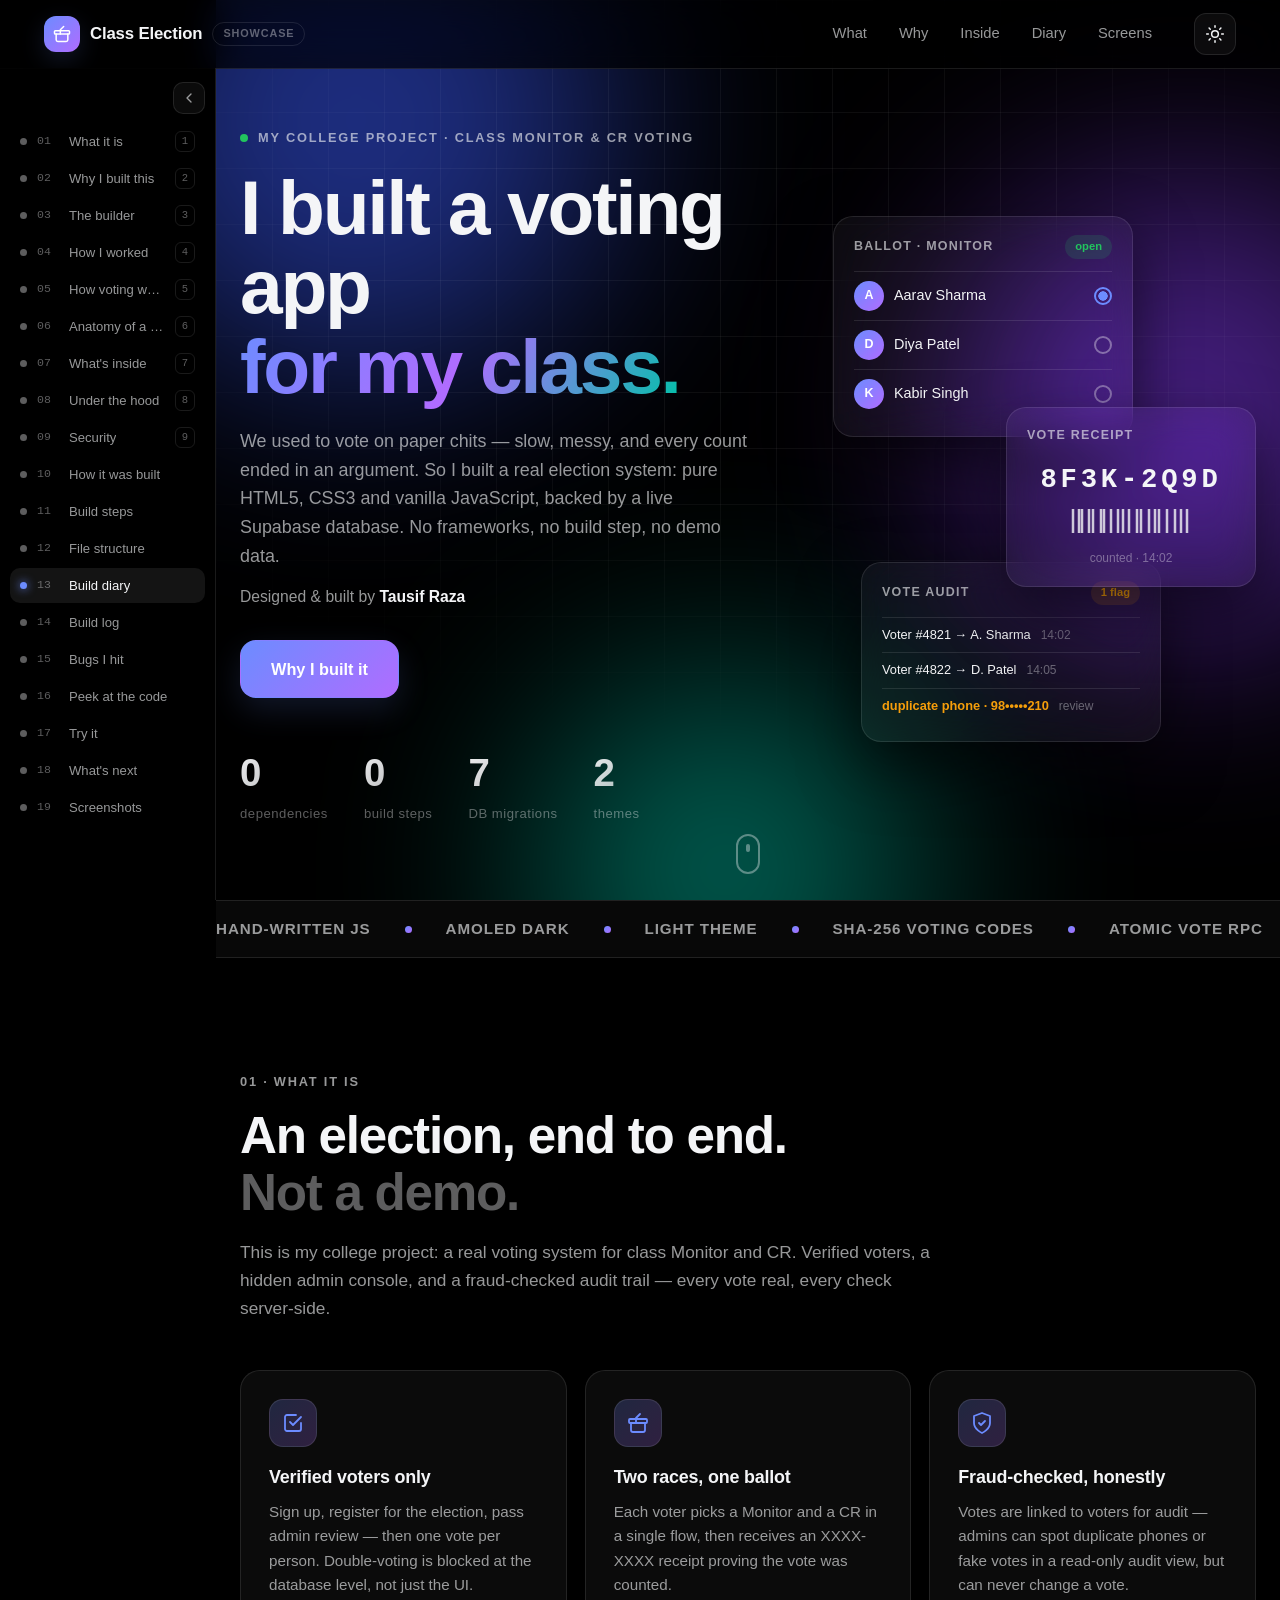
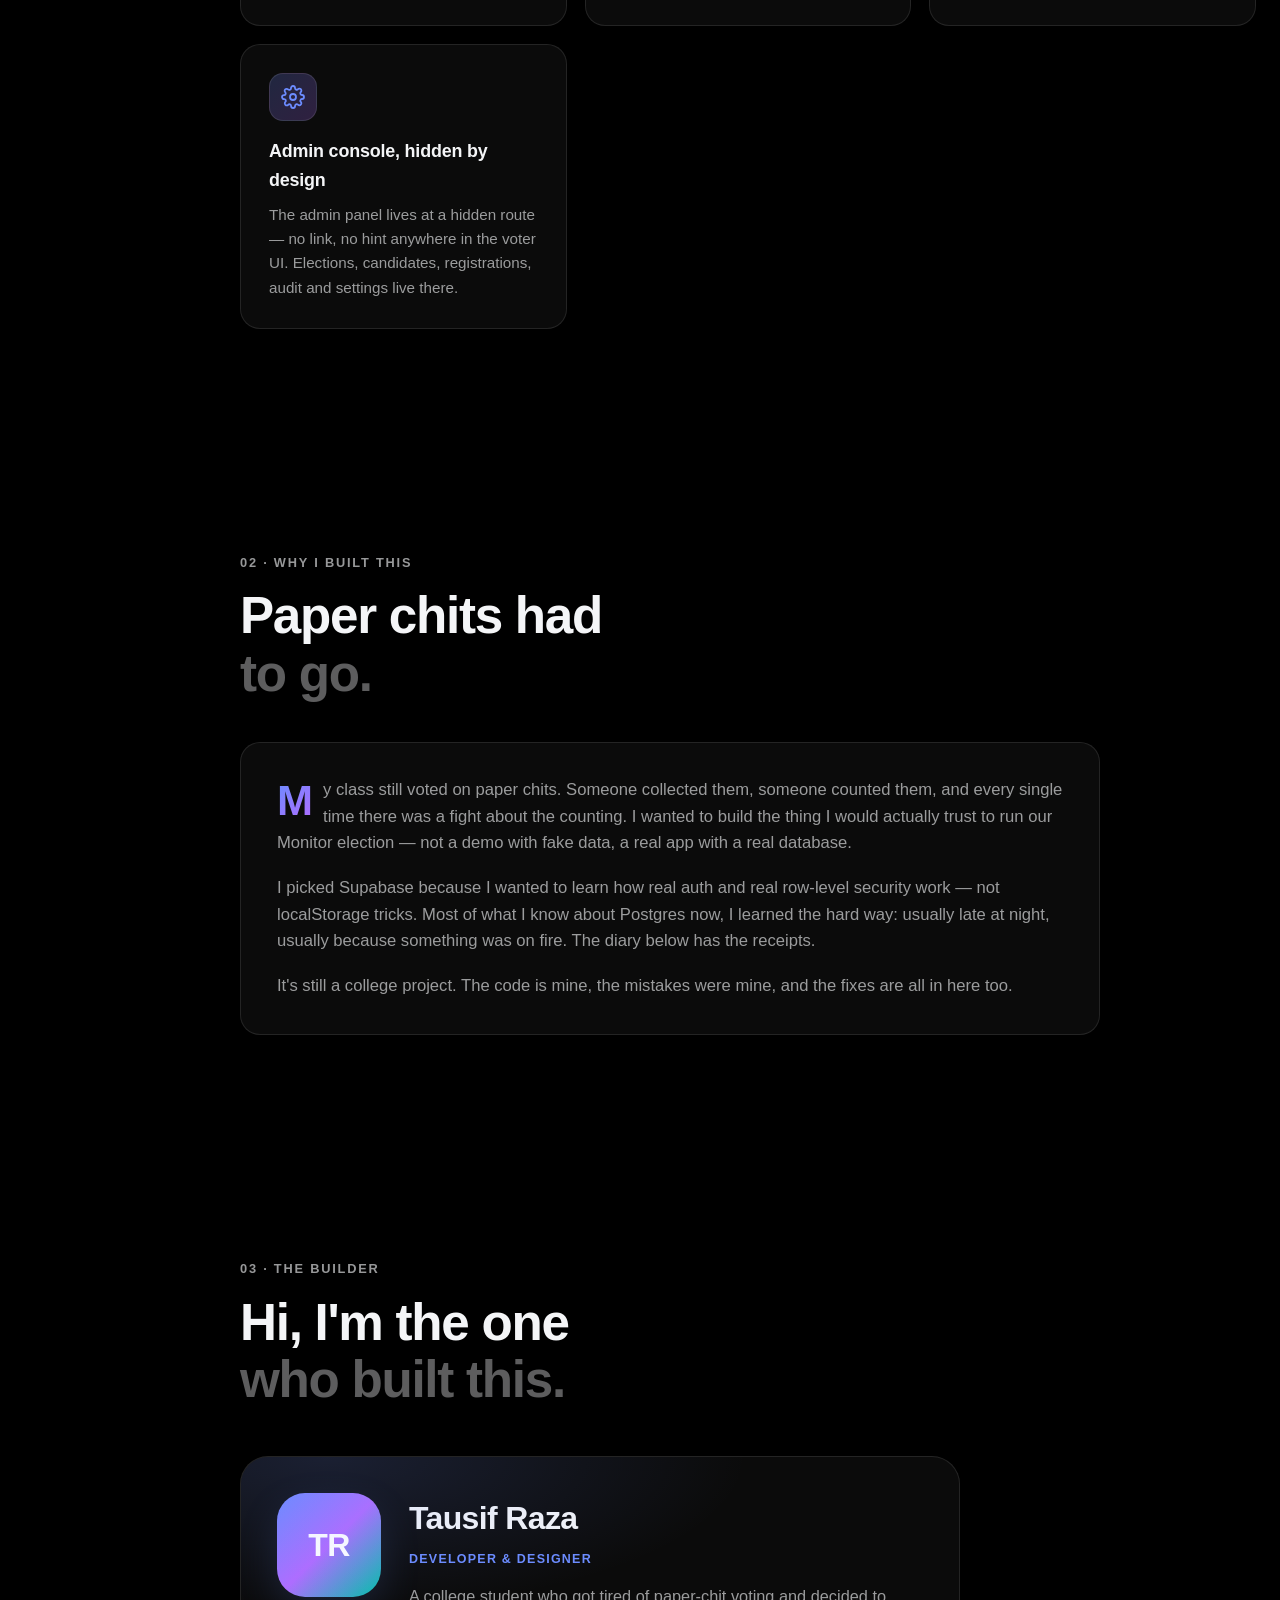
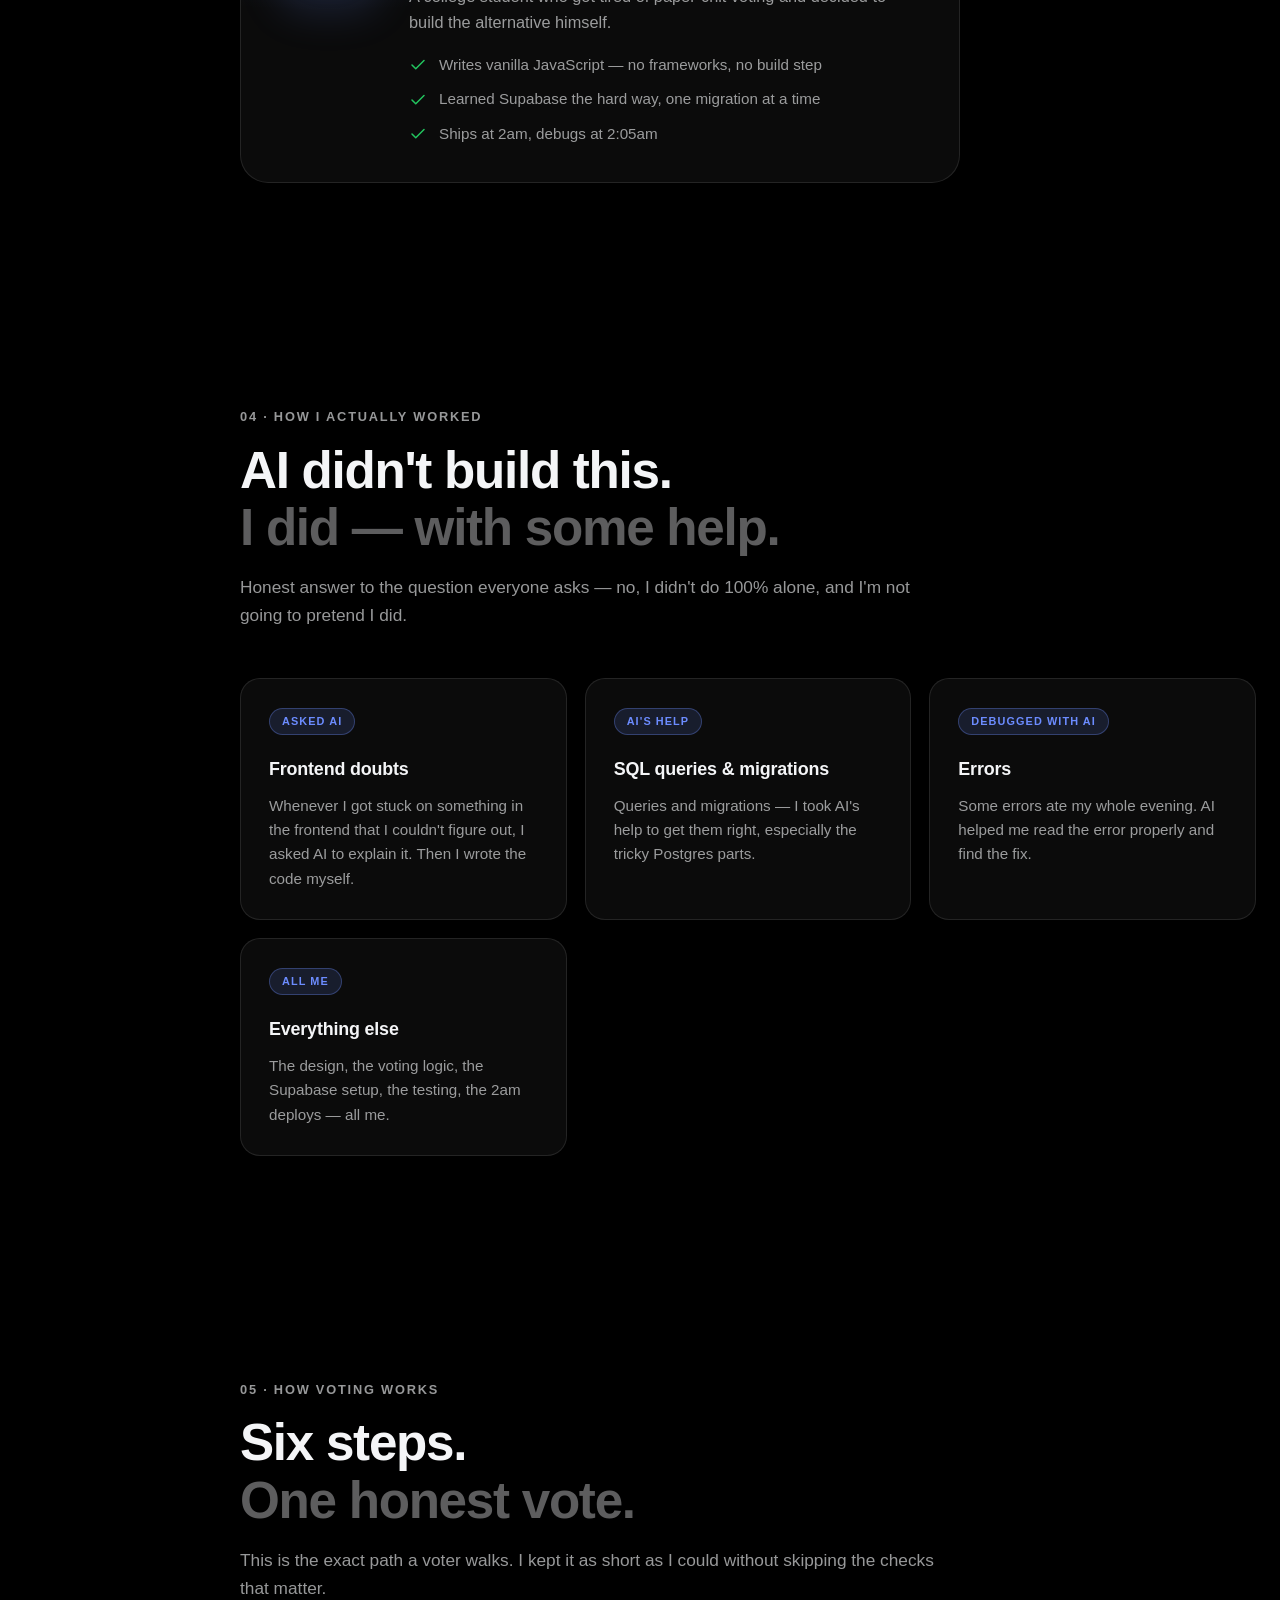
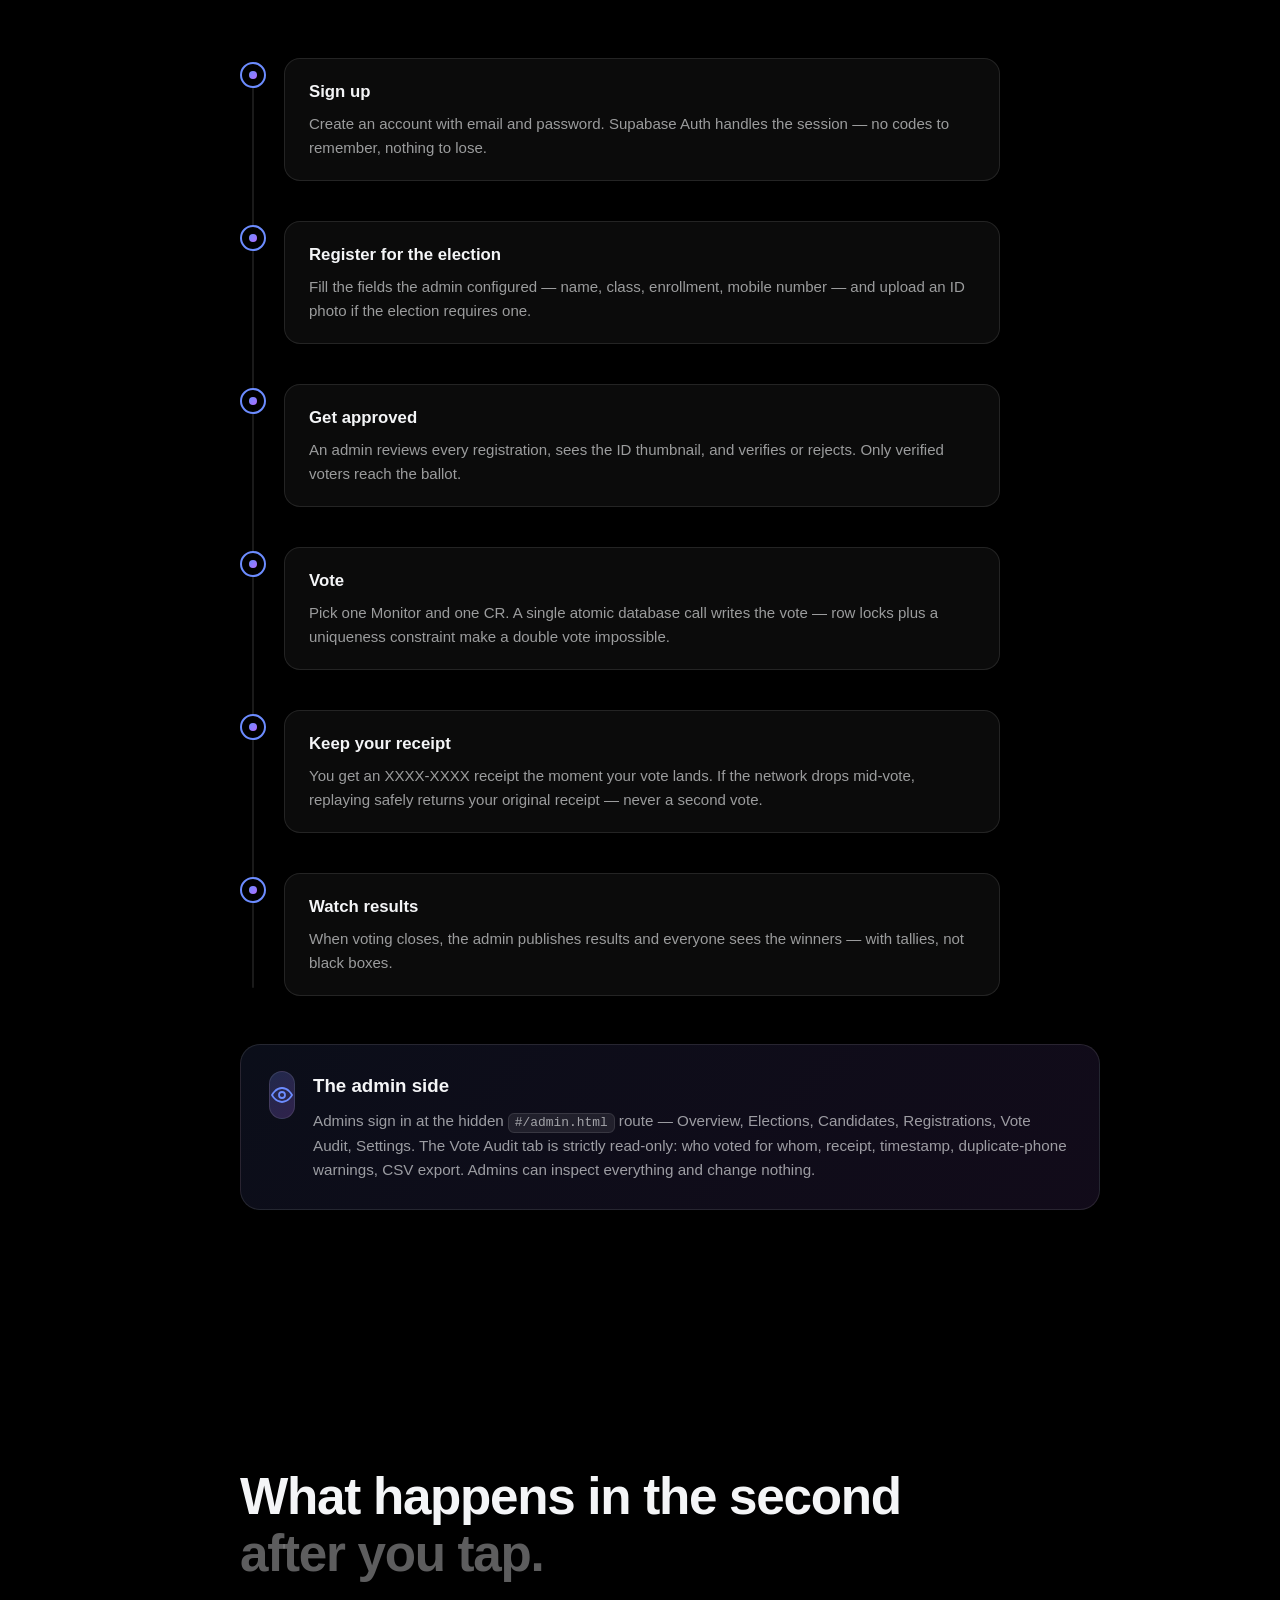
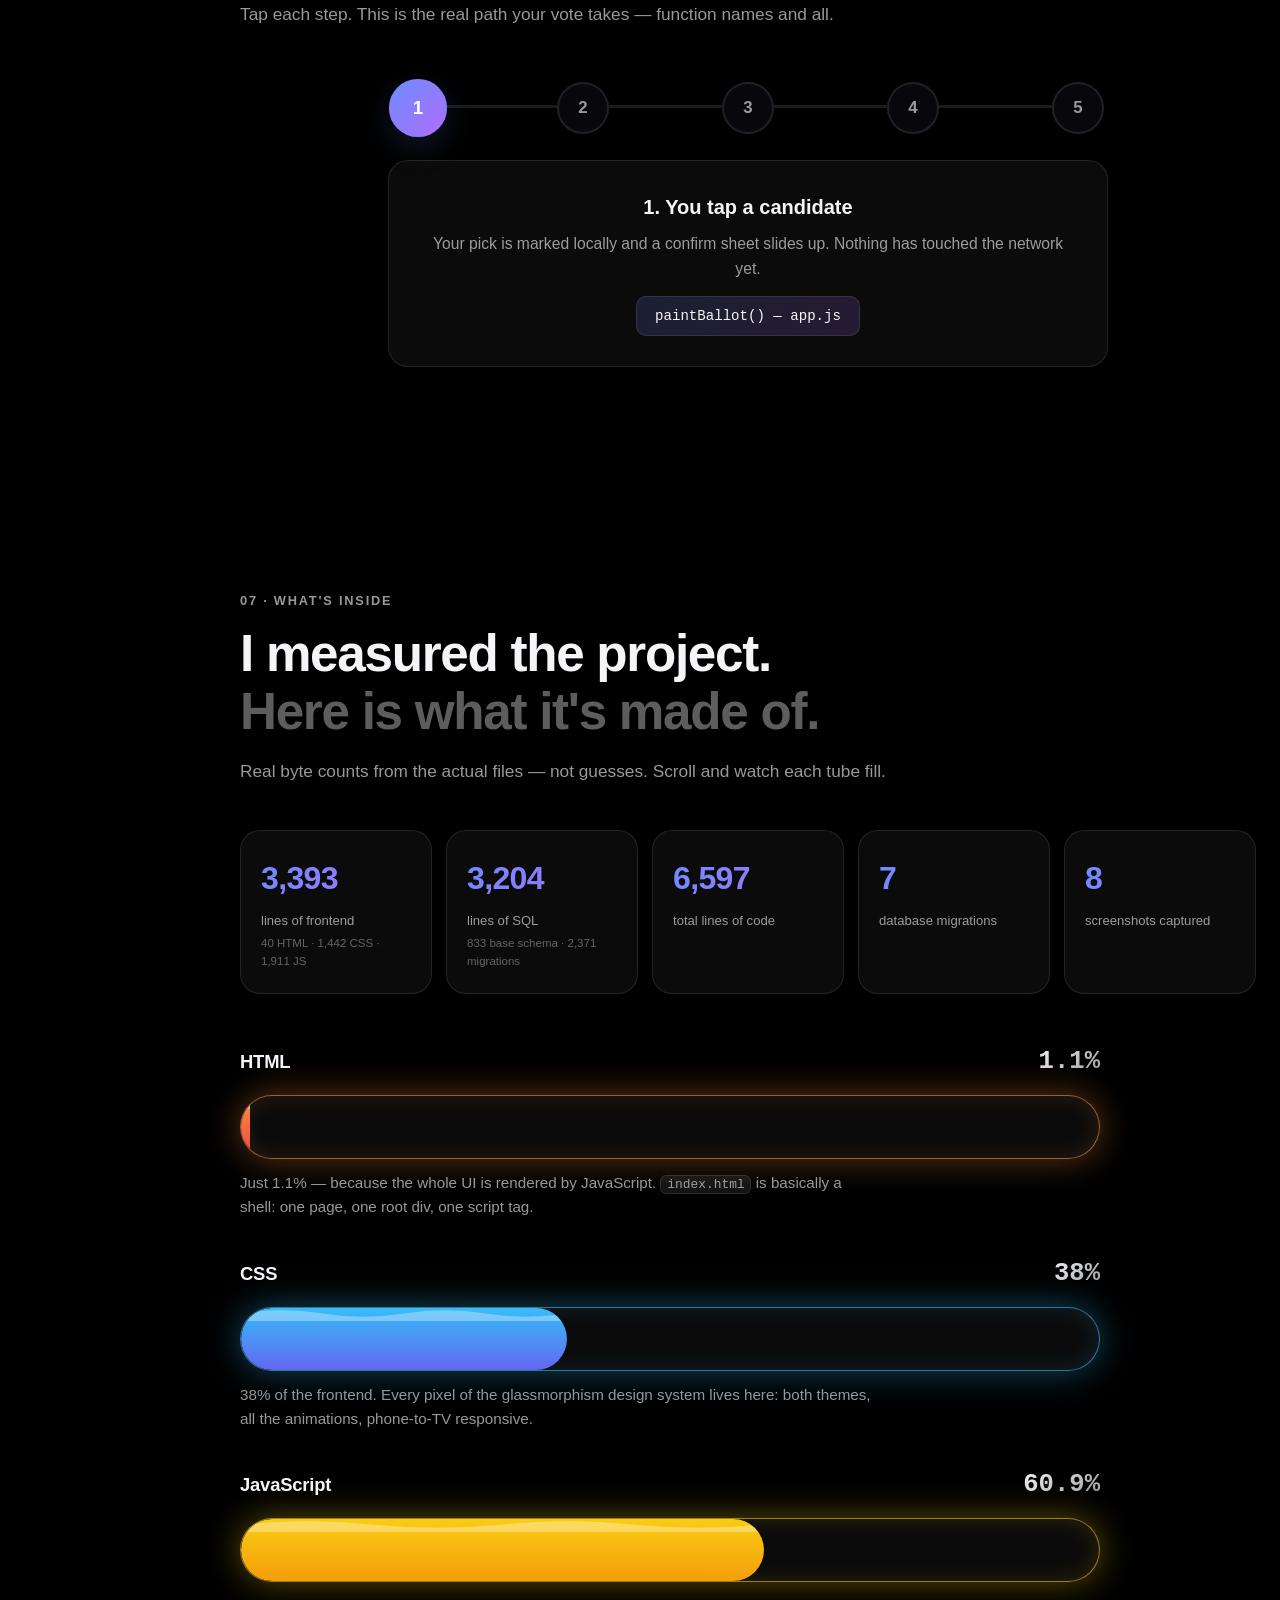
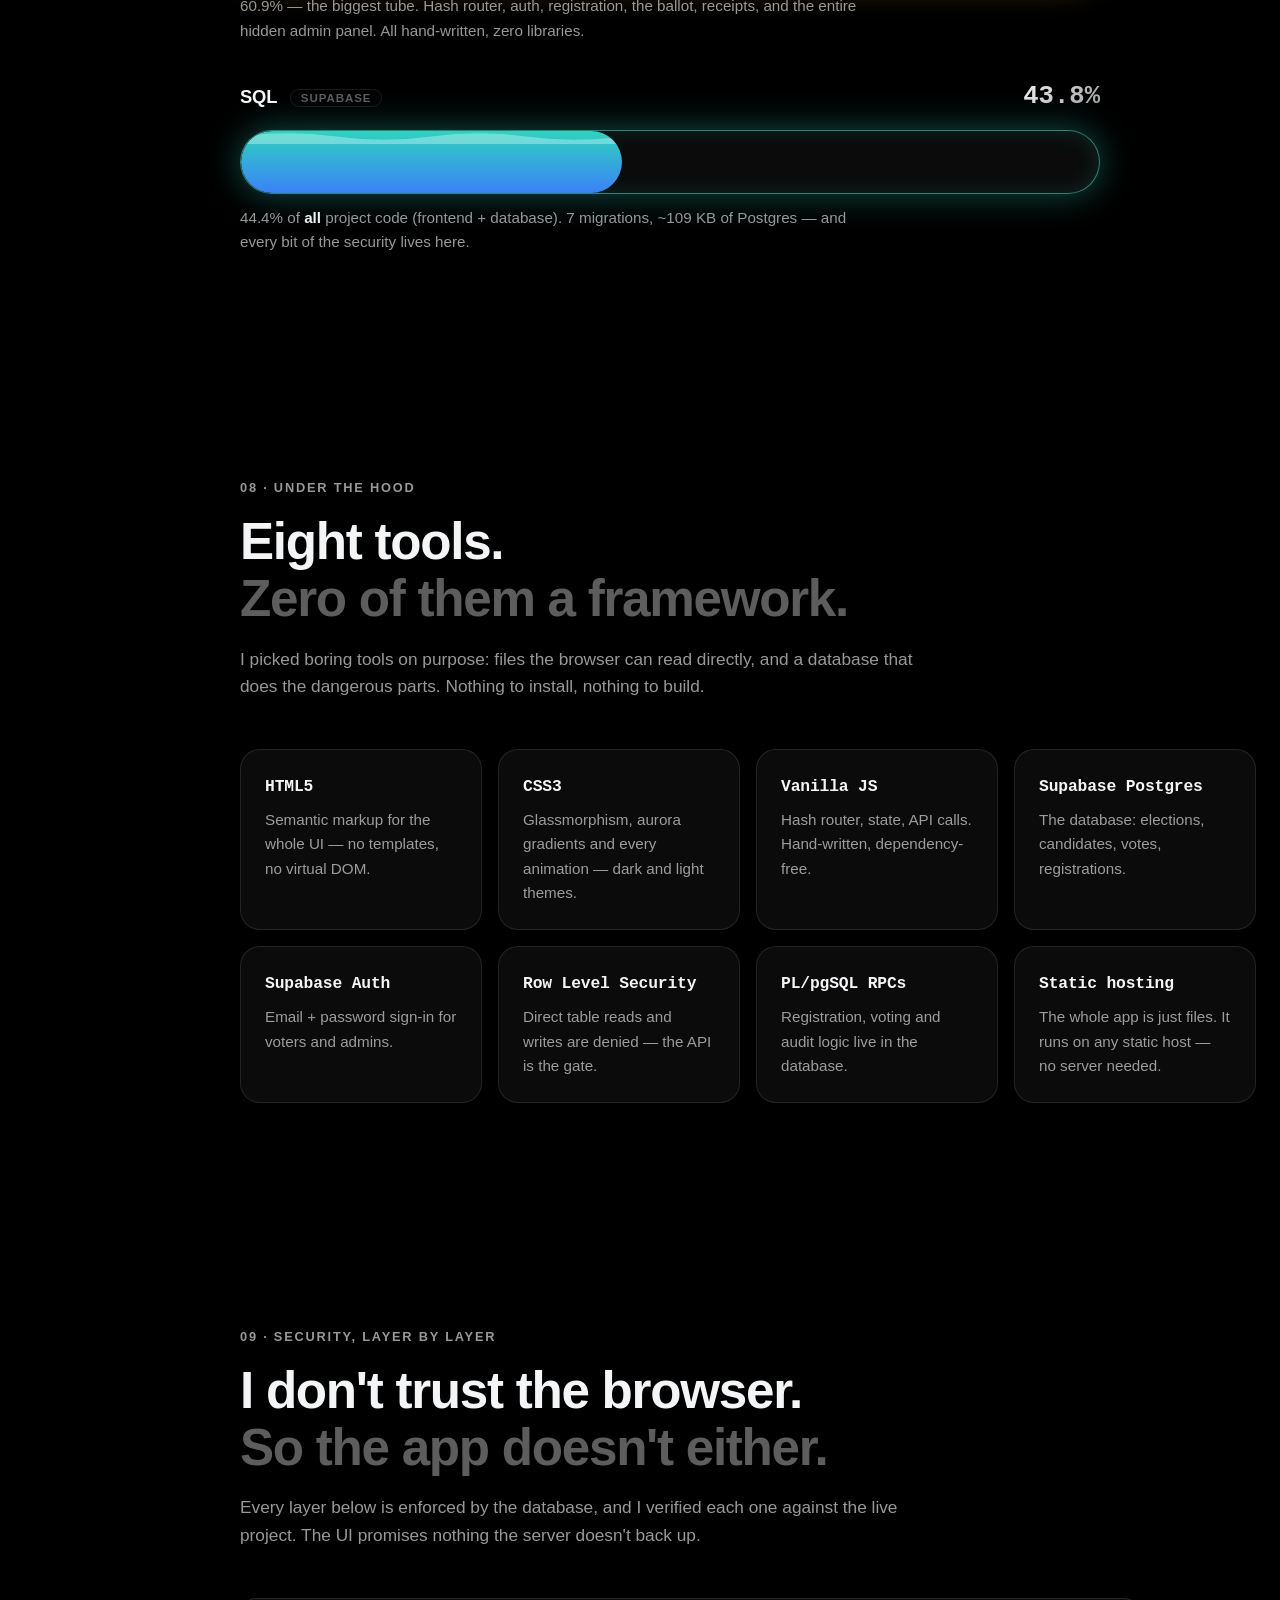
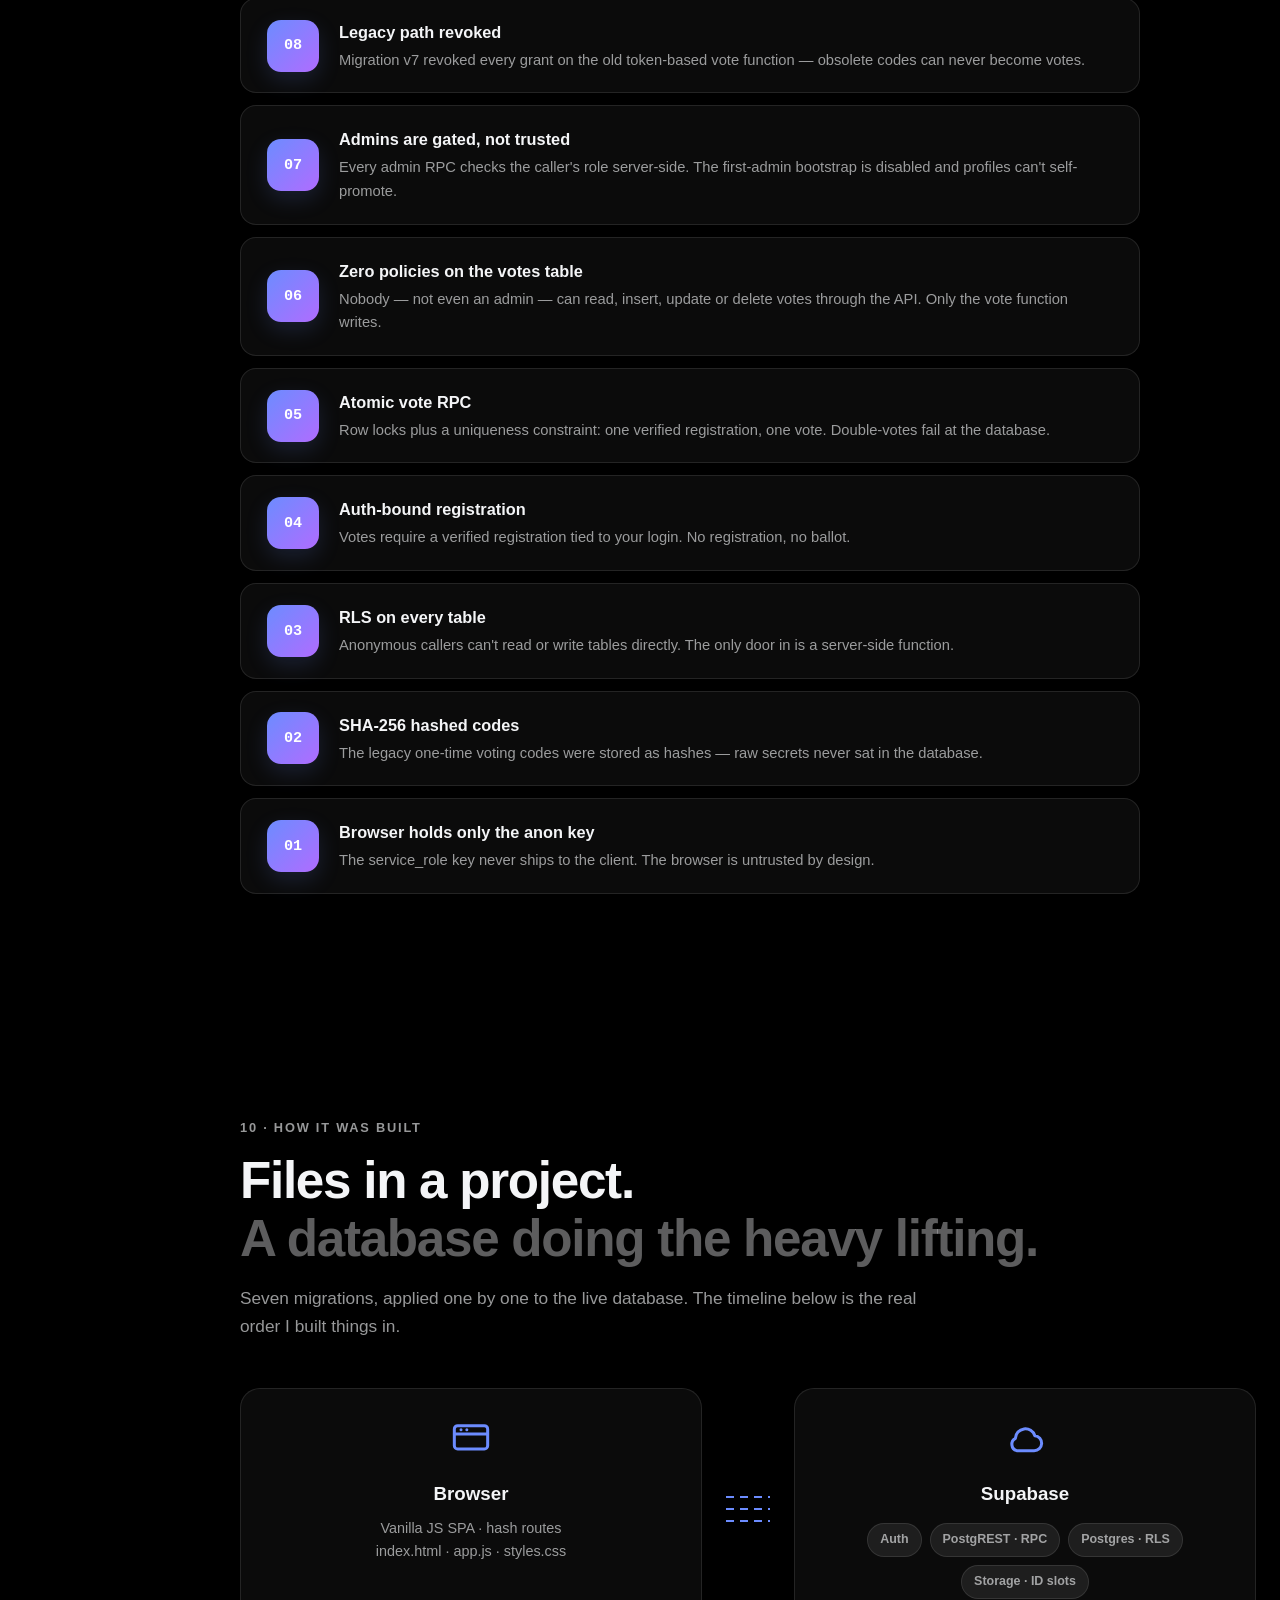
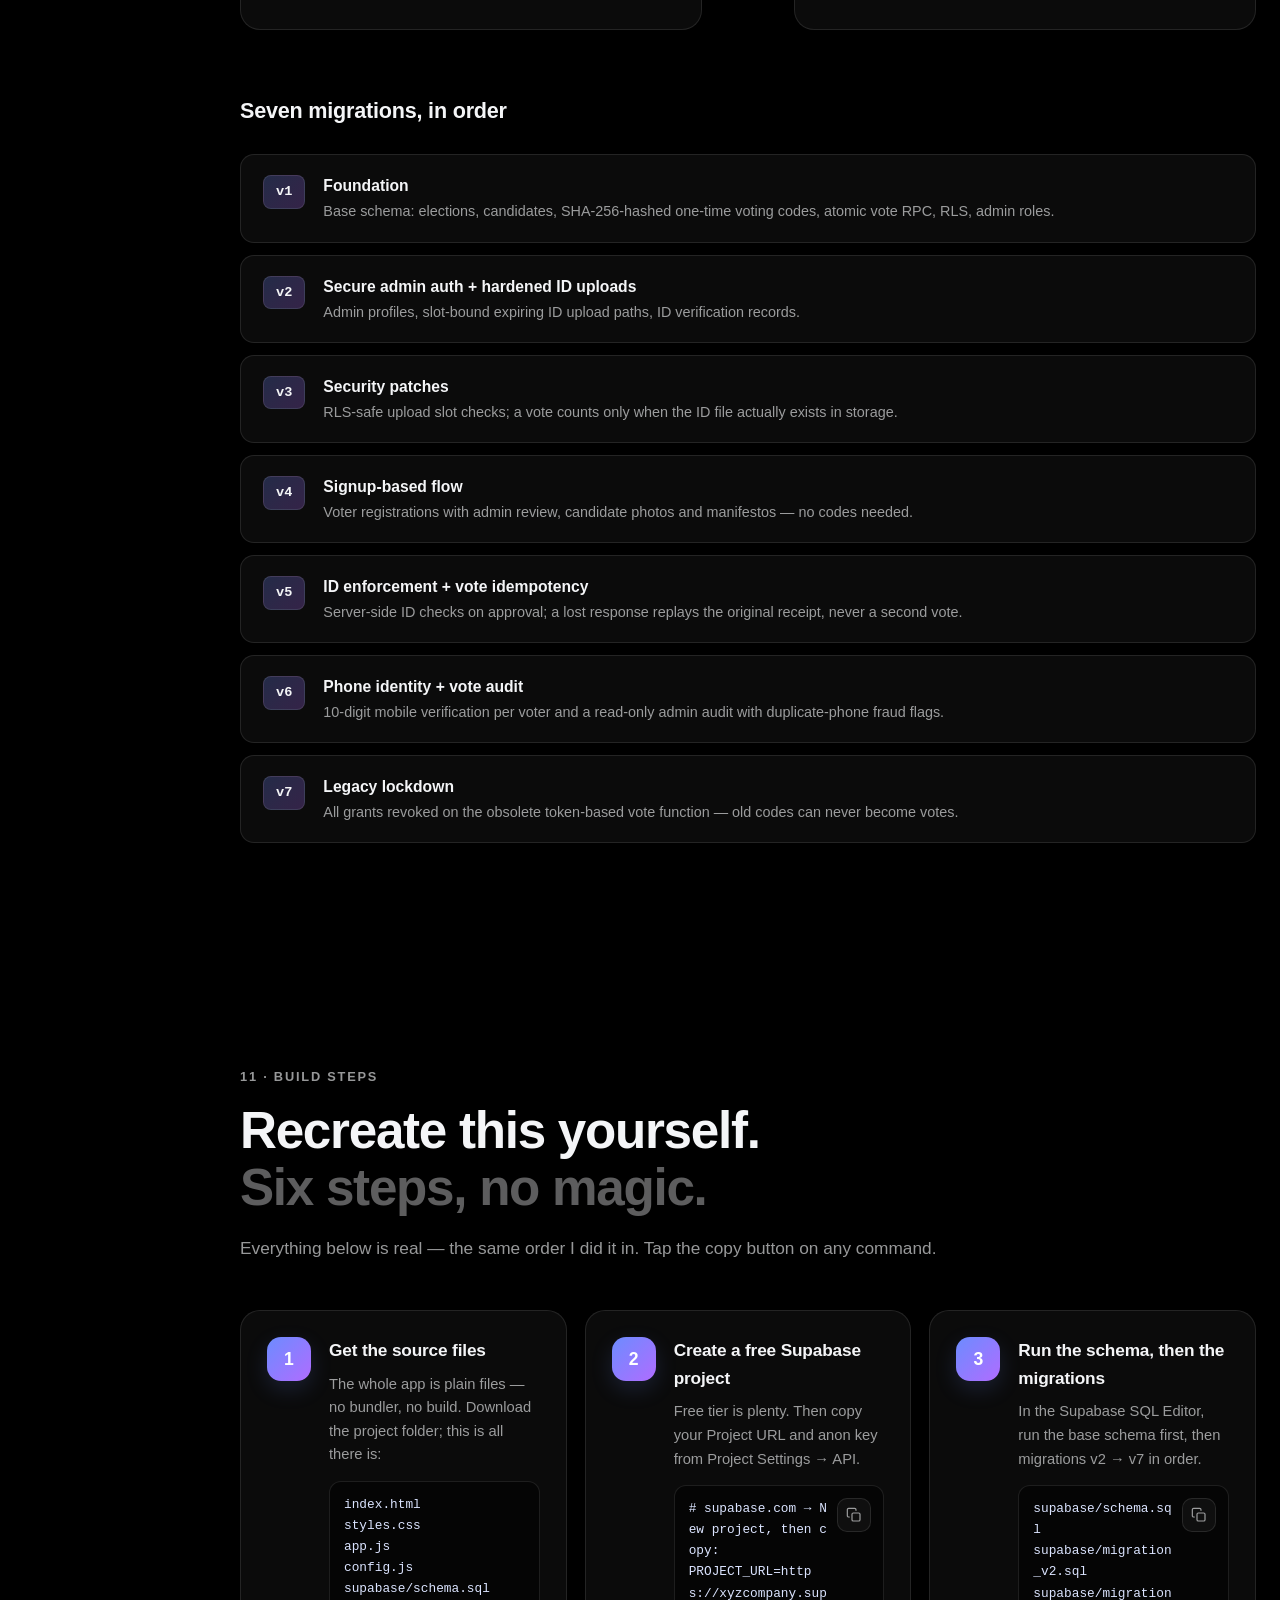
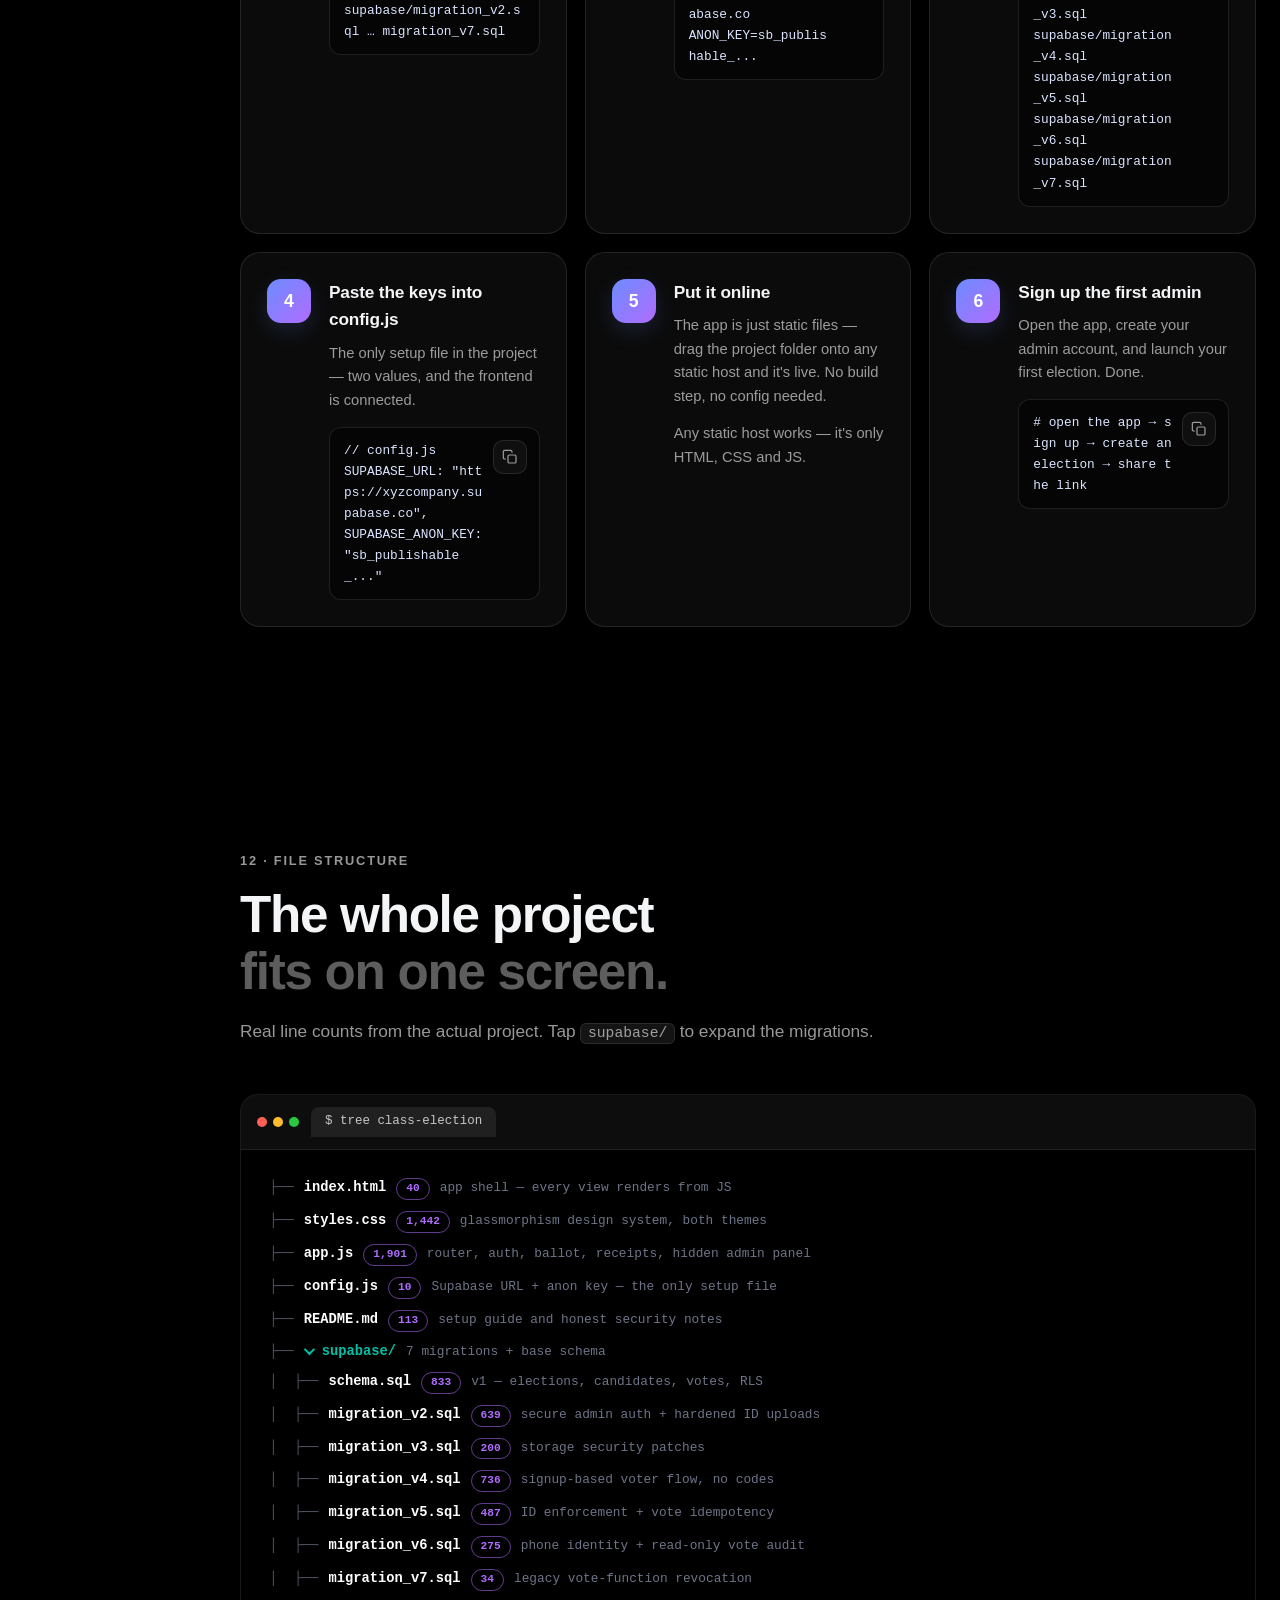
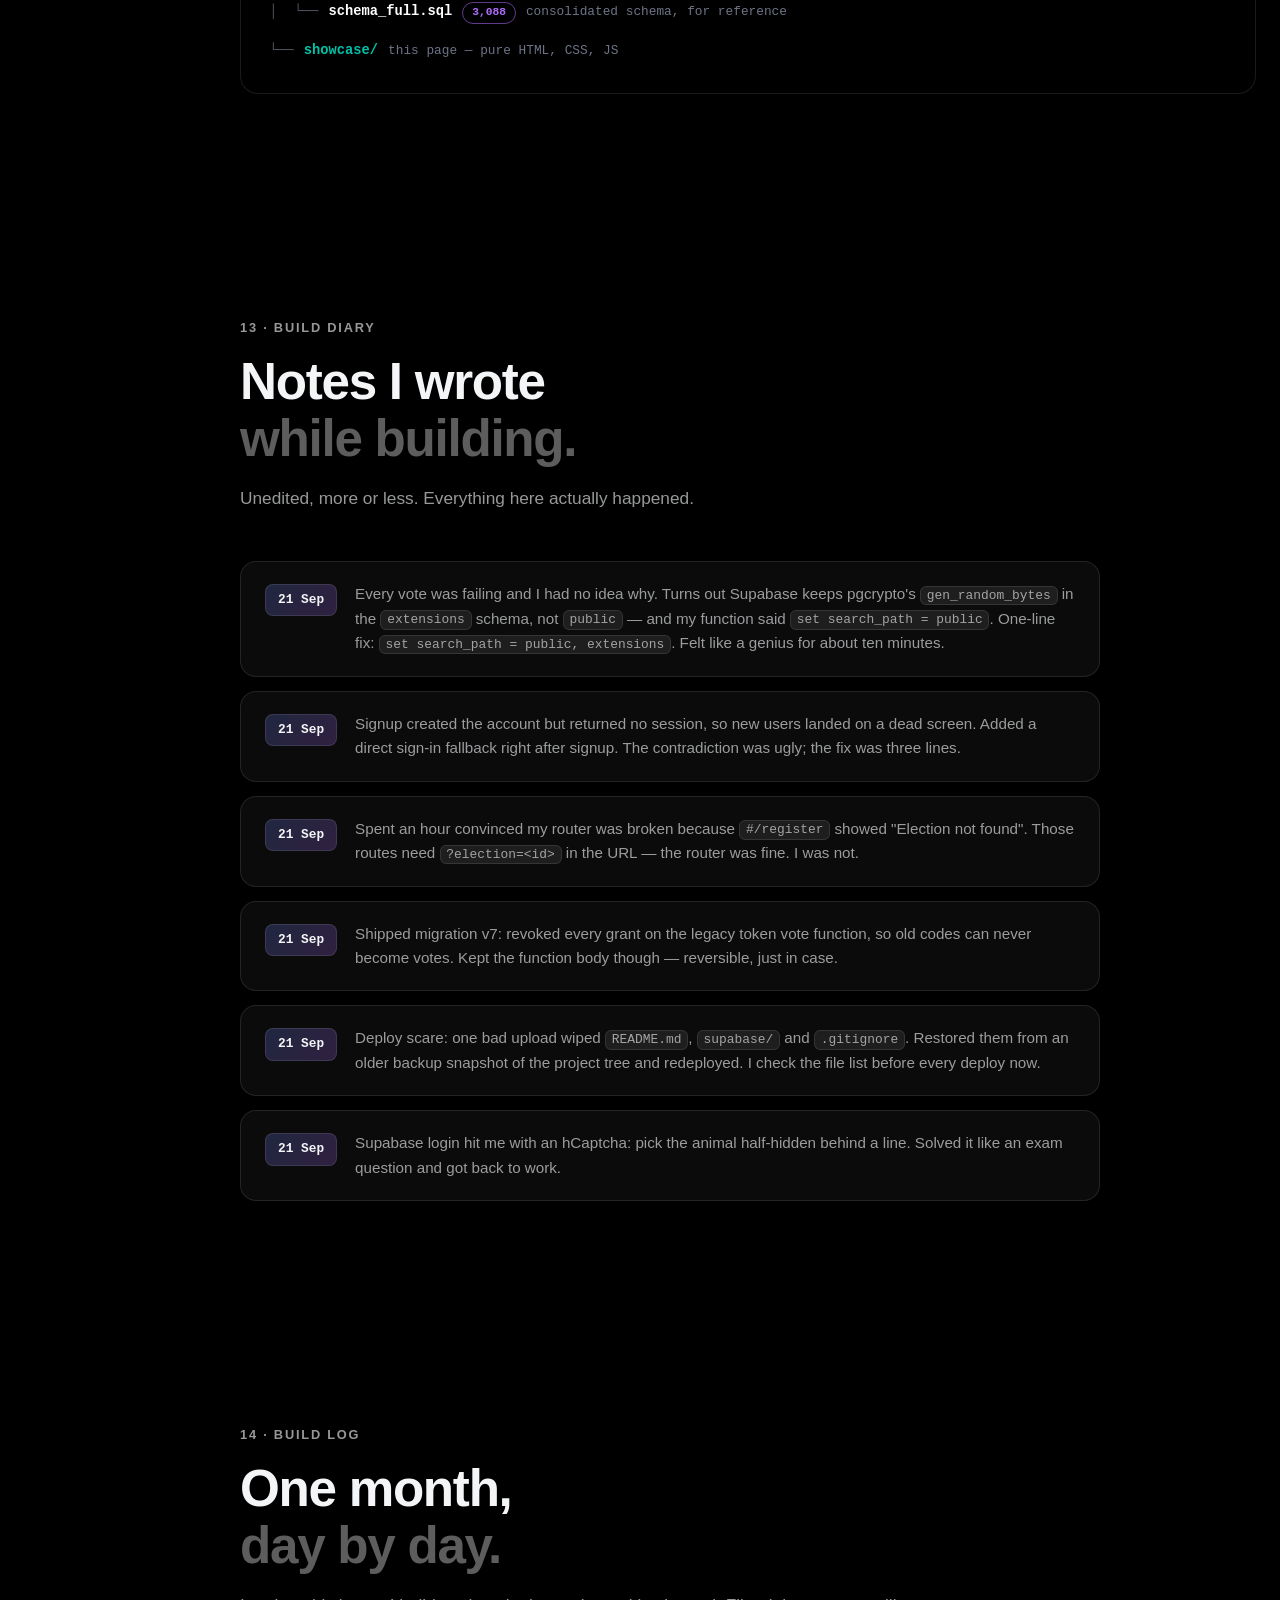
==== showcase/index.html @ 523791f8 "Digital Voting Machine — class election site" ====
<!doctype html>
<html lang="en" data-theme="dark">
<head>
  <meta charset="UTF-8" />
  <meta name="viewport" content="width=device-width, initial-scale=1.0, viewport-fit=cover" />
  <meta name="description" content="Showcase: Class Election — a real Monitor & CR voting app I built with pure HTML, CSS and vanilla JavaScript on Supabase." />
  <meta name="theme-color" content="#000000" />
  <title>Class Election — Showcase</title>
  <script>
    // No-flash theme: apply saved theme before first paint
    (function () {
      try {
        var t = localStorage.getItem("ce-showcase-theme");
        if (t === "light" || t === "dark") document.documentElement.setAttribute("data-theme", t);
      } catch (e) {}
    })();
  </script>
  <link rel="stylesheet" href="styles.css" />
</head>
<body>

  <!-- ===================== SIDEBAR (desktop) ===================== -->
  <aside class="sidebar" id="sidebar" aria-label="Page sections">
    <button class="sb-toggle" id="sbToggle" aria-label="Collapse sidebar" aria-expanded="true">
      <svg viewBox="0 0 24 24" fill="none" stroke="currentColor" stroke-width="2" stroke-linecap="round" stroke-linejoin="round"><path d="M15 18l-6-6 6-6"/></svg>
    </button>
    <ol class="sb-list" id="sbList">
      <li><a href="#what" data-sb><span class="sb-dot"></span><span class="sb-num">01</span><span class="sb-label">What it is</span><kbd>1</kbd></a></li>
      <li><a href="#why" data-sb><span class="sb-dot"></span><span class="sb-num">02</span><span class="sb-label">Why I built this</span><kbd>2</kbd></a></li>
      <li><a href="#builder" data-sb><span class="sb-dot"></span><span class="sb-num">03</span><span class="sb-label">The builder</span><kbd>3</kbd></a></li>
      <li><a href="#howiworked" data-sb><span class="sb-dot"></span><span class="sb-num">04</span><span class="sb-label">How I worked</span><kbd>4</kbd></a></li>
      <li><a href="#how" data-sb><span class="sb-dot"></span><span class="sb-num">05</span><span class="sb-label">How voting works</span><kbd>5</kbd></a></li>
      <li><a href="#anatomy" data-sb><span class="sb-dot"></span><span class="sb-num">06</span><span class="sb-label">Anatomy of a vote</span><kbd>6</kbd></a></li>
      <li><a href="#inside" data-sb><span class="sb-dot"></span><span class="sb-num">07</span><span class="sb-label">What's inside</span><kbd>7</kbd></a></li>
      <li><a href="#stack" data-sb><span class="sb-dot"></span><span class="sb-num">08</span><span class="sb-label">Under the hood</span><kbd>8</kbd></a></li>
      <li><a href="#security" data-sb><span class="sb-dot"></span><span class="sb-num">09</span><span class="sb-label">Security</span><kbd>9</kbd></a></li>
      <li><a href="#built" data-sb><span class="sb-dot"></span><span class="sb-num">10</span><span class="sb-label">How it was built</span></a></li>
      <li><a href="#build" data-sb><span class="sb-dot"></span><span class="sb-num">11</span><span class="sb-label">Build steps</span></a></li>
      <li><a href="#files" data-sb><span class="sb-dot"></span><span class="sb-num">12</span><span class="sb-label">File structure</span></a></li>
      <li><a href="#diary" data-sb><span class="sb-dot"></span><span class="sb-num">13</span><span class="sb-label">Build diary</span></a></li>
      <li><a href="#log" data-sb><span class="sb-dot"></span><span class="sb-num">14</span><span class="sb-label">Build log</span></a></li>
      <li><a href="#bugs" data-sb><span class="sb-dot"></span><span class="sb-num">15</span><span class="sb-label">Bugs I hit</span></a></li>
      <li><a href="#code" data-sb><span class="sb-dot"></span><span class="sb-num">16</span><span class="sb-label">Peek at the code</span></a></li>
      <li><a href="#tryit" data-sb><span class="sb-dot"></span><span class="sb-num">17</span><span class="sb-label">Try it</span></a></li>
      <li><a href="#next" data-sb><span class="sb-dot"></span><span class="sb-num">18</span><span class="sb-label">What's next</span></a></li>
      <li><a href="#screenshots" data-sb><span class="sb-dot"></span><span class="sb-num">19</span><span class="sb-label">Screenshots</span></a></li>
    </ol>
  </aside>

  <!-- ===================== NAV ===================== -->
  <nav class="nav" id="nav">
    <div class="nav-inner">
      <a class="brand" href="#top" aria-label="Back to top">
        <span class="brand-mark" aria-hidden="true">
          <svg viewBox="0 0 24 24" fill="none" stroke="currentColor" stroke-width="1.8" stroke-linecap="round" stroke-linejoin="round"><rect x="3" y="8" width="18" height="4" rx="1"/><path d="M5 12v7a2 2 0 0 0 2 2h10a2 2 0 0 0 2-2v-7"/><path d="M10 12V7l4-4"/></svg>
        </span>
        <span class="brand-name">Class Election</span>
        <span class="brand-tag">showcase</span>
      </a>
      <div class="nav-links">
        <a href="#what">What</a>
        <a href="#why">Why</a>
        <a href="#inside">Inside</a>
        <a href="#diary">Diary</a>
        <a href="#screenshots">Screens</a>
      </div>
      <div class="nav-actions">
        <button class="theme-toggle" id="themeToggle" aria-label="Toggle dark / light theme">
          <svg class="icon-sun" viewBox="0 0 24 24" fill="none" stroke="currentColor" stroke-width="1.8" stroke-linecap="round"><circle cx="12" cy="12" r="4"/><path d="M12 2v2M12 20v2M4.9 4.9l1.4 1.4M17.7 17.7l1.4 1.4M2 12h2M20 12h2M4.9 19.1l1.4-1.4M17.7 6.3l1.4-1.4"/></svg>
          <svg class="icon-moon" viewBox="0 0 24 24" fill="none" stroke="currentColor" stroke-width="1.8" stroke-linecap="round" stroke-linejoin="round"><path d="M21 12.8A9 9 0 1 1 11.2 3a7 7 0 0 0 9.8 9.8Z"/></svg>
        </button>
      </div>
      <button class="nav-burger" id="navBurger" aria-label="Open menu" aria-expanded="false">
        <span></span><span></span><span></span>
      </button>
    </div>
    <div class="nav-mobile" id="navMobile">
      <a href="#what">What it is</a>
      <a href="#why">Why I built this</a>
      <a href="#how">How voting works</a>
      <a href="#anatomy">Anatomy of a vote</a>
      <a href="#inside">What's inside</a>
      <a href="#stack">Under the hood</a>
      <a href="#security">Security</a>
      <a href="#built">How it was built</a>
      <a href="#build">Build steps</a>
      <a href="#files">File structure</a>
      <a href="#diary">Build diary</a>
      <a href="#log">Build log</a>
      <a href="#builder">The builder</a>
      <a href="#howiworked">How I worked</a>
      <a href="#bugs">Bugs I hit</a>
      <a href="#code">Peek at the code</a>
      <a href="#tryit">Try it</a>
      <a href="#next">What's next</a>
      <a href="#screenshots">Screenshots</a>
    </div>
  </nav>

  <!-- ===================== HERO ===================== -->
  <header class="hero" id="top">
    <div class="aurora" aria-hidden="true">
      <span class="blob b1"></span>
      <span class="blob b2"></span>
      <span class="blob b3"></span>
      <span class="grid-overlay"></span>
    </div>
    <div class="hero-inner">
      <div class="hero-copy">
        <p class="kicker reveal"><span class="pulse-dot"></span> My college project · Class Monitor &amp; CR voting</p>
        <h1 class="reveal">I built a voting app<br /><span class="grad">for my class.</span></h1>
        <p class="lede reveal">We used to vote on paper chits — slow, messy, and every count ended in an argument. So I built a real election system: pure HTML5, CSS3 and vanilla JavaScript, backed by a live Supabase database. No frameworks, no build step, no demo data.</p>
        <p class="byline reveal">Designed &amp; built by <strong>Tausif Raza</strong></p>
        <div class="ctas reveal">
          <a class="btn btn-primary btn-lg" href="#why">Why I built it</a>
        </div>
        <div class="stats reveal">
          <div class="stat"><span class="stat-num" data-count="0">0</span><span class="stat-label">dependencies</span></div>
          <div class="stat"><span class="stat-num" data-count="0">0</span><span class="stat-label">build steps</span></div>
          <div class="stat"><span class="stat-num" data-count="7">0</span><span class="stat-label">DB migrations</span></div>
          <div class="stat"><span class="stat-num" data-count="2">0</span><span class="stat-label">themes</span></div>
        </div>
      </div>
      <div class="hero-visual" id="heroVisual" aria-hidden="true">
        <div class="float-card fc-ballot tilt">
          <div class="fc-head"><span class="fc-title">Ballot · Monitor</span><span class="fc-chip">open</span></div>
          <div class="fc-row"><span class="fc-avatar">A</span><span class="fc-name">Aarav Sharma</span><span class="fc-radio on"></span></div>
          <div class="fc-row"><span class="fc-avatar">D</span><span class="fc-name">Diya Patel</span><span class="fc-radio"></span></div>
          <div class="fc-row"><span class="fc-avatar">K</span><span class="fc-name">Kabir Singh</span><span class="fc-radio"></span></div>
        </div>
        <div class="float-card fc-receipt tilt">
          <div class="fc-head"><span class="fc-title">Vote receipt</span></div>
          <div class="fc-receipt-code">8F3K-2Q9D</div>
          <svg class="fc-bars" viewBox="0 0 120 24"><path d="M2 0v24M8 0v24M11 0v24M18 0v24M22 0v24M30 0v24M33 0v24M40 0v24M47 0v24M52 0v24M58 0v24M66 0v24M70 0v24M78 0v24M84 0v24M88 0v24M96 0v24M104 0v24M110 0v24M116 0v24" stroke="currentColor" stroke-width="2.5"/></svg>
          <div class="fc-sub">counted · 14:02</div>
        </div>
        <div class="float-card fc-audit tilt">
          <div class="fc-head"><span class="fc-title">Vote audit</span><span class="fc-chip warn">1 flag</span></div>
          <div class="fc-row small"><span class="fc-name">Voter #4821 → A. Sharma</span><span class="fc-sub">14:02</span></div>
          <div class="fc-row small"><span class="fc-name">Voter #4822 → D. Patel</span><span class="fc-sub">14:05</span></div>
          <div class="fc-row small flag"><span class="fc-name">duplicate phone · 98•••••210</span><span class="fc-sub">review</span></div>
        </div>
      </div>
    </div>
    <a class="scroll-hint" href="#what" aria-label="Scroll to content"><span></span></a>
  </header>

  <!-- ===================== MARQUEE ===================== -->
  <div class="marquee" aria-hidden="true">
    <div class="marquee-track">
      <span>Hand-written JS</span><i></i><span>AMOLED dark</span><i></i><span>Light theme</span><i></i><span>SHA-256 voting codes</span><i></i><span>Atomic vote RPC</span><i></i><span>RLS everywhere</span><i></i><span>Hidden admin panel</span><i></i><span>Read-only vote audit</span><i></i><span>XXXX-XXXX receipts</span><i></i><span>7 migrations</span><i></i>
      <span>Hand-written JS</span><i></i><span>AMOLED dark</span><i></i><span>Light theme</span><i></i><span>SHA-256 voting codes</span><i></i><span>Atomic vote RPC</span><i></i><span>RLS everywhere</span><i></i><span>Hidden admin panel</span><i></i><span>Read-only vote audit</span><i></i><span>XXXX-XXXX receipts</span><i></i><span>7 migrations</span><i></i>
    </div>
  </div>

  <main>
    <!-- ===================== WHAT ===================== -->
    <section class="section" id="what">
      <div class="wrap">
        <p class="kicker reveal">01 · What it is</p>
        <h2 class="reveal">An election, end to end.<br /><span class="dim">Not a demo.</span></h2>
        <p class="section-lede reveal">This is my college project: a real voting system for class Monitor and CR. Verified voters, a hidden admin console, and a fraud-checked audit trail — every vote real, every check server-side.</p>
        <div class="cards">
          <article class="card reveal">
            <div class="card-icon"><svg viewBox="0 0 24 24" fill="none" stroke="currentColor" stroke-width="1.8" stroke-linecap="round" stroke-linejoin="round"><path d="M9 11l3 3 8-8"/><path d="M20 12v6a2 2 0 0 1-2 2H6a2 2 0 0 1-2-2V6a2 2 0 0 1 2-2h9"/></svg></div>
            <h3>Verified voters only</h3>
            <p>Sign up, register for the election, pass admin review — then one vote per person. Double-voting is blocked at the database level, not just the UI.</p>
          </article>
          <article class="card reveal">
            <div class="card-icon"><svg viewBox="0 0 24 24" fill="none" stroke="currentColor" stroke-width="1.8" stroke-linecap="round" stroke-linejoin="round"><rect x="3" y="8" width="18" height="4" rx="1"/><path d="M5 12v7a2 2 0 0 0 2 2h10a2 2 0 0 0 2-2v-7"/><path d="M10 12V7l4-4"/></svg></div>
            <h3>Two races, one ballot</h3>
            <p>Each voter picks a Monitor and a CR in a single flow, then receives an XXXX-XXXX receipt proving the vote was counted.</p>
          </article>
          <article class="card reveal">
            <div class="card-icon"><svg viewBox="0 0 24 24" fill="none" stroke="currentColor" stroke-width="1.8" stroke-linecap="round" stroke-linejoin="round"><path d="M12 22s8-3.6 8-10V5l-8-3-8 3v7c0 6.4 8 10 8 10Z"/><path d="M9 12l2 2 4-4"/></svg></div>
            <h3>Fraud-checked, honestly</h3>
            <p>Votes are linked to voters for audit — admins can spot duplicate phones or fake votes in a read-only audit view, but can never change a vote.</p>
          </article>
          <article class="card reveal">
            <div class="card-icon"><svg viewBox="0 0 24 24" fill="none" stroke="currentColor" stroke-width="1.8" stroke-linecap="round" stroke-linejoin="round"><circle cx="12" cy="12" r="3"/><path d="M19.4 15a1.65 1.65 0 0 0 .33 1.82l.06.06a2 2 0 1 1-2.83 2.83l-.06-.06a1.65 1.65 0 0 0-1.82-.33 1.65 1.65 0 0 0-1 1.51V21a2 2 0 1 1-4 0v-.09a1.65 1.65 0 0 0-1-1.51 1.65 1.65 0 0 0-1.82.33l-.06.06a2 2 0 1 1-2.83-2.83l.06-.06a1.65 1.65 0 0 0 .33-1.82 1.65 1.65 0 0 0-1.51-1H3a2 2 0 1 1 0-4h.09a1.65 1.65 0 0 0 1.51-1 1.65 1.65 0 0 0-.33-1.82l-.06-.06a2 2 0 1 1 2.83-2.83l.06.06a1.65 1.65 0 0 0 1.82.33h.09a1.65 1.65 0 0 0 1-1.51V3a2 2 0 1 1 4 0v.09a1.65 1.65 0 0 0 1 1.51h.09a1.65 1.65 0 0 0 1.82-.33l.06-.06a2 2 0 1 1 2.83 2.83l-.06.06a1.65 1.65 0 0 0-.33 1.82v.09a1.65 1.65 0 0 0 1.51 1H21a2 2 0 1 1 0 4h-.09a1.65 1.65 0 0 0-1.51 1Z"/></svg></div>
            <h3>Admin console, hidden by design</h3>
            <p>The admin panel lives at a hidden route — no link, no hint anywhere in the voter UI. Elections, candidates, registrations, audit and settings live there.</p>
          </article>
        </div>
      </div>
    </section>

    <!-- ===================== WHY ===================== -->
    <section class="section" id="why">
      <div class="wrap">
        <p class="kicker reveal">02 · Why I built this</p>
        <h2 class="reveal">Paper chits had<br /><span class="dim">to go.</span></h2>
        <div class="why-panel reveal">
          <p>My class still voted on paper chits. Someone collected them, someone counted them, and every single time there was a fight about the counting. I wanted to build the thing I would actually trust to run our Monitor election — not a demo with fake data, a real app with a real database.</p>
          <p>I picked Supabase because I wanted to learn how real auth and real row-level security work — not localStorage tricks. Most of what I know about Postgres now, I learned the hard way: usually late at night, usually because something was on fire. The diary below has the receipts.</p>
          <p>It's still a college project. The code is mine, the mistakes were mine, and the fixes are all in here too.</p>
        </div>
      </div>
    </section>

    <!-- ===================== BUILDER ===================== -->
    <section class="section" id="builder">
      <div class="wrap">
        <p class="kicker reveal">03 · The builder</p>
        <h2 class="reveal">Hi, I'm the one<br /><span class="dim">who built this.</span></h2>
        <div class="builder-card reveal">
          <div class="bc-mono" aria-hidden="true">TR</div>
          <div class="bc-main">
            <h3>Tausif Raza</h3>
            <p class="bc-role">Developer &amp; Designer</p>
            <p class="bc-bio">A college student who got tired of paper-chit voting and decided to build the alternative himself.</p>
            <ul class="bc-facts">
              <li><svg viewBox="0 0 24 24" fill="none" stroke="currentColor" stroke-width="2" stroke-linecap="round" stroke-linejoin="round"><path d="M20 6 9 17l-5-5"/></svg>Writes vanilla JavaScript — no frameworks, no build step</li>
              <li><svg viewBox="0 0 24 24" fill="none" stroke="currentColor" stroke-width="2" stroke-linecap="round" stroke-linejoin="round"><path d="M20 6 9 17l-5-5"/></svg>Learned Supabase the hard way, one migration at a time</li>
              <li><svg viewBox="0 0 24 24" fill="none" stroke="currentColor" stroke-width="2" stroke-linecap="round" stroke-linejoin="round"><path d="M20 6 9 17l-5-5"/></svg>Ships at 2am, debugs at 2:05am</li>
            </ul>
          </div>
        </div>
      </div>
    </section>

    <!-- ===================== HOW I WORKED ===================== -->
    <section class="section" id="howiworked">
      <div class="wrap">
        <p class="kicker reveal">04 · How I actually worked</p>
        <h2 class="reveal">AI didn't build this.<br /><span class="dim">I did — with some help.</span></h2>
        <p class="section-lede reveal">Honest answer to the question everyone asks — no, I didn't do 100% alone, and I'm not going to pretend I did.</p>
        <div class="cards">
          <article class="card reveal work-card">
            <span class="work-tag">asked AI</span>
            <h3>Frontend doubts</h3>
            <p>Whenever I got stuck on something in the frontend that I couldn't figure out, I asked AI to explain it. Then I wrote the code myself.</p>
          </article>
          <article class="card reveal work-card">
            <span class="work-tag">AI's help</span>
            <h3>SQL queries &amp; migrations</h3>
            <p>Queries and migrations — I took AI's help to get them right, especially the tricky Postgres parts.</p>
          </article>
          <article class="card reveal work-card">
            <span class="work-tag">debugged with AI</span>
            <h3>Errors</h3>
            <p>Some errors ate my whole evening. AI helped me read the error properly and find the fix.</p>
          </article>
          <article class="card reveal work-card">
            <span class="work-tag">all me</span>
            <h3>Everything else</h3>
            <p>The design, the voting logic, the Supabase setup, the testing, the 2am deploys — all me.</p>
          </article>
        </div>
      </div>
    </section>

    <!-- ===================== HOW ===================== -->
    <section class="section" id="how">
      <div class="wrap">
        <p class="kicker reveal">05 · How voting works</p>
        <h2 class="reveal">Six steps.<br /><span class="dim">One honest vote.</span></h2>
        <p class="section-lede reveal">This is the exact path a voter walks. I kept it as short as I could without skipping the checks that matter.</p>
        <div class="timeline" id="timeline">
          <span class="timeline-progress" id="timelineProgress"></span>
          <ol class="timeline-list">
            <li class="t-item reveal"><span class="t-dot"></span><div class="t-body"><h3>Sign up</h3><p>Create an account with email and password. Supabase Auth handles the session — no codes to remember, nothing to lose.</p></div></li>
            <li class="t-item reveal"><span class="t-dot"></span><div class="t-body"><h3>Register for the election</h3><p>Fill the fields the admin configured — name, class, enrollment, mobile number — and upload an ID photo if the election requires one.</p></div></li>
            <li class="t-item reveal"><span class="t-dot"></span><div class="t-body"><h3>Get approved</h3><p>An admin reviews every registration, sees the ID thumbnail, and verifies or rejects. Only verified voters reach the ballot.</p></div></li>
            <li class="t-item reveal"><span class="t-dot"></span><div class="t-body"><h3>Vote</h3><p>Pick one Monitor and one CR. A single atomic database call writes the vote — row locks plus a uniqueness constraint make a double vote impossible.</p></div></li>
            <li class="t-item reveal"><span class="t-dot"></span><div class="t-body"><h3>Keep your receipt</h3><p>You get an XXXX-XXXX receipt the moment your vote lands. If the network drops mid-vote, replaying safely returns your original receipt — never a second vote.</p></div></li>
            <li class="t-item reveal"><span class="t-dot"></span><div class="t-body"><h3>Watch results</h3><p>When voting closes, the admin publishes results and everyone sees the winners — with tallies, not black boxes.</p></div></li>
          </ol>
        </div>
        <aside class="note reveal">
          <div class="card-icon"><svg viewBox="0 0 24 24" fill="none" stroke="currentColor" stroke-width="1.8" stroke-linecap="round" stroke-linejoin="round"><path d="M2 12s3.5-7 10-7 10 7 10 7-3.5 7-10 7-10-7-10-7Z"/><circle cx="12" cy="12" r="3"/></svg></div>
          <div>
            <h3>The admin side</h3>
            <p>Admins sign in at the hidden <code>#/admin.html</code> route — Overview, Elections, Candidates, Registrations, Vote Audit, Settings. The Vote Audit tab is strictly read-only: who voted for whom, receipt, timestamp, duplicate-phone warnings, CSV export. Admins can inspect everything and change nothing.</p>
          </div>
        </aside>
      </div>
    </section>

    <!-- ===================== ANATOMY ===================== -->
    <section class="section" id="anatomy">
      <div class="wrap">
        <p class="kicker reveal">06 · Anatomy of a vote</p>
        <h2 class="reveal">What happens in the second<br /><span class="dim">after you tap.</span></h2>
        <p class="section-lede reveal">Tap each step. This is the real path your vote takes — function names and all.</p>
        <div class="anatomy reveal">
          <div class="a-track" id="aTrack" role="tablist" aria-label="Vote steps">
            <span class="a-rail" aria-hidden="true"></span>
            <span class="a-fill" id="aFill" aria-hidden="true"></span>
            <button class="a-node active" data-step="0" role="tab" aria-selected="true"><span>1</span></button>
            <button class="a-node" data-step="1" role="tab" aria-selected="false"><span>2</span></button>
            <button class="a-node" data-step="2" role="tab" aria-selected="false"><span>3</span></button>
            <button class="a-node" data-step="3" role="tab" aria-selected="false"><span>4</span></button>
            <button class="a-node" data-step="4" role="tab" aria-selected="false"><span>5</span></button>
          </div>
          <div class="a-panel" id="aPanel">
            <h3 id="aTitle"></h3>
            <p id="aText"></p>
            <code id="aCode"></code>
          </div>
        </div>
      </div>
    </section>

    <!-- ===================== INSIDE (fluid tubes) ===================== -->
    <section class="section" id="inside">
      <div class="wrap">
        <p class="kicker reveal">07 · What's inside</p>
        <h2 class="reveal">I measured the project.<br /><span class="dim">Here is what it's made of.</span></h2>
        <p class="section-lede reveal">Real byte counts from the actual files — not guesses. Scroll and watch each tube fill.</p>
        <div class="stat-strip reveal" id="statStrip">
          <div class="sstat"><span class="sstat-num" data-count="3393" data-comma="1">0</span><span class="sstat-label">lines of frontend<em>40 HTML · 1,442 CSS · 1,911 JS</em></span></div>
          <div class="sstat"><span class="sstat-num" data-count="3204" data-comma="1">0</span><span class="sstat-label">lines of SQL<em>833 base schema · 2,371 migrations</em></span></div>
          <div class="sstat"><span class="sstat-num" data-count="6597" data-comma="1">0</span><span class="sstat-label">total lines of code</span></div>
          <div class="sstat"><span class="sstat-num" data-count="7">0</span><span class="sstat-label">database migrations</span></div>
          <div class="sstat"><span class="sstat-num" data-count="8">0</span><span class="sstat-label">screenshots captured</span></div>
        </div>
        <div class="tubes" id="tubes">
          <div class="tube-row reveal" data-tube>
            <div class="tube-meta">
              <h3>HTML</h3>
              <span class="tube-pct" data-target="1.1">0%</span>
            </div>
            <div class="tube" style="--fill:1.1%; --f1:#fb923c; --f2:#ef4444;" role="img" aria-label="HTML is 1.1 percent of frontend code">
              <div class="fluid">
                <svg class="wave" viewBox="0 0 240 14" preserveAspectRatio="none" aria-hidden="true"><path d="M0 7 Q 15 1 30 7 T 60 7 T 90 7 T 120 7 T 150 7 T 180 7 T 210 7 T 240 7 V 14 H 0 Z"/></svg>
                <span class="bub b1"></span><span class="bub b2"></span><span class="bub b3"></span>
              </div>
            </div>
            <p class="tube-why">Just 1.1% — because the whole UI is rendered by JavaScript. <code>index.html</code> is basically a shell: one page, one root div, one script tag.</p>
          </div>
          <div class="tube-row reveal" data-tube>
            <div class="tube-meta">
              <h3>CSS</h3>
              <span class="tube-pct" data-target="38.0">0%</span>
            </div>
            <div class="tube" style="--fill:38%; --f1:#38bdf8; --f2:#6366f1;" role="img" aria-label="CSS is 38 percent of frontend code">
              <div class="fluid">
                <svg class="wave" viewBox="0 0 240 14" preserveAspectRatio="none" aria-hidden="true"><path d="M0 7 Q 15 1 30 7 T 60 7 T 90 7 T 120 7 T 150 7 T 180 7 T 210 7 T 240 7 V 14 H 0 Z"/></svg>
                <span class="bub b1"></span><span class="bub b2"></span><span class="bub b3"></span>
              </div>
            </div>
            <p class="tube-why">38% of the frontend. Every pixel of the glassmorphism design system lives here: both themes, all the animations, phone-to-TV responsive.</p>
          </div>
          <div class="tube-row reveal" data-tube>
            <div class="tube-meta">
              <h3>JavaScript</h3>
              <span class="tube-pct" data-target="60.9">0%</span>
            </div>
            <div class="tube" style="--fill:60.9%; --f1:#facc15; --f2:#f59e0b;" role="img" aria-label="JavaScript is 60.9 percent of frontend code">
              <div class="fluid">
                <svg class="wave" viewBox="0 0 240 14" preserveAspectRatio="none" aria-hidden="true"><path d="M0 7 Q 15 1 30 7 T 60 7 T 90 7 T 120 7 T 150 7 T 180 7 T 210 7 T 240 7 V 14 H 0 Z"/></svg>
                <span class="bub b1"></span><span class="bub b2"></span><span class="bub b3"></span>
              </div>
            </div>
            <p class="tube-why">60.9% — the biggest tube. Hash router, auth, registration, the ballot, receipts, and the entire hidden admin panel. All hand-written, zero libraries.</p>
          </div>
          <div class="tube-row reveal" data-tube>
            <div class="tube-meta">
              <h3>SQL <span class="tube-sub">Supabase</span></h3>
              <span class="tube-pct" data-target="44.4">0%</span>
            </div>
            <div class="tube" style="--fill:44.4%; --f1:#2dd4bf; --f2:#3b82f6;" role="img" aria-label="SQL is 44.4 percent of all project code">
              <div class="fluid">
                <svg class="wave" viewBox="0 0 240 14" preserveAspectRatio="none" aria-hidden="true"><path d="M0 7 Q 15 1 30 7 T 60 7 T 90 7 T 120 7 T 150 7 T 180 7 T 210 7 T 240 7 V 14 H 0 Z"/></svg>
                <span class="bub b1"></span><span class="bub b2"></span><span class="bub b3"></span>
              </div>
            </div>
            <p class="tube-why">44.4% of <em>all</em> project code (frontend + database). 7 migrations, ~109 KB of Postgres — and every bit of the security lives here.</p>
          </div>
        </div>
      </div>
    </section>

    <!-- ===================== STACK ===================== -->
    <section class="section" id="stack">
      <div class="wrap">
        <p class="kicker reveal">08 · Under the hood</p>
        <h2 class="reveal">Eight tools.<br /><span class="dim">Zero of them a framework.</span></h2>
        <p class="section-lede reveal">I picked boring tools on purpose: files the browser can read directly, and a database that does the dangerous parts. Nothing to install, nothing to build.</p>
        <div class="stack-grid">
          <article class="card stack-card reveal"><h3>HTML5</h3><p>Semantic markup for the whole UI — no templates, no virtual DOM.</p></article>
          <article class="card stack-card reveal"><h3>CSS3</h3><p>Glassmorphism, aurora gradients and every animation — dark and light themes.</p></article>
          <article class="card stack-card reveal"><h3>Vanilla JS</h3><p>Hash router, state, API calls. Hand-written, dependency-free.</p></article>
          <article class="card stack-card reveal"><h3>Supabase Postgres</h3><p>The database: elections, candidates, votes, registrations.</p></article>
          <article class="card stack-card reveal"><h3>Supabase Auth</h3><p>Email + password sign-in for voters and admins.</p></article>
          <article class="card stack-card reveal"><h3>Row Level Security</h3><p>Direct table reads and writes are denied — the API is the gate.</p></article>
          <article class="card stack-card reveal"><h3>PL/pgSQL RPCs</h3><p>Registration, voting and audit logic live in the database.</p></article>
          <article class="card stack-card reveal"><h3>Static hosting</h3><p>The whole app is just files. It runs on any static host — no server needed.</p></article>
        </div>
      </div>
    </section>

    <!-- ===================== SECURITY ===================== -->
    <section class="section" id="security">
      <div class="wrap">
        <p class="kicker reveal">09 · Security, layer by layer</p>
        <h2 class="reveal">I don't trust the browser.<br /><span class="dim">So the app doesn't either.</span></h2>
        <p class="section-lede reveal">Every layer below is enforced by the database, and I verified each one against the live project. The UI promises nothing the server doesn't back up.</p>
        <div class="layers" id="layers">
          <div class="layer reveal"><span class="layer-n">08</span><div><h3>Legacy path revoked</h3><p>Migration v7 revoked every grant on the old token-based vote function — obsolete codes can never become votes.</p></div></div>
          <div class="layer reveal"><span class="layer-n">07</span><div><h3>Admins are gated, not trusted</h3><p>Every admin RPC checks the caller's role server-side. The first-admin bootstrap is disabled and profiles can't self-promote.</p></div></div>
          <div class="layer reveal"><span class="layer-n">06</span><div><h3>Zero policies on the votes table</h3><p>Nobody — not even an admin — can read, insert, update or delete votes through the API. Only the vote function writes.</p></div></div>
          <div class="layer reveal"><span class="layer-n">05</span><div><h3>Atomic vote RPC</h3><p>Row locks plus a uniqueness constraint: one verified registration, one vote. Double-votes fail at the database.</p></div></div>
          <div class="layer reveal"><span class="layer-n">04</span><div><h3>Auth-bound registration</h3><p>Votes require a verified registration tied to your login. No registration, no ballot.</p></div></div>
          <div class="layer reveal"><span class="layer-n">03</span><div><h3>RLS on every table</h3><p>Anonymous callers can't read or write tables directly. The only door in is a server-side function.</p></div></div>
          <div class="layer reveal"><span class="layer-n">02</span><div><h3>SHA-256 hashed codes</h3><p>The legacy one-time voting codes were stored as hashes — raw secrets never sat in the database.</p></div></div>
          <div class="layer reveal"><span class="layer-n">01</span><div><h3>Browser holds only the anon key</h3><p>The service_role key never ships to the client. The browser is untrusted by design.</p></div></div>
        </div>
      </div>
    </section>

    <!-- ===================== BUILT ===================== -->
    <section class="section" id="built">
      <div class="wrap">
        <p class="kicker reveal">10 · How it was built</p>
        <h2 class="reveal">Files in a project.<br /><span class="dim">A database doing the heavy lifting.</span></h2>
        <p class="section-lede reveal">Seven migrations, applied one by one to the live database. The timeline below is the real order I built things in.</p>
        <div class="arch reveal">
          <div class="arch-node browser-node">
            <svg viewBox="0 0 24 24" fill="none" stroke="currentColor" stroke-width="1.8" stroke-linecap="round" stroke-linejoin="round"><rect x="2" y="4" width="20" height="14" rx="2"/><path d="M2 9h20M6 6.5h.01M9.5 6.5h.01"/></svg>
            <h3>Browser</h3><p>Vanilla JS SPA · hash routes<br />index.html · app.js · styles.css</p>
          </div>
          <div class="arch-arrows" aria-hidden="true"><span></span><span></span><span></span></div>
          <div class="arch-node cloud-node">
            <svg viewBox="0 0 24 24" fill="none" stroke="currentColor" stroke-width="1.8" stroke-linecap="round" stroke-linejoin="round"><path d="M17.5 19a4.5 4.5 0 0 0 .42-8.98 6 6 0 0 0-11.7 1.62A4 4 0 0 0 7 19h10.5Z"/></svg>
            <h3>Supabase</h3>
            <div class="arch-lanes">
              <span>Auth</span><span>PostgREST · RPC</span><span>Postgres · RLS</span><span>Storage · ID slots</span>
            </div>
          </div>
        </div>
        <h3 class="subhead reveal">Seven migrations, in order</h3>
        <ol class="migrations">
          <li class="reveal"><span class="m-tag">v1</span><div><h4>Foundation</h4><p>Base schema: elections, candidates, SHA-256-hashed one-time voting codes, atomic vote RPC, RLS, admin roles.</p></div></li>
          <li class="reveal"><span class="m-tag">v2</span><div><h4>Secure admin auth + hardened ID uploads</h4><p>Admin profiles, slot-bound expiring ID upload paths, ID verification records.</p></div></li>
          <li class="reveal"><span class="m-tag">v3</span><div><h4>Security patches</h4><p>RLS-safe upload slot checks; a vote counts only when the ID file actually exists in storage.</p></div></li>
          <li class="reveal"><span class="m-tag">v4</span><div><h4>Signup-based flow</h4><p>Voter registrations with admin review, candidate photos and manifestos — no codes needed.</p></div></li>
          <li class="reveal"><span class="m-tag">v5</span><div><h4>ID enforcement + vote idempotency</h4><p>Server-side ID checks on approval; a lost response replays the original receipt, never a second vote.</p></div></li>
          <li class="reveal"><span class="m-tag">v6</span><div><h4>Phone identity + vote audit</h4><p>10-digit mobile verification per voter and a read-only admin audit with duplicate-phone fraud flags.</p></div></li>
          <li class="reveal"><span class="m-tag">v7</span><div><h4>Legacy lockdown</h4><p>All grants revoked on the obsolete token-based vote function — old codes can never become votes.</p></div></li>
        </ol>
      </div>
    </section>

    <!-- ===================== BUILD STEPS ===================== -->
    <section class="section" id="build">
      <div class="wrap">
        <p class="kicker reveal">11 · Build steps</p>
        <h2 class="reveal">Recreate this yourself.<br /><span class="dim">Six steps, no magic.</span></h2>
        <p class="section-lede reveal">Everything below is real — the same order I did it in. Tap the copy button on any command.</p>
        <div class="steps">
          <article class="step-card reveal">
            <span class="step-n">1</span>
            <div class="step-body">
              <h3>Get the source files</h3>
              <p>The whole app is plain files — no bundler, no build. Download the project folder; this is all there is:</p>
              <div class="cmd"><code>index.html&#10;styles.css&#10;app.js&#10;config.js&#10;supabase/schema.sql&#10;supabase/migration_v2.sql … migration_v7.sql</code></div>
            </div>
          </article>
          <article class="step-card reveal">
            <span class="step-n">2</span>
            <div class="step-body">
              <h3>Create a free Supabase project</h3>
              <p>Free tier is plenty. Then copy your Project URL and anon key from Project Settings → API.</p>
              <div class="cmd"><code># supabase.com → New project, then copy:&#10;PROJECT_URL=https://xyzcompany.supabase.co&#10;ANON_KEY=sb_publishable_...</code><button class="copy-btn" data-copy="PROJECT_URL=https://xyzcompany.supabase.co&#10;ANON_KEY=sb_publishable_..." aria-label="Copy command"><svg viewBox="0 0 24 24" fill="none" stroke="currentColor" stroke-width="1.8" stroke-linecap="round" stroke-linejoin="round"><rect x="9" y="9" width="12" height="12" rx="2"/><path d="M5 15H4a2 2 0 0 1-2-2V4a2 2 0 0 1 2-2h9a2 2 0 0 1 2 2v1"/></svg><span>Copied</span></button></div>
            </div>
          </article>
          <article class="step-card reveal">
            <span class="step-n">3</span>
            <div class="step-body">
              <h3>Run the schema, then the migrations</h3>
              <p>In the Supabase SQL Editor, run the base schema first, then migrations v2 → v7 in order.</p>
              <div class="cmd"><code>supabase/schema.sql&#10;supabase/migration_v2.sql&#10;supabase/migration_v3.sql&#10;supabase/migration_v4.sql&#10;supabase/migration_v5.sql&#10;supabase/migration_v6.sql&#10;supabase/migration_v7.sql</code><button class="copy-btn" data-copy="supabase/schema.sql&#10;supabase/migration_v2.sql&#10;supabase/migration_v3.sql&#10;supabase/migration_v4.sql&#10;supabase/migration_v5.sql&#10;supabase/migration_v6.sql&#10;supabase/migration_v7.sql" aria-label="Copy command"><svg viewBox="0 0 24 24" fill="none" stroke="currentColor" stroke-width="1.8" stroke-linecap="round" stroke-linejoin="round"><rect x="9" y="9" width="12" height="12" rx="2"/><path d="M5 15H4a2 2 0 0 1-2-2V4a2 2 0 0 1 2-2h9a2 2 0 0 1 2 2v1"/></svg><span>Copied</span></button></div>
            </div>
          </article>
          <article class="step-card reveal">
            <span class="step-n">4</span>
            <div class="step-body">
              <h3>Paste the keys into config.js</h3>
              <p>The only setup file in the project — two values, and the frontend is connected.</p>
              <div class="cmd"><code>// config.js&#10;SUPABASE_URL: "https://xyzcompany.supabase.co",&#10;SUPABASE_ANON_KEY: "sb_publishable_..."</code><button class="copy-btn" data-copy='// config.js&#10;SUPABASE_URL: "https://xyzcompany.supabase.co",&#10;SUPABASE_ANON_KEY: "sb_publishable_..."' aria-label="Copy command"><svg viewBox="0 0 24 24" fill="none" stroke="currentColor" stroke-width="1.8" stroke-linecap="round" stroke-linejoin="round"><rect x="9" y="9" width="12" height="12" rx="2"/><path d="M5 15H4a2 2 0 0 1-2-2V4a2 2 0 0 1 2-2h9a2 2 0 0 1 2 2v1"/></svg><span>Copied</span></button></div>
            </div>
          </article>
          <article class="step-card reveal">
            <span class="step-n">5</span>
            <div class="step-body">
              <h3>Put it online</h3>
              <p>The app is just static files — drag the project folder onto any static host and it's live. No build step, no config needed.</p>
              <p class="cmd-note">Any static host works — it's only HTML, CSS and JS.</p>
            </div>
          </article>
          <article class="step-card reveal">
            <span class="step-n">6</span>
            <div class="step-body">
              <h3>Sign up the first admin</h3>
              <p>Open the app, create your admin account, and launch your first election. Done.</p>
              <div class="cmd"><code># open the app → sign up → create an election → share the link</code><button class="copy-btn" data-copy="# open the app → sign up → create an election → share the link" aria-label="Copy command"><svg viewBox="0 0 24 24" fill="none" stroke="currentColor" stroke-width="1.8" stroke-linecap="round" stroke-linejoin="round"><rect x="9" y="9" width="12" height="12" rx="2"/><path d="M5 15H4a2 2 0 0 1-2-2V4a2 2 0 0 1 2-2h9a2 2 0 0 1 2 2v1"/></svg><span>Copied</span></button></div>
            </div>
          </article>
        </div>
      </div>
    </section>

    <!-- ===================== FILE STRUCTURE ===================== -->
    <section class="section" id="files">
      <div class="wrap">
        <p class="kicker reveal">12 · File structure</p>
        <h2 class="reveal">The whole project<br /><span class="dim">fits on one screen.</span></h2>
        <p class="section-lede reveal">Real line counts from the actual project. Tap <code>supabase/</code> to expand the migrations.</p>
        <div class="treewin reveal">
          <div class="cw-bar">
            <span class="dots"><i></i><i></i><i></i></span>
            <span class="cw-tab">$ tree class-election</span>
          </div>
          <div class="tree-body">
            <ul class="tree">
              <li class="t-row"><span class="t-branch">├──</span><span class="t-file">index.html</span><span class="t-badge">40</span><span class="t-note">app shell — every view renders from JS</span></li>
              <li class="t-row"><span class="t-branch">├──</span><span class="t-file">styles.css</span><span class="t-badge">1,442</span><span class="t-note">glassmorphism design system, both themes</span></li>
              <li class="t-row"><span class="t-branch">├──</span><span class="t-file">app.js</span><span class="t-badge">1,901</span><span class="t-note">router, auth, ballot, receipts, hidden admin panel</span></li>
              <li class="t-row"><span class="t-branch">├──</span><span class="t-file">config.js</span><span class="t-badge">10</span><span class="t-note">Supabase URL + anon key — the only setup file</span></li>
              <li class="t-row"><span class="t-branch">├──</span><span class="t-file">README.md</span><span class="t-badge">113</span><span class="t-note">setup guide and honest security notes</span></li>
              <li class="t-folder-row">
                <button class="t-folder open" id="treeFolder" aria-expanded="true"><span class="t-branch">├──</span><span class="t-caret"></span><span class="t-file folder">supabase/</span><span class="t-note">7 migrations + base schema</span></button>
                <ul class="tree-sub" id="treeSub">
                  <li class="t-row"><span class="t-branch">│&nbsp;&nbsp;├──</span><span class="t-file">schema.sql</span><span class="t-badge">833</span><span class="t-note">v1 — elections, candidates, votes, RLS</span></li>
                  <li class="t-row"><span class="t-branch">│&nbsp;&nbsp;├──</span><span class="t-file">migration_v2.sql</span><span class="t-badge">639</span><span class="t-note">secure admin auth + hardened ID uploads</span></li>
                  <li class="t-row"><span class="t-branch">│&nbsp;&nbsp;├──</span><span class="t-file">migration_v3.sql</span><span class="t-badge">200</span><span class="t-note">storage security patches</span></li>
                  <li class="t-row"><span class="t-branch">│&nbsp;&nbsp;├──</span><span class="t-file">migration_v4.sql</span><span class="t-badge">736</span><span class="t-note">signup-based voter flow, no codes</span></li>
                  <li class="t-row"><span class="t-branch">│&nbsp;&nbsp;├──</span><span class="t-file">migration_v5.sql</span><span class="t-badge">487</span><span class="t-note">ID enforcement + vote idempotency</span></li>
                  <li class="t-row"><span class="t-branch">│&nbsp;&nbsp;├──</span><span class="t-file">migration_v6.sql</span><span class="t-badge">275</span><span class="t-note">phone identity + read-only vote audit</span></li>
                  <li class="t-row"><span class="t-branch">│&nbsp;&nbsp;├──</span><span class="t-file">migration_v7.sql</span><span class="t-badge">34</span><span class="t-note">legacy vote-function revocation</span></li>
                  <li class="t-row"><span class="t-branch">│&nbsp;&nbsp;└──</span><span class="t-file">schema_full.sql</span><span class="t-badge">3,088</span><span class="t-note">consolidated schema, for reference</span></li>
                </ul>
              </li>
              <li class="t-row"><span class="t-branch">└──</span><span class="t-file folder">showcase/</span><span class="t-note">this page — pure HTML, CSS, JS</span></li>
            </ul>
          </div>
        </div>
      </div>
    </section>

    <!-- ===================== DIARY ===================== -->
    <section class="section" id="diary">
      <div class="wrap">
        <p class="kicker reveal">13 · Build diary</p>
        <h2 class="reveal">Notes I wrote<br /><span class="dim">while building.</span></h2>
        <p class="section-lede reveal">Unedited, more or less. Everything here actually happened.</p>
        <ol class="diary">
          <li class="reveal"><span class="d-date">21 Sep</span><p>Every vote was failing and I had no idea why. Turns out Supabase keeps pgcrypto's <code>gen_random_bytes</code> in the <code>extensions</code> schema, not <code>public</code> — and my function said <code>set search_path = public</code>. One-line fix: <code>set search_path = public, extensions</code>. Felt like a genius for about ten minutes.</p></li>
          <li class="reveal"><span class="d-date">21 Sep</span><p>Signup created the account but returned no session, so new users landed on a dead screen. Added a direct sign-in fallback right after signup. The contradiction was ugly; the fix was three lines.</p></li>
          <li class="reveal"><span class="d-date">21 Sep</span><p>Spent an hour convinced my router was broken because <code>#/register</code> showed "Election not found". Those routes need <code>?election=&lt;id&gt;</code> in the URL — the router was fine. I was not.</p></li>
          <li class="reveal"><span class="d-date">21 Sep</span><p>Shipped migration v7: revoked every grant on the legacy token vote function, so old codes can never become votes. Kept the function body though — reversible, just in case.</p></li>
          <li class="reveal"><span class="d-date">21 Sep</span><p>Deploy scare: one bad upload wiped <code>README.md</code>, <code>supabase/</code> and <code>.gitignore</code>. Restored them from an older backup snapshot of the project tree and redeployed. I check the file list before every deploy now.</p></li>
          <li class="reveal"><span class="d-date">21 Sep</span><p>Supabase login hit me with an hCaptcha: pick the animal half-hidden behind a line. Solved it like an exam question and got back to work.</p></li>
        </ol>
      </div>
    </section>

    <!-- ===================== BUILD LOG ===================== -->
    <section class="section" id="log">
      <div class="wrap">
        <p class="kicker reveal">14 · Build log</p>
        <h2 class="reveal">One month,<br /><span class="dim">day by day.</span></h2>
        <p class="section-lede reveal">I update this log as I build — done is done, planned is planned. Filter it however you like.</p>
        <div class="log-filters reveal" role="tablist" aria-label="Filter build log">
          <button class="lfilter active" data-lfilter="all" role="tab" aria-selected="true">All</button>
          <button class="lfilter" data-lfilter="done" role="tab" aria-selected="false">Done</button>
          <button class="lfilter" data-lfilter="planned" role="tab" aria-selected="false">Planned</button>
          <button class="lfilter" data-lfilter="issue" role="tab" aria-selected="false">Issues</button>
        </div>
        <ol class="buildlog" id="buildLog">
          <li class="bl-item reveal" data-status="done"><span class="bl-date">20 Sep</span><div class="bl-body"><p>Planned the project and made the call: vanilla HTML/CSS/JS + Supabase — no frameworks, no build step, ever.</p><span class="bl-tag done">done</span></div></li>
          <li class="bl-item reveal" data-status="done"><span class="bl-date">20 Sep</span><div class="bl-body"><p>Set up the project folder and sketched the voter flow on paper: signup, register, vote, receipt.</p><span class="bl-tag done">done</span></div></li>
          <li class="bl-item reveal" data-status="done"><span class="bl-date">21 Sep</span><div class="bl-body"><p>Applied <code>schema.sql</code> to the live database and ran the first real vote end to end — signup to receipt.</p><span class="bl-tag done">done</span></div></li>
          <li class="bl-item reveal" data-status="done"><span class="bl-date">21 Sep</span><div class="bl-body"><p>Full test suite went 30/30 green — the first fully-clean run ever. signup, approval, ID upload, vote, double-vote block, results.</p><span class="bl-tag done">done</span></div></li>
          <li class="bl-item reveal" data-status="issue"><span class="bl-date">21 Sep</span><div class="bl-body"><p>Every vote failed: Supabase keeps pgcrypto's <code>gen_random_bytes</code> in the <code>extensions</code> schema, not <code>public</code>. One-line <code>search_path</code> fix.</p><span class="bl-tag issue">issue</span></div></li>
          <li class="bl-item reveal" data-status="done"><span class="bl-date">21 Sep</span><div class="bl-body"><p>Shipped migration v6 (phone identity + read-only vote audit), converted the whole site to English, and moved admin to the hidden <code>#/admin.html</code> route.</p><span class="bl-tag done">done</span></div></li>
          <li class="bl-item reveal" data-status="done"><span class="bl-date">21 Sep</span><div class="bl-body"><p>Applied v7 — revoked the legacy vote function — and deleted the leftover CLASS 10B MONITOR VOTING draft election.</p><span class="bl-tag done">done</span></div></li>
          <li class="bl-item reveal" data-status="done"><span class="bl-date">21 Sep</span><div class="bl-body"><p>Built this showcase page: fluid tubes, build diary, screenshots — the full story in one place.</p><span class="bl-tag done">done</span></div></li>
          <li class="bl-item reveal planned" data-status="planned"><span class="bl-date">23 Sep</span><div class="bl-body"><p>Candidate photo capture — snap a photo in the app instead of uploading files by hand.</p><span class="bl-tag planned">planned</span></div></li>
          <li class="bl-item reveal planned" data-status="planned"><span class="bl-date">27 Sep</span><div class="bl-body"><p>Offline vote queue — tap your vote with no network; it casts itself when you're back online.</p><span class="bl-tag planned">planned</span></div></li>
          <li class="bl-item reveal planned" data-status="planned"><span class="bl-date">4 Oct</span><div class="bl-body"><p>Hindi language toggle — half the class would prefer it.</p><span class="bl-tag planned">planned</span></div></li>
          <li class="bl-item reveal planned" data-status="planned"><span class="bl-date">8 Oct</span><div class="bl-body"><p>SMS receipts — for voters who never open the app again after voting.</p><span class="bl-tag planned">planned</span></div></li>
          <li class="bl-item reveal planned" data-status="planned"><span class="bl-date">12 Oct</span><div class="bl-body"><p>Load test: the whole class voting at once, timed. Watching the row locks do their job.</p><span class="bl-tag planned">planned</span></div></li>
          <li class="bl-item reveal planned" data-status="planned"><span class="bl-date">15 Oct</span><div class="bl-body"><p>Teacher demo + a full security re-audit before the final presentation.</p><span class="bl-tag planned">planned</span></div></li>
          <li class="bl-item reveal planned" data-status="planned"><span class="bl-date">18 Oct</span><div class="bl-body"><p>Dry-run of the complete demo — screenshots, slides, and one last bug sweep.</p><span class="bl-tag planned">planned</span></div></li>
          <li class="bl-item reveal planned" data-status="planned"><span class="bl-date">20 Oct</span><div class="bl-body"><p>College demo day — the project goes in front of everyone.</p><span class="bl-tag planned">planned</span></div></li>
        </ol>
      </div>
    </section>

    <!-- ===================== BUGS ===================== -->
    <section class="section" id="bugs">
      <div class="wrap">
        <p class="kicker reveal">15 · Bugs I actually hit</p>
        <h2 class="reveal">Three good ones.<br /><span class="dim">All survived by the code.</span></h2>
        <div class="cards">
          <article class="card reveal bug-card">
            <span class="bug-tag">bug</span>
            <h3>Every vote failed with a database error</h3>
            <p><strong>Cause:</strong> <code>cast_vote</code> used <code>set search_path = public</code>, but Supabase installs pgcrypto's <code>gen_random_bytes</code> under the <code>extensions</code> schema.</p>
            <p><strong>Fix:</strong> every RPC now sets <code>search_path = public, extensions</code>, and <code>cast_vote</code> became <code>create or replace</code>.</p>
          </article>
          <article class="card reveal bug-card">
            <span class="bug-tag">bug</span>
            <h3>New users signed up, then stared at a dead screen</h3>
            <p><strong>Cause:</strong> signup sometimes returned no session — the app expected one and rendered nothing.</p>
            <p><strong>Fix:</strong> a direct <code>signIn</code> fallback immediately after signup. Ugly contradiction, clean fix.</p>
          </article>
          <article class="card reveal bug-card">
            <span class="bug-tag">not a bug</span>
            <h3><code>#/register</code> and <code>#/vote</code> said "Election not found"</h3>
            <p><strong>Cause:</strong> those routes require an <code>?election=&lt;id&gt;</code> hash param — opening them bare is the designed gated state.</p>
            <p><strong>Fix:</strong> none needed. But it cost me an hour, so it earned a card.</p>
          </article>
        </div>
      </div>
    </section>

    <!-- ===================== CODE ===================== -->
    <section class="section" id="code">
      <div class="wrap">
        <p class="kicker reveal">16 · Peek at the code</p>
        <h2 class="reveal">This is the actual<br /><span class="dim">vote button.</span></h2>
        <p class="section-lede reveal">Straight out of <code>app.js</code> — the four lines that cast your vote and route you to the receipt.</p>
        <div class="codewin reveal">
          <div class="cw-bar">
            <span class="dots"><i></i><i></i><i></i></span>
            <span class="cw-tab">app.js</span>
          </div>
          <div class="cw-body">
            <div class="cw-lines" id="cwLines" aria-hidden="true">1<br />2<br />3<br />4</div>
            <pre class="cw-code"><code id="cwCode"></code><span class="caret" id="cwCaret" aria-hidden="true"></span></pre>
          </div>
        </div>
      </div>
    </section>

    <!-- ===================== TRY IT ===================== -->
    <section class="section" id="tryit">
      <div class="wrap">
        <p class="kicker reveal">17 · Try it</p>
        <h2 class="reveal">Generate a receipt.<br /><span class="dim">A fake one.</span></h2>
        <p class="section-lede reveal">This button only plays with the format in your browser — nothing touches the database.</p>
        <div class="tryit-box reveal">
          <button class="btn btn-primary btn-lg" id="genReceipt">Generate a sample receipt</button>
          <div class="demo-receipt" id="demoReceipt" hidden>
            <div class="dr-code" id="drCode">XXXX-XXXX</div>
            <p class="dr-note">visual demo — real receipts only come from real votes</p>
          </div>
        </div>
      </div>
    </section>

    <!-- ===================== NEXT ===================== -->
    <section class="section" id="next">
      <div class="wrap">
        <p class="kicker reveal">18 · What I'd build next</p>
        <h2 class="reveal">Ideas, not promises.<br /><span class="dim">If I get time between classes.</span></h2>
        <ul class="next-list">
          <li class="reveal"><span class="next-dot"></span><p><strong>Candidate photos from the camera</strong> — snap it in the app, no more uploading files by hand.</p></li>
          <li class="reveal"><span class="next-dot"></span><p><strong>An offline vote queue</strong> — tap your vote with no network; it casts itself when you're back online.</p></li>
          <li class="reveal"><span class="next-dot"></span><p><strong>A Hindi language toggle</strong> — half my class would prefer it.</p></li>
          <li class="reveal"><span class="next-dot"></span><p><strong>SMS receipts</strong> — for voters who never open the app again after voting.</p></li>
        </ul>
      </div>
    </section>

    <!-- ===================== SCREENSHOTS ===================== -->
    <section class="section" id="screenshots">
      <div class="wrap">
        <p class="kicker reveal">19 · Screenshots</p>
        <h2 class="reveal">The real app.<br /><span class="dim">Captured live.</span></h2>
        <p class="section-lede reveal" id="galleryNote">Screens captured from the live site, unedited.</p>
        <div class="filters reveal" role="tablist" aria-label="Filter screenshots">
          <button class="filter active" data-filter="all" role="tab" aria-selected="true">All</button>
          <button class="filter" data-filter="dark" role="tab" aria-selected="false">Dark</button>
          <button class="filter" data-filter="light" role="tab" aria-selected="false">Light</button>
          <button class="filter" data-filter="mobile" role="tab" aria-selected="false">Mobile</button>
        </div>
        <div class="gallery" id="gallery"></div>
        <p class="gallery-empty" id="galleryEmpty" hidden>No screenshots available yet — they are being captured from the live site.</p>
      </div>
    </section>
  </main>

  <!-- ===================== FOOTER ===================== -->
  <footer class="footer">
    <div class="wrap footer-inner">
      <div class="footer-brand">
        <span class="brand-mark" aria-hidden="true">
          <svg viewBox="0 0 24 24" fill="none" stroke="currentColor" stroke-width="1.8" stroke-linecap="round" stroke-linejoin="round"><rect x="3" y="8" width="18" height="4" rx="1"/><path d="M5 12v7a2 2 0 0 0 2 2h10a2 2 0 0 0 2-2v-7"/><path d="M10 12V7l4-4"/></svg>
        </span>
        <div>
          <strong>Class Election</strong>
          <p>Pure HTML5 · CSS3 · vanilla JavaScript. No frameworks, no build step.</p>
        </div>
      </div>
      <div class="footer-links">
        <a href="#top">Back to top</a>
      </div>
    </div>
    <p class="footer-fine">Built by Tausif Raza — with a little help from AI.</p>
  </footer>

  <script src="app.js"></script>
</body>
</html>
---- showcase/styles.css ----
/* ============ Class Election — Showcase ============ */

:root {
  --font: "Inter", -apple-system, BlinkMacSystemFont, "Segoe UI", Roboto, sans-serif;
  --mono: "SF Mono", ui-monospace, Menlo, Consolas, monospace;
  --radius: 20px;
  --nav-h: 68px;
  --accent: #6c8cff;
  --accent2: #b06cff;
  --ease: cubic-bezier(.22, 1, .36, 1);
}

html[data-theme="dark"] {
  --bg: #000000;
  --bg2: #07070c;
  --panel: rgba(255, 255, 255, .045);
  --panel-strong: rgba(255, 255, 255, .08);
  --border: rgba(255, 255, 255, .1);
  --text: #f4f5f7;
  --dim: rgba(244, 245, 247, .62);
  --faint: rgba(244, 245, 247, .38);
  --shadow: 0 24px 60px rgba(0, 0, 0, .55);
  --glow: rgba(108, 140, 255, .16);
  --aurora-a: #3b5bff;
  --aurora-b: #8b3dff;
  --aurora-c: #00c2a8;
  --marquee-bg: rgba(255, 255, 255, .03);
  color-scheme: dark;
}

html[data-theme="light"] {
  --bg: #f7f8fc;
  --bg2: #eef0f7;
  --panel: rgba(255, 255, 255, .75);
  --panel-strong: rgba(255, 255, 255, .95);
  --border: rgba(15, 23, 42, .1);
  --text: #101528;
  --dim: rgba(16, 21, 40, .66);
  --faint: rgba(16, 21, 40, .42);
  --shadow: 0 24px 60px rgba(30, 41, 82, .14);
  --glow: rgba(108, 140, 255, .18);
  --aurora-a: #6c8cff;
  --aurora-b: #c084fc;
  --aurora-c: #5eead4;
  --marquee-bg: rgba(16, 21, 40, .04);
  color-scheme: light;
}

* { box-sizing: border-box; margin: 0; padding: 0; }
html { scroll-behavior: smooth; }
html, body { overflow-x: clip; }
body {
  font-family: var(--font);
  background: var(--bg);
  color: var(--text);
  line-height: 1.6;
  transition: background .5s var(--ease), color .5s var(--ease);
  -webkit-font-smoothing: antialiased;
}
img { max-width: 100%; display: block; }
a { color: inherit; }
code {
  font-family: var(--mono);
  font-size: .85em;
  background: var(--panel-strong);
  border: 1px solid var(--border);
  padding: .1em .45em;
  border-radius: 6px;
}

/* ---------- reveal ---------- */
.reveal { opacity: 0; transform: translateY(28px); transition: opacity .8s var(--ease), transform .8s var(--ease); }
.reveal.in { opacity: 1; transform: none; }

/* ---------- nav ---------- */
.nav {
  position: fixed; inset: 0 0 auto 0; z-index: 50;
  backdrop-filter: blur(18px) saturate(1.4);
  -webkit-backdrop-filter: blur(18px) saturate(1.4);
  background: color-mix(in srgb, var(--bg) 72%, transparent);
  border-bottom: 1px solid var(--border);
  transition: background .5s var(--ease), border-color .5s var(--ease);
}
.nav-inner {
  max-width: 1240px; margin: 0 auto; height: var(--nav-h);
  display: flex; align-items: center; gap: 20px; padding: 0 24px;
}
.brand { display: flex; align-items: center; gap: 10px; text-decoration: none; font-weight: 700; }
.brand-mark {
  width: 36px; height: 36px; border-radius: 12px; display: grid; place-items: center;
  background: linear-gradient(135deg, var(--accent), var(--accent2));
  color: #fff; box-shadow: 0 8px 24px var(--glow);
}
.brand-mark svg { width: 20px; height: 20px; }
.brand-name { font-size: 1.05rem; letter-spacing: -.01em; }
.brand-tag {
  font-size: .68rem; font-weight: 600; letter-spacing: .08em; text-transform: uppercase;
  color: var(--faint); border: 1px solid var(--border); border-radius: 999px; padding: 2px 10px;
}
.nav-links { display: flex; gap: 4px; margin-left: auto; }
.nav-links a {
  text-decoration: none; font-size: .92rem; color: var(--dim);
  padding: 8px 14px; border-radius: 10px; transition: color .25s, background .25s;
}
.nav-links a:hover { color: var(--text); background: var(--panel-strong); }
.nav-actions { display: flex; align-items: center; gap: 10px; margin-left: 8px; }
.nav-burger { display: none; background: none; border: 0; cursor: pointer; padding: 8px; margin-left: auto; }
.nav-burger span { display: block; width: 22px; height: 2px; background: var(--text); border-radius: 2px; margin: 5px 0; transition: transform .3s var(--ease), opacity .3s; }
.nav-mobile { display: none; flex-direction: column; padding: 8px 24px 18px; gap: 2px; }
.nav-mobile a { text-decoration: none; padding: 10px 4px; color: var(--dim); border-bottom: 1px solid var(--border); }
.nav.open .nav-mobile { display: flex; }
.nav.open .nav-burger span:nth-child(1) { transform: translateY(7px) rotate(45deg); }
.nav.open .nav-burger span:nth-child(2) { opacity: 0; }
.nav.open .nav-burger span:nth-child(3) { transform: translateY(-7px) rotate(-45deg); }

/* ---------- buttons ---------- */
.btn {
  display: inline-flex; align-items: center; gap: 8px;
  text-decoration: none; font-weight: 600; font-size: .95rem;
  padding: 12px 24px; border-radius: 14px; border: 1px solid transparent;
  transition: transform .25s var(--ease), box-shadow .25s, background .25s, border-color .25s;
  cursor: pointer; font-family: var(--font);
}
.btn svg { width: 18px; height: 18px; }
.btn-primary {
  background: linear-gradient(135deg, var(--accent), var(--accent2));
  color: #fff; box-shadow: 0 12px 32px var(--glow);
}
.btn-primary:hover { transform: translateY(-2px); box-shadow: 0 18px 44px var(--glow); }
.btn-ghost { background: var(--panel); border-color: var(--border); color: var(--text); backdrop-filter: blur(8px); }
.btn-ghost:hover { transform: translateY(-2px); background: var(--panel-strong); }
.btn-lg { padding: 15px 30px; font-size: 1.02rem; border-radius: 16px; }
.btn-sm { padding: 9px 16px; font-size: .88rem; border-radius: 11px; }

/* ---------- theme toggle ---------- */
.theme-toggle {
  width: 42px; height: 42px; border-radius: 12px; border: 1px solid var(--border);
  background: var(--panel); color: var(--text); cursor: pointer;
  display: grid; place-items: center; transition: transform .25s var(--ease), background .25s;
}
.theme-toggle:hover { transform: rotate(18deg) scale(1.06); }
.theme-toggle svg { width: 20px; height: 20px; position: absolute; transition: opacity .35s, transform .35s var(--ease); }
html[data-theme="dark"] .icon-sun { opacity: 1; transform: rotate(0); }
html[data-theme="dark"] .icon-moon { opacity: 0; transform: rotate(90deg); }
html[data-theme="light"] .icon-sun { opacity: 0; transform: rotate(-90deg); }
html[data-theme="light"] .icon-moon { opacity: 1; transform: rotate(0); }

/* ---------- hero ---------- */
.hero { position: relative; min-height: 100svh; display: flex; align-items: center; overflow: clip; padding: calc(var(--nav-h) + 40px) 0 60px; }
.aurora { position: absolute; inset: 0; pointer-events: none; }
.blob { position: absolute; border-radius: 50%; filter: blur(110px); opacity: .5; animation: drift 18s ease-in-out infinite alternate; }
html[data-theme="light"] .blob { opacity: .38; }
.b1 { width: 520px; height: 520px; background: var(--aurora-a); top: -140px; left: -120px; }
.b2 { width: 460px; height: 460px; background: var(--aurora-b); top: 20%; right: -140px; animation-delay: -6s; }
.b3 { width: 380px; height: 380px; background: var(--aurora-c); bottom: -160px; left: 30%; animation-delay: -12s; }
@keyframes drift {
  from { transform: translate(0, 0) scale(1); }
  to { transform: translate(70px, 50px) scale(1.12); }
}
.grid-overlay {
  position: absolute; inset: 0;
  background-image: linear-gradient(var(--border) 1px, transparent 1px), linear-gradient(90deg, var(--border) 1px, transparent 1px);
  background-size: 56px 56px;
  mask-image: radial-gradient(ellipse 90% 70% at 50% 30%, #000 30%, transparent 75%);
  -webkit-mask-image: radial-gradient(ellipse 90% 70% at 50% 30%, #000 30%, transparent 75%);
  opacity: .5;
}
.hero-inner {
  position: relative; z-index: 1; width: 100%; max-width: 1240px; margin: 0 auto; padding: 0 24px;
  display: grid; grid-template-columns: 1.05fr .95fr; gap: 48px; align-items: center;
}
.kicker {
  display: inline-flex; align-items: center; gap: 10px;
  font-size: .8rem; font-weight: 600; letter-spacing: .14em; text-transform: uppercase; color: var(--dim);
}
.pulse-dot { width: 8px; height: 8px; border-radius: 50%; background: #22c55e; box-shadow: 0 0 0 0 rgba(34,197,94,.5); animation: pulse 2s infinite; }
@keyframes pulse { 70% { box-shadow: 0 0 0 10px rgba(34,197,94,0); } 100% { box-shadow: 0 0 0 0 rgba(34,197,94,0); } }
.hero h1 { font-size: clamp(2.8rem, 6.4vw, 4.8rem); line-height: 1.04; letter-spacing: -.03em; margin: 18px 0 20px; font-weight: 800; }
.grad { background: linear-gradient(120deg, var(--accent), var(--accent2), var(--aurora-c)); -webkit-background-clip: text; background-clip: text; color: transparent; }
.lede { font-size: 1.12rem; color: var(--dim); max-width: 34rem; }
.ctas { display: flex; gap: 14px; margin: 30px 0 44px; flex-wrap: wrap; }
.stats { display: flex; gap: 36px; flex-wrap: wrap; }
.stat { display: flex; flex-direction: column; }
.stat-num { font-size: 2.4rem; font-weight: 800; letter-spacing: -.02em; background: linear-gradient(135deg, var(--text), var(--dim)); -webkit-background-clip: text; background-clip: text; color: transparent; }
.stat-label { font-size: .82rem; color: var(--faint); letter-spacing: .04em; }

/* floating hero cards */
.hero-visual { position: relative; height: 560px; perspective: 1200px; }
.float-card {
  position: absolute; border-radius: var(--radius);
  background: var(--panel); border: 1px solid var(--border);
  backdrop-filter: blur(20px) saturate(1.3); -webkit-backdrop-filter: blur(20px) saturate(1.3);
  box-shadow: var(--shadow); padding: 18px 20px; width: 300px;
  transition: background .5s var(--ease), border-color .5s var(--ease);
  will-change: transform;
}
.fc-ballot { top: 4%; left: 8%; animation: float1 7s ease-in-out infinite; z-index: 2; }
.fc-receipt { top: 38%; right: 0; width: 250px; text-align: center; animation: float2 8s ease-in-out infinite; z-index: 3; }
.fc-audit { bottom: 2%; left: 14%; animation: float1 9s ease-in-out infinite reverse; z-index: 1; }
@keyframes float1 { 50% { transform: translateY(-16px) rotate(1deg); } }
@keyframes float2 { 50% { transform: translateY(14px) rotate(-1.2deg); } }
.fc-head { display: flex; align-items: center; justify-content: space-between; margin-bottom: 12px; }
.fc-title { font-size: .78rem; font-weight: 700; letter-spacing: .1em; text-transform: uppercase; color: var(--dim); }
.fc-chip { font-size: .7rem; font-weight: 700; padding: 3px 10px; border-radius: 999px; background: rgba(34,197,94,.15); color: #22c55e; }
.fc-chip.warn { background: rgba(245,158,11,.16); color: #f59e0b; }
.fc-row { display: flex; align-items: center; gap: 10px; padding: 9px 0; border-top: 1px solid var(--border); font-size: .9rem; }
.fc-row.small { font-size: .8rem; padding: 7px 0; }
.fc-row.flag .fc-name { color: #f59e0b; font-weight: 600; }
.fc-avatar { width: 30px; height: 30px; border-radius: 50%; display: grid; place-items: center; font-size: .78rem; font-weight: 700; background: linear-gradient(135deg, var(--accent), var(--accent2)); color: #fff; flex: none; }
.fc-radio { width: 18px; height: 18px; border-radius: 50%; border: 2px solid var(--faint); margin-left: auto; flex: none; }
.fc-radio.on { border-color: var(--accent); background: radial-gradient(circle, var(--accent) 45%, transparent 50%); }
.fc-receipt-code { font-family: var(--mono); font-size: 1.7rem; font-weight: 700; letter-spacing: .14em; margin: 4px 0 8px; }
.fc-bars { width: 120px; height: 24px; margin: 0 auto 8px; color: var(--text); opacity: .8; }
.fc-sub { font-size: .75rem; color: var(--faint); }
.scroll-hint { position: absolute; bottom: 26px; left: 50%; transform: translateX(-50%); z-index: 2; }
.scroll-hint span { display: block; width: 24px; height: 40px; border: 2px solid var(--faint); border-radius: 14px; position: relative; }
.scroll-hint span::after { content: ""; position: absolute; top: 8px; left: 50%; width: 4px; height: 8px; margin-left: -2px; border-radius: 4px; background: var(--faint); animation: wheel 1.8s ease-in-out infinite; }
@keyframes wheel { 50% { transform: translateY(10px); opacity: 0; } }

/* ---------- marquee ---------- */
.marquee { overflow: hidden; border-block: 1px solid var(--border); background: var(--marquee-bg); padding: 16px 0; transition: background .5s; }
.marquee-track { display: flex; align-items: center; gap: 34px; width: max-content; animation: marquee 30s linear infinite; }
.marquee-track span { font-size: .95rem; font-weight: 600; letter-spacing: .06em; text-transform: uppercase; color: var(--dim); white-space: nowrap; }
.marquee-track i { width: 7px; height: 7px; border-radius: 50%; background: linear-gradient(135deg, var(--accent), var(--accent2)); flex: none; }
@keyframes marquee { to { transform: translateX(-50%); } }

/* ---------- sections ---------- */
.section { padding: 110px 0; }
.wrap { max-width: 1240px; margin: 0 auto; padding: 0 24px; }
.section .kicker { margin-bottom: 14px; }
.section h2 { font-size: clamp(2rem, 4.6vw, 3.2rem); letter-spacing: -.025em; line-height: 1.12; font-weight: 800; }
.section h2 .dim, h1 .dim { color: var(--faint); font-weight: 700; }
.section-lede { color: var(--dim); font-size: 1.08rem; max-width: 44rem; margin: 18px 0 0; }
.subhead { font-size: 1.35rem; letter-spacing: -.01em; margin: 64px 0 26px; }

/* ---------- cards ---------- */
.cards { display: grid; grid-template-columns: repeat(auto-fit, minmax(260px, 1fr)); gap: 18px; margin-top: 48px; }
.card {
  background: var(--panel); border: 1px solid var(--border); border-radius: var(--radius);
  padding: 28px; backdrop-filter: blur(14px); -webkit-backdrop-filter: blur(14px);
  transition: transform .35s var(--ease), box-shadow .35s, background .5s, border-color .5s;
  transform-style: preserve-3d;
}
.card:hover { transform: translateY(-6px); box-shadow: var(--shadow); border-color: color-mix(in srgb, var(--accent) 45%, var(--border)); }
.card h3 { font-size: 1.12rem; letter-spacing: -.01em; margin: 16px 0 8px; }
.card p { color: var(--dim); font-size: .95rem; }
.card-icon {
  width: 48px; height: 48px; border-radius: 14px; display: grid; place-items: center;
  background: linear-gradient(135deg, color-mix(in srgb, var(--accent) 22%, transparent), color-mix(in srgb, var(--accent2) 22%, transparent));
  color: var(--accent); border: 1px solid var(--border);
}
.card-icon svg { width: 24px; height: 24px; }
.stack-grid { display: grid; grid-template-columns: repeat(auto-fit, minmax(240px, 1fr)); gap: 16px; margin-top: 48px; }
.stack-card h3 { font-family: var(--mono); font-size: 1.02rem; margin: 0 0 8px; color: var(--text); }
.stack-card { padding: 24px; }

/* ---------- timeline ---------- */
.timeline { position: relative; margin: 56px 0 0; padding-left: 44px; max-width: 760px; }
.timeline::before { content: ""; position: absolute; left: 12px; top: 8px; bottom: 8px; width: 2px; background: var(--border); border-radius: 2px; }
.timeline-progress { position: absolute; left: 12px; top: 8px; width: 2px; height: 0; border-radius: 2px; background: linear-gradient(var(--accent), var(--accent2)); transition: height .2s linear; }
.timeline-list { list-style: none; }
.t-item { position: relative; padding: 0 0 40px; }
.t-item:last-child { padding-bottom: 0; }
.t-dot {
  position: absolute; left: -44px; top: 4px; width: 26px; height: 26px; border-radius: 50%;
  background: var(--bg); border: 2px solid var(--accent); display: grid; place-items: center;
}
.t-dot::after { content: ""; width: 8px; height: 8px; border-radius: 50%; background: linear-gradient(135deg, var(--accent), var(--accent2)); }
.t-body {
  background: var(--panel); border: 1px solid var(--border); border-radius: 16px; padding: 20px 24px;
  backdrop-filter: blur(12px); transition: background .5s, border-color .5s, transform .35s var(--ease);
}
.t-body:hover { transform: translateX(6px); border-color: color-mix(in srgb, var(--accent) 45%, var(--border)); }
.t-body h3 { font-size: 1.05rem; margin-bottom: 6px; }
.t-body p { color: var(--dim); font-size: .94rem; }
.note {
  display: flex; gap: 18px; margin-top: 48px; padding: 26px 28px;
  background: linear-gradient(135deg, color-mix(in srgb, var(--accent) 10%, transparent), color-mix(in srgb, var(--accent2) 10%, transparent));
  border: 1px solid var(--border); border-radius: var(--radius); max-width: 860px;
}
.note h3 { margin-bottom: 8px; }
.note p { color: var(--dim); font-size: .95rem; }

/* ---------- security layers ---------- */
.layers { display: flex; flex-direction: column; gap: 12px; margin-top: 48px; max-width: 900px; }
.layer {
  display: flex; gap: 20px; align-items: center;
  background: var(--panel); border: 1px solid var(--border); border-radius: 16px;
  padding: 20px 26px; backdrop-filter: blur(12px);
  transition: transform .35s var(--ease), background .5s, border-color .5s, box-shadow .35s;
}
.layer:hover { transform: translateX(10px) scale(1.01); box-shadow: var(--shadow); border-color: color-mix(in srgb, var(--accent) 40%, var(--border)); }
.layer-n {
  font-family: var(--mono); font-weight: 700; font-size: .95rem; flex: none;
  width: 52px; height: 52px; border-radius: 14px; display: grid; place-items: center;
  background: linear-gradient(135deg, var(--accent), var(--accent2)); color: #fff;
  box-shadow: 0 8px 22px var(--glow);
}
.layer h3 { font-size: 1.02rem; margin-bottom: 4px; }
.layer p { color: var(--dim); font-size: .92rem; }

/* ---------- architecture ---------- */
.arch { display: grid; grid-template-columns: 1fr auto 1fr; gap: 24px; align-items: stretch; margin-top: 48px; }
.arch-node {
  background: var(--panel); border: 1px solid var(--border); border-radius: var(--radius);
  padding: 30px; text-align: center; backdrop-filter: blur(14px); transition: background .5s, border-color .5s;
}
.arch-node svg { width: 40px; height: 40px; color: var(--accent); margin-bottom: 12px; }
.arch-node h3 { margin-bottom: 8px; }
.arch-node p { color: var(--dim); font-size: .9rem; }
.arch-lanes { display: flex; flex-wrap: wrap; gap: 8px; justify-content: center; margin-top: 14px; }
.arch-lanes span { font-size: .78rem; font-weight: 600; padding: 6px 12px; border-radius: 999px; background: var(--panel-strong); border: 1px solid var(--border); color: var(--dim); }
.arch-arrows { display: flex; flex-direction: column; justify-content: center; gap: 10px; }
.arch-arrows span { width: 44px; height: 2px; background: repeating-linear-gradient(90deg, var(--accent) 0 8px, transparent 8px 14px); animation: dashmove 1.2s linear infinite; }
@keyframes dashmove { to { background-position: 14px 0; } }

/* ---------- migrations ---------- */
.migrations { list-style: none; display: grid; gap: 12px; }
.migrations li {
  display: flex; gap: 18px; align-items: flex-start;
  background: var(--panel); border: 1px solid var(--border); border-radius: 14px; padding: 18px 22px;
  transition: transform .3s var(--ease), border-color .3s;
}
.migrations li:hover { transform: translateX(6px); border-color: color-mix(in srgb, var(--accent) 45%, var(--border)); }
.m-tag {
  font-family: var(--mono); font-weight: 700; font-size: .85rem; flex: none;
  padding: 5px 12px; border-radius: 8px; margin-top: 2px;
  background: linear-gradient(135deg, color-mix(in srgb, var(--accent) 25%, transparent), color-mix(in srgb, var(--accent2) 25%, transparent));
  border: 1px solid var(--border); color: var(--text);
}
.migrations h4 { font-size: .98rem; margin-bottom: 2px; }
.migrations p { color: var(--dim); font-size: .9rem; }

/* ---------- gallery ---------- */
.filters { display: flex; gap: 10px; margin: 34px 0 28px; flex-wrap: wrap; }
.filter {
  font-family: var(--font); font-size: .9rem; font-weight: 600; cursor: pointer;
  padding: 10px 22px; border-radius: 999px; border: 1px solid var(--border);
  background: var(--panel); color: var(--dim); transition: all .3s var(--ease);
}
.filter:hover { color: var(--text); border-color: var(--accent); }
.filter.active { background: linear-gradient(135deg, var(--accent), var(--accent2)); color: #fff; border-color: transparent; box-shadow: 0 10px 26px var(--glow); }
.gallery { display: grid; grid-template-columns: repeat(auto-fill, minmax(320px, 1fr)); gap: 26px; }
.shot { transition: opacity .5s var(--ease), transform .5s var(--ease); }
.shot.hide { display: none; }
.shot-cap { margin-top: 14px; display: flex; align-items: center; gap: 10px; flex-wrap: wrap; }
.shot-cap strong { font-size: .95rem; }
.chip { font-size: .7rem; font-weight: 700; letter-spacing: .06em; text-transform: uppercase; padding: 3px 10px; border-radius: 999px; background: var(--panel-strong); border: 1px solid var(--border); color: var(--dim); }
.gallery-empty { color: var(--faint); border: 1px dashed var(--border); border-radius: var(--radius); padding: 40px; text-align: center; }

/* device frames */
.frame-browser {
  border-radius: 16px; overflow: hidden; border: 1px solid var(--border);
  background: var(--bg2); box-shadow: var(--shadow);
  transition: transform .4s var(--ease), box-shadow .4s;
}
.shot:hover .frame-browser { transform: translateY(-6px) scale(1.01); }
.frame-bar { display: flex; align-items: center; gap: 12px; padding: 10px 14px; border-bottom: 1px solid var(--border); background: var(--panel); }
.dots { display: flex; gap: 6px; }
.dots i { width: 10px; height: 10px; border-radius: 50%; background: var(--border); }
.dots i:nth-child(1) { background: #ff5f57; } .dots i:nth-child(2) { background: #febc2e; } .dots i:nth-child(3) { background: #28c840; }
.frame-url { font-family: var(--mono); font-size: .72rem; color: var(--faint); background: var(--bg2); border: 1px solid var(--border); border-radius: 8px; padding: 4px 12px; flex: 1; white-space: nowrap; overflow: hidden; text-overflow: ellipsis; }
.frame-browser img { aspect-ratio: 16/10; object-fit: cover; object-position: top; width: 100%; }
.frame-phone {
  width: 240px; margin: 0 auto; border-radius: 38px; padding: 12px;
  background: var(--bg2); border: 1px solid var(--border); box-shadow: var(--shadow);
  transition: transform .4s var(--ease);
  position: relative;
}
.shot:hover .frame-phone { transform: translateY(-6px) rotate(-1deg); }
.frame-phone::before { content: ""; position: absolute; top: 22px; left: 50%; transform: translateX(-50%); width: 90px; height: 22px; background: var(--bg2); border: 1px solid var(--border); border-top: 0; border-radius: 0 0 14px 14px; z-index: 2; }
.frame-phone img { border-radius: 28px; aspect-ratio: 9/19.2; object-fit: cover; object-position: top; width: 100%; }

/* ---------- footer ---------- */
.footer { border-top: 1px solid var(--border); padding: 56px 0 30px; margin-top: 40px; }
.footer-inner { display: flex; justify-content: space-between; align-items: center; gap: 24px; flex-wrap: wrap; }
.footer-brand { display: flex; gap: 14px; align-items: center; }
.footer-brand p { color: var(--faint); font-size: .88rem; }
.footer-links { display: flex; gap: 22px; }
.footer-links a { color: var(--dim); text-decoration: none; font-size: .92rem; font-weight: 600; }
.footer-links a:hover { color: var(--text); }
.footer-fine { text-align: center; color: var(--faint); font-size: .8rem; margin-top: 36px; }

/* ---------- responsive ---------- */
@media (max-width: 1020px) {
  .hero-inner { grid-template-columns: 1fr; gap: 60px; }
  .hero-visual { height: 480px; max-width: 560px; margin: 0 auto; width: 100%; }
  .nav-links { display: none; }
  .nav-burger { display: block; }
}
@media (max-width: 640px) {
  .section { padding: 76px 0; }
  .hero { padding-top: calc(var(--nav-h) + 24px); }
  .stats { gap: 24px; }
  .stat-num { font-size: 1.9rem; }
  .ctas .btn-lg { width: 100%; justify-content: center; }
  .hero-visual { height: 560px; }
  .float-card { width: min(300px, 78vw); }
  .fc-ballot { left: 0; }
  .fc-receipt { right: 0; top: 44%; }
  .fc-audit { left: 4%; bottom: 0; }
  .arch { grid-template-columns: 1fr; }
  .arch-arrows { flex-direction: row; justify-content: center; padding: 4px 0; }
  .arch-arrows span { width: 34px; transform: rotate(90deg); }
  .note { flex-direction: column; }
  .layer { padding: 16px 18px; gap: 14px; }
  .layer-n { width: 44px; height: 44px; font-size: .82rem; }
  .nav-actions .btn-ghost { display: none; }
}
@media (min-width: 1900px) {
  .wrap, .hero-inner, .nav-inner { max-width: 1500px; }
  .hero h1 { font-size: 5.4rem; }
}

/* ---------- reduced motion ---------- */
@media (prefers-reduced-motion: reduce) {
  html { scroll-behavior: auto; }
  *, *::before, *::after { animation-duration: .01ms !important; animation-iteration-count: 1 !important; transition-duration: .01ms !important; }
  .reveal { opacity: 1; transform: none; }
  .marquee-track { animation: none; flex-wrap: wrap; width: auto; }
}

/* ================= NEW SECTIONS (v2) ================= */

/* ---------- why panel ---------- */
.why-panel {
  margin-top: 40px; max-width: 860px;
  background: var(--panel); border: 1px solid var(--border); border-radius: var(--radius);
  padding: 34px 36px; backdrop-filter: blur(14px); -webkit-backdrop-filter: blur(14px);
  transition: background .5s, border-color .5s;
}
.why-panel p { color: var(--dim); font-size: 1.04rem; margin-bottom: 1.1em; }
.why-panel p:last-child { margin-bottom: 0; }
.why-panel p:first-child::first-letter {
  font-size: 2.6em; font-weight: 800; float: left; line-height: .9;
  margin: 4px 10px 0 0;
  background: linear-gradient(135deg, var(--accent), var(--accent2));
  -webkit-background-clip: text; background-clip: text; color: transparent;
}

/* ---------- anatomy stepper ---------- */
.anatomy { margin-top: 48px; }
.a-track {
  position: relative; display: flex; justify-content: space-between; align-items: center;
  max-width: 720px; margin: 0 auto; padding: 6px 4px 26px;
}
.a-rail, .a-fill {
  position: absolute; top: 29px; left: 34px; right: 34px; height: 3px; border-radius: 3px;
}
.a-rail { background: var(--border); }
.a-fill {
  background: linear-gradient(90deg, var(--accent), var(--accent2));
  width: 0; transition: width .6s var(--ease);
  box-shadow: 0 0 14px var(--glow);
}
.a-node {
  position: relative; z-index: 1; width: 52px; height: 52px; border-radius: 50%;
  border: 2px solid var(--border); background: var(--bg2); color: var(--dim);
  font-family: var(--font); font-size: 1.05rem; font-weight: 800; cursor: pointer;
  transition: all .35s var(--ease);
}
.a-node span { position: relative; }
.a-node:hover { border-color: var(--accent); color: var(--text); transform: scale(1.08); }
.a-node.active {
  border-color: transparent; color: #fff;
  background: linear-gradient(135deg, var(--accent), var(--accent2));
  box-shadow: 0 10px 28px var(--glow); transform: scale(1.12);
}
.a-node.done { border-color: var(--accent); color: var(--accent); }
.a-panel {
  max-width: 720px; margin: 0 auto; text-align: center;
  background: var(--panel); border: 1px solid var(--border); border-radius: var(--radius);
  padding: 30px 34px; backdrop-filter: blur(14px); -webkit-backdrop-filter: blur(14px);
  min-height: 190px; transition: background .5s, border-color .5s;
}
.a-panel h3 { font-size: 1.25rem; margin-bottom: 8px; }
.a-panel p { color: var(--dim); font-size: .98rem; margin-bottom: 14px; }
.a-panel code {
  display: inline-block; font-size: .88rem; padding: 8px 18px; border-radius: 10px;
  background: linear-gradient(135deg, color-mix(in srgb, var(--accent) 16%, transparent), color-mix(in srgb, var(--accent2) 16%, transparent));
}
.a-swap { animation: aSwap .45s var(--ease); }
@keyframes aSwap { from { opacity: 0; transform: translateY(10px); } }

/* ---------- fluid tubes ---------- */
.tubes { display: flex; flex-direction: column; gap: 34px; margin-top: 48px; max-width: 860px; }
.tube-row { width: 100%; }
.tube-meta { display: flex; align-items: baseline; justify-content: space-between; margin-bottom: 12px; }
.tube-meta h3 { font-size: 1.15rem; letter-spacing: -.01em; }
.tube-sub {
  font-size: .72rem; font-weight: 600; letter-spacing: .08em; text-transform: uppercase;
  color: var(--faint); border: 1px solid var(--border); border-radius: 999px; padding: 2px 10px; margin-left: 8px;
  vertical-align: middle;
}
.tube-pct {
  font-family: var(--mono); font-size: 1.6rem; font-weight: 700;
  background: linear-gradient(135deg, var(--text), var(--dim));
  -webkit-background-clip: text; background-clip: text; color: transparent;
  font-variant-numeric: tabular-nums;
}
.tube {
  position: relative; height: 64px; border-radius: 999px;
  background: var(--panel); border: 1px solid var(--border);
  backdrop-filter: blur(12px); -webkit-backdrop-filter: blur(12px);
  overflow: hidden; transition: box-shadow .8s var(--ease), background .5s, border-color .5s;
}
.tube-row.filled .tube {
  border-color: color-mix(in srgb, var(--f1) 55%, var(--border));
  box-shadow: 0 0 34px color-mix(in srgb, var(--f1) 38%, transparent), inset 0 0 22px color-mix(in srgb, var(--f1) 14%, transparent);
}
.tube-row.glugging .tube { animation: glug .55s var(--ease); }
@keyframes glug { 35% { transform: scale(1.015, 1.14); } 70% { transform: scale(.998, .96); } }
.fluid {
  position: absolute; top: 0; bottom: 0; left: 0; width: 0;
  border-radius: 999px;
  background: linear-gradient(180deg, var(--f1), var(--f2));
  transition: width 2.1s var(--ease);
  overflow: hidden;
}
.tube-row.filled .fluid { width: var(--fill); }
.wave {
  position: absolute; top: -2px; left: 0; width: 200%; height: 15px;
  fill: rgba(255, 255, 255, .32);
  animation: waveSlide 2.6s linear infinite;
}
@keyframes waveSlide { to { transform: translateX(-50%); } }
.bub {
  position: absolute; bottom: 8px; border-radius: 50%;
  background: rgba(255, 255, 255, .5);
  animation: rise 2.4s ease-in infinite; opacity: 0;
}
.bub.b1 { left: 16%; width: 7px; height: 7px; animation-delay: 0s; }
.bub.b2 { left: 48%; width: 5px; height: 5px; animation-delay: .8s; }
.bub.b3 { left: 74%; width: 9px; height: 9px; animation-delay: 1.5s; }
@keyframes rise {
  0% { transform: translateY(0) scale(.7); opacity: 0; }
  18% { opacity: .95; }
  100% { transform: translateY(-44px) scale(1); opacity: 0; }
}
.tube-why { color: var(--dim); font-size: .95rem; margin-top: 12px; max-width: 40rem; }
.tube-why em { font-style: normal; font-weight: 700; color: var(--text); }

/* ---------- diary ---------- */
.diary { list-style: none; margin-top: 48px; max-width: 860px; display: flex; flex-direction: column; gap: 14px; }
.diary li {
  display: flex; gap: 18px; align-items: flex-start;
  background: var(--panel); border: 1px solid var(--border); border-radius: 16px;
  padding: 20px 24px; backdrop-filter: blur(12px);
  transition: transform .3s var(--ease), border-color .3s, background .5s;
}
.diary li:hover { transform: translateX(6px); border-color: color-mix(in srgb, var(--accent) 40%, var(--border)); }
.d-date {
  font-family: var(--mono); font-size: .8rem; font-weight: 700; flex: none;
  padding: 5px 12px; border-radius: 8px; margin-top: 2px; white-space: nowrap;
  background: linear-gradient(135deg, color-mix(in srgb, var(--accent) 22%, transparent), color-mix(in srgb, var(--accent2) 22%, transparent));
  border: 1px solid var(--border); color: var(--text);
}
.diary p { color: var(--dim); font-size: .95rem; }

/* ---------- bug cards ---------- */
.bug-tag {
  display: inline-block; font-size: .68rem; font-weight: 700; letter-spacing: .1em; text-transform: uppercase;
  padding: 4px 12px; border-radius: 999px; margin-bottom: 4px;
  background: rgba(239, 68, 68, .14); color: #ef4444; border: 1px solid rgba(239, 68, 68, .3);
}
.bug-card p { margin-top: 10px; }
.bug-card p strong { color: var(--text); }

/* ---------- how-i-worked tags ---------- */
.work-tag {
  display: inline-block; font-size: .68rem; font-weight: 700; letter-spacing: .1em; text-transform: uppercase;
  padding: 4px 12px; border-radius: 999px; margin-bottom: 4px;
  background: rgba(108, 140, 255, .14); color: #6c8cff; border: 1px solid rgba(108, 140, 255, .32);
}
.work-card p { margin-top: 10px; }

/* ---------- code window ---------- */
.codewin {
  margin-top: 48px; max-width: 760px; border-radius: 16px; overflow: hidden;
  border: 1px solid var(--border); background: #0a0a12; box-shadow: var(--shadow);
}
html[data-theme="light"] .codewin { background: #101528; }
.cw-bar {
  display: flex; align-items: center; gap: 12px; padding: 12px 16px;
  background: rgba(255, 255, 255, .05); border-bottom: 1px solid rgba(255, 255, 255, .08);
}
.cw-tab {
  font-family: var(--mono); font-size: .78rem; color: rgba(255, 255, 255, .75);
  background: rgba(255, 255, 255, .08); border-radius: 8px 8px 0 0; padding: 5px 14px;
}
.cw-body { display: flex; padding: 20px 0; min-height: 148px; }
.cw-lines {
  font-family: var(--mono); font-size: .86rem; line-height: 1.75; text-align: right;
  color: rgba(255, 255, 255, .28); padding: 0 16px; user-select: none; flex: none;
}
.cw-code {
  font-family: var(--mono); font-size: .86rem; line-height: 1.75; color: #dbe4ff;
  white-space: pre-wrap; word-break: break-word; flex: 1; padding-right: 20px; margin: 0;
}
.caret {
  display: inline-block; width: 9px; height: 1.1em; vertical-align: text-bottom;
  background: var(--accent); animation: blink 1s steps(1) infinite; margin-left: 2px;
}
@keyframes blink { 50% { opacity: 0; } }

/* ---------- try it ---------- */
.tryit-box {
  margin-top: 40px; text-align: center; max-width: 560px; margin-left: auto; margin-right: auto;
  background: var(--panel); border: 1px solid var(--border); border-radius: var(--radius);
  padding: 44px 32px; backdrop-filter: blur(14px); transition: background .5s, border-color .5s;
}
.demo-receipt { margin-top: 30px; }
.dr-code {
  font-family: var(--mono); font-size: 2.6rem; font-weight: 700; letter-spacing: .16em;
  background: linear-gradient(120deg, var(--accent), var(--accent2));
  -webkit-background-clip: text; background-clip: text; color: transparent;
}
.dr-pop { animation: drPop .6s var(--ease); }
@keyframes drPop {
  0% { transform: scale(.6); opacity: 0; }
  60% { transform: scale(1.08); opacity: 1; }
  100% { transform: scale(1); }
}
.dr-note { color: var(--faint); font-size: .8rem; margin-top: 10px; }

/* ---------- next list ---------- */
.next-list { list-style: none; margin-top: 48px; max-width: 760px; display: flex; flex-direction: column; gap: 12px; }
.next-list li {
  display: flex; gap: 16px; align-items: flex-start;
  background: var(--panel); border: 1px dashed var(--border); border-radius: 14px;
  padding: 18px 22px; transition: transform .3s var(--ease), border-color .3s;
}
.next-list li:hover { transform: translateX(6px); border-style: solid; border-color: color-mix(in srgb, var(--accent) 45%, var(--border)); }
.next-dot {
  width: 12px; height: 12px; border-radius: 50%; flex: none; margin-top: 7px;
  background: linear-gradient(135deg, var(--accent), var(--accent2));
  box-shadow: 0 0 12px var(--glow);
}
.next-list p { color: var(--dim); font-size: .96rem; }
.next-list p strong { color: var(--text); }

/* ---------- responsive extras ---------- */
@media (max-width: 640px) {
  .why-panel { padding: 26px 24px; }
  .tube { height: 54px; }
  .tube-pct { font-size: 1.3rem; }
  .a-node { width: 44px; height: 44px; font-size: .95rem; }
  .a-rail, .a-fill { top: 25px; left: 28px; right: 28px; }
  .a-panel { padding: 24px 22px; min-height: 210px; }
  .dr-code { font-size: 2rem; }
  .cw-code, .cw-lines { font-size: .78rem; }
}

/* ---------- reduced motion extras ---------- */
@media (prefers-reduced-motion: reduce) {
  .wave, .bub, .caret { animation: none !important; }
  .fluid { transition: none; }
  .tube-row.filled .fluid { width: var(--fill); }
}

/* ================= v3 additions: sidebar, builder, build, files, log ================= */

/* ---------- anchor offset under fixed nav ---------- */
.section, .hero { scroll-margin-top: calc(var(--nav-h) + 10px); }

/* ---------- desktop sidebar ---------- */
.sidebar { display: none; }
@media (min-width: 1100px) {
  body { padding-left: 216px; transition: padding-left .35s var(--ease); }
  body.sb-collapsed { padding-left: 64px; }
  .sidebar {
    display: flex; flex-direction: column;
    position: fixed; top: var(--nav-h); bottom: 0; left: 0; width: 216px; z-index: 60;
    background: color-mix(in srgb, var(--bg) 80%, transparent);
    backdrop-filter: blur(18px) saturate(1.4);
    -webkit-backdrop-filter: blur(18px) saturate(1.4);
    border-right: 1px solid var(--border);
    padding: 14px 10px 18px;
    transition: width .35s var(--ease), background .5s var(--ease), border-color .5s var(--ease);
    overflow: hidden auto;
    scrollbar-width: thin;
  }
  body.sb-collapsed .sidebar { width: 64px; }
  .sb-toggle {
    align-self: flex-end; flex: 0 0 auto;
    width: 32px; height: 32px; border-radius: 10px; border: 1px solid var(--border);
    background: var(--panel); color: var(--dim); cursor: pointer;
    display: grid; place-items: center;
    transition: transform .3s var(--ease), color .25s, background .25s;
  }
  .sb-toggle:hover { color: var(--text); background: var(--panel-strong); }
  .sb-toggle svg { width: 16px; height: 16px; transition: transform .35s var(--ease); }
  body.sb-collapsed .sb-toggle svg { transform: rotate(180deg); }
  .sb-list { list-style: none; margin-top: 10px; display: flex; flex-direction: column; gap: 2px; }
  .sb-list a {
    display: flex; align-items: center; gap: 10px;
    text-decoration: none; color: var(--dim);
    font-size: .82rem; font-weight: 500;
    padding: 7px 10px; border-radius: 10px;
    transition: color .25s, background .25s;
    white-space: nowrap;
  }
  .sb-list a:hover { color: var(--text); background: var(--panel-strong); }
  .sb-dot {
    width: 7px; height: 7px; border-radius: 50%; flex: 0 0 auto;
    background: var(--faint); transition: background .25s, box-shadow .25s;
  }
  .sb-list a.active { color: var(--text); background: var(--panel-strong); }
  .sb-list a.active .sb-dot { background: var(--accent); box-shadow: 0 0 10px var(--accent); }
  .sb-num { font-family: var(--mono); font-size: .72rem; color: var(--faint); width: 22px; flex: 0 0 auto; }
  .sb-label { overflow: hidden; text-overflow: ellipsis; transition: opacity .25s; }
  .sb-list kbd {
    margin-left: auto; font-family: var(--mono); font-size: .66rem; color: var(--faint);
    border: 1px solid var(--border); border-radius: 6px; padding: 1px 6px; flex: 0 0 auto;
    transition: opacity .25s;
  }
  body.sb-collapsed .sb-label, body.sb-collapsed .sb-list kbd { opacity: 0; width: 0; margin: 0; overflow: hidden; }
  body.sb-collapsed .sb-num { display: none; }
  body.sb-collapsed .sb-list a { justify-content: center; padding: 8px 0; }
}

/* ---------- hero byline ---------- */
.byline { margin-top: 14px; color: var(--dim); font-size: .98rem; }
.byline strong { color: var(--text); font-weight: 700; }

/* ---------- builder card ---------- */
.builder-card {
  margin-top: 48px; max-width: 720px;
  display: flex; gap: 28px; align-items: flex-start;
  background: var(--panel); border: 1px solid var(--border); border-radius: calc(var(--radius) + 8px);
  padding: 36px; backdrop-filter: blur(14px); -webkit-backdrop-filter: blur(14px);
  position: relative; overflow: hidden;
  transition: transform .35s var(--ease), box-shadow .35s, border-color .5s;
}
.builder-card::before {
  content: ""; position: absolute; inset: 0; pointer-events: none;
  background: radial-gradient(600px 220px at 12% 0%, var(--glow), transparent 70%);
}
.builder-card:hover { transform: translateY(-5px); box-shadow: var(--shadow); border-color: color-mix(in srgb, var(--accent) 45%, var(--border)); }
.bc-mono {
  flex: 0 0 auto; width: 104px; height: 104px; border-radius: 28px;
  display: grid; place-items: center;
  font-size: 2rem; font-weight: 800; letter-spacing: -.02em; color: #fff;
  background: linear-gradient(135deg, var(--accent), var(--accent2), var(--aurora-c));
  box-shadow: 0 16px 40px var(--glow);
  animation: monoFloat 6s ease-in-out infinite;
}
@keyframes monoFloat { 50% { transform: translateY(-8px) rotate(-2deg); } }
.bc-main h3 { font-size: 2rem; letter-spacing: -.02em; font-weight: 800; }
.bc-role {
  display: inline-block; margin-top: 6px;
  font-size: .78rem; font-weight: 600; letter-spacing: .1em; text-transform: uppercase;
  color: var(--accent);
}
.bc-bio { margin-top: 12px; color: var(--dim); font-size: 1.02rem; max-width: 30rem; }
.bc-facts { list-style: none; margin-top: 18px; display: flex; flex-direction: column; gap: 10px; }
.bc-facts li { display: flex; align-items: center; gap: 12px; color: var(--dim); font-size: .95rem; }
.bc-facts li svg { width: 18px; height: 18px; flex: 0 0 auto; color: #22c55e; }

/* ---------- stat strip ---------- */
.stat-strip {
  margin-top: 44px; display: grid; gap: 14px;
  grid-template-columns: repeat(auto-fit, minmax(160px, 1fr));
}
.sstat {
  background: var(--panel); border: 1px solid var(--border); border-radius: var(--radius);
  padding: 22px 20px; backdrop-filter: blur(12px); -webkit-backdrop-filter: blur(12px);
  transition: transform .35s var(--ease), border-color .35s;
}
.sstat:hover { transform: translateY(-4px); border-color: color-mix(in srgb, var(--accent) 45%, var(--border)); }
.sstat-num {
  display: block; font-size: 2rem; font-weight: 800; letter-spacing: -.02em;
  background: linear-gradient(120deg, var(--accent), var(--accent2));
  -webkit-background-clip: text; background-clip: text; color: transparent;
}
.sstat-label { display: block; margin-top: 6px; font-size: .82rem; color: var(--dim); }
.sstat-label em { display: block; font-style: normal; font-size: .72rem; color: var(--faint); margin-top: 3px; }

/* ---------- build steps ---------- */
.steps { margin-top: 48px; display: grid; grid-template-columns: repeat(auto-fit, minmax(300px, 1fr)); gap: 18px; }
.step-card {
  background: var(--panel); border: 1px solid var(--border); border-radius: var(--radius);
  padding: 26px; backdrop-filter: blur(14px); -webkit-backdrop-filter: blur(14px);
  display: flex; gap: 18px;
  transition: transform .35s var(--ease), box-shadow .35s, border-color .5s;
}
.step-card:hover { transform: translateY(-5px); box-shadow: var(--shadow); border-color: color-mix(in srgb, var(--accent) 45%, var(--border)); }
.step-n {
  flex: 0 0 auto; width: 44px; height: 44px; border-radius: 14px;
  display: grid; place-items: center; font-weight: 800; font-size: 1.1rem; color: #fff;
  background: linear-gradient(135deg, var(--accent), var(--accent2));
  box-shadow: 0 8px 22px var(--glow);
}
.step-body { flex: 1; min-width: 0; }
.step-body h3 { font-size: 1.08rem; letter-spacing: -.01em; }
.step-body > p { color: var(--dim); font-size: .92rem; margin: 8px 0 14px; }
.cmd {
  display: flex; align-items: flex-start; gap: 10px;
  background: rgba(0, 0, 0, .5); border: 1px solid var(--border); border-radius: 12px;
  padding: 12px 12px 12px 14px;
}
html[data-theme="light"] .cmd { background: #101528; }
.cmd-note { margin: 10px 2px 0; font-size: .82rem; color: var(--dim); }
.cmd-note a { color: var(--accent); }
.cmd code {
  flex: 1; min-width: 0; background: none; border: 0; padding: 0;
  font-family: var(--mono); font-size: .8rem; line-height: 1.65; color: #dbe4ff;
  white-space: pre-wrap; word-break: break-all;
}
.copy-btn {
  position: relative; flex: 0 0 auto;
  width: 34px; height: 34px; border-radius: 10px; border: 1px solid var(--border);
  background: var(--panel); color: var(--dim); cursor: pointer;
  display: grid; place-items: center;
  transition: color .25s, background .25s, transform .2s var(--ease);
}
.copy-btn:hover { color: var(--text); background: var(--panel-strong); transform: scale(1.06); }
.copy-btn svg { width: 16px; height: 16px; }
.copy-btn span {
  position: absolute; top: calc(100% + 8px); right: 0;
  font-size: .72rem; font-weight: 600; color: #fff; white-space: nowrap;
  background: linear-gradient(135deg, var(--accent), var(--accent2));
  padding: 4px 10px; border-radius: 8px;
  opacity: 0; transform: translateY(-4px); pointer-events: none;
  transition: opacity .25s, transform .25s var(--ease);
}
.copy-btn.copied span { opacity: 1; transform: none; }

/* ---------- file tree terminal ---------- */
.treewin {
  margin-top: 48px; border: 1px solid var(--border); border-radius: 18px; overflow: hidden;
  background: rgba(0, 0, 0, .55); box-shadow: var(--shadow);
}
html[data-theme="light"] .treewin { background: #101528; }
.tree-body { padding: 22px 24px 26px; overflow-x: auto; }
.tree { list-style: none; font-family: var(--mono); font-size: .86rem; min-width: 560px; }
.tree-sub { list-style: none; margin: 2px 0 6px; overflow: hidden; max-height: 600px; transition: max-height .45s var(--ease), opacity .35s; }
.tree-sub.closed { max-height: 0; opacity: 0; margin: 0; }
.t-row { display: flex; align-items: baseline; gap: 10px; padding: 5px 4px; border-radius: 8px; color: #c8d4f5; }
.t-row:hover { background: rgba(255, 255, 255, .05); }
.t-branch { color: rgba(200, 212, 245, .4); white-space: pre; }
.t-file { color: #fff; font-weight: 600; white-space: nowrap; }
.t-file.folder { color: var(--aurora-c); }
.t-badge {
  font-size: .7rem; font-weight: 700; color: var(--accent2);
  border: 1px solid color-mix(in srgb, var(--accent2) 55%, transparent);
  border-radius: 999px; padding: 1px 9px; white-space: nowrap;
}
.t-note { color: rgba(200, 212, 245, .55); font-size: .8rem; white-space: nowrap; overflow: hidden; text-overflow: ellipsis; }
.t-folder-row { margin: 2px 0; }
.t-folder {
  display: flex; align-items: baseline; gap: 10px; width: 100%;
  background: none; border: 0; cursor: pointer; text-align: left;
  font-family: var(--mono); font-size: .86rem; padding: 5px 4px; border-radius: 8px; color: #c8d4f5;
}
.t-folder:hover { background: rgba(255, 255, 255, .05); }
.t-caret {
  width: 8px; height: 8px; flex: 0 0 auto; align-self: center;
  border-right: 2px solid var(--aurora-c); border-bottom: 2px solid var(--aurora-c);
  transform: rotate(45deg) translateY(-2px); transition: transform .3s var(--ease);
}
.t-folder:not(.open) .t-caret { transform: rotate(-45deg); }

/* ---------- build log ---------- */
.log-filters { display: flex; flex-wrap: wrap; gap: 8px; margin-top: 36px; }
.lfilter {
  font-family: var(--font); font-size: .88rem; font-weight: 600;
  color: var(--dim); background: var(--panel); border: 1px solid var(--border);
  border-radius: 999px; padding: 9px 20px; cursor: pointer;
  transition: color .25s, background .25s, border-color .25s, transform .2s var(--ease);
}
.lfilter:hover { color: var(--text); transform: translateY(-1px); }
.lfilter.active {
  color: #fff; border-color: transparent;
  background: linear-gradient(135deg, var(--accent), var(--accent2));
  box-shadow: 0 8px 22px var(--glow);
}
.buildlog { list-style: none; margin-top: 40px; max-width: 880px; display: flex; flex-direction: column; gap: 12px; position: relative; }
.buildlog::before {
  content: ""; position: absolute; left: 75px; top: 12px; bottom: 12px; width: 2px;
  background: linear-gradient(var(--accent), var(--accent2), var(--aurora-c));
  opacity: .35; border-radius: 2px;
}
.bl-item {
  display: flex; gap: 20px; align-items: flex-start; position: relative;
  background: var(--panel); border: 1px solid var(--border); border-radius: 16px;
  padding: 16px 20px 16px 0; margin-left: 44px; backdrop-filter: blur(10px); -webkit-backdrop-filter: blur(10px);
  transition: transform .35s var(--ease), border-color .35s, opacity .35s;
  animation: blIn .6s var(--ease) backwards;
}
@keyframes blIn { from { opacity: 0; transform: translateX(-24px); } }
.bl-item:hover { transform: translateX(6px); border-color: color-mix(in srgb, var(--accent) 45%, var(--border)); }
.bl-item::before {
  content: ""; position: absolute; left: 23px; top: 24px; width: 12px; height: 12px; border-radius: 50%;
  background: var(--accent); box-shadow: 0 0 0 4px color-mix(in srgb, var(--accent) 22%, transparent);
}
.bl-item.planned { border-style: dashed; background: transparent; backdrop-filter: none; -webkit-backdrop-filter: none; }
.bl-item.planned::before { background: transparent; border: 2px solid var(--faint); box-shadow: none; width: 10px; height: 10px; }
.bl-item[data-status="issue"]::before { background: #f59e0b; box-shadow: 0 0 0 4px rgba(245, 158, 11, .22); }
.bl-item.hide { display: none; }
.bl-date {
  flex: 0 0 108px; text-align: right; font-family: var(--mono); font-size: .8rem; color: var(--faint);
  padding-top: 4px;
}
.bl-body { flex: 1; display: flex; align-items: flex-start; gap: 14px; }
.bl-body p { color: var(--dim); font-size: .94rem; flex: 1; }
.bl-item.planned .bl-body p { color: var(--faint); }
.bl-tag {
  flex: 0 0 auto; font-size: .68rem; font-weight: 700; letter-spacing: .08em; text-transform: uppercase;
  border-radius: 999px; padding: 3px 12px; margin-top: 2px;
}
.bl-tag.done { color: #4ade80; background: rgba(74, 222, 128, .12); border: 1px solid rgba(74, 222, 128, .35); }
.bl-tag.issue { color: #fbbf24; background: rgba(251, 191, 36, .12); border: 1px solid rgba(251, 191, 36, .35); }
.bl-tag.planned { color: var(--faint); background: transparent; border: 1px dashed var(--border); }

/* ---------- reduced motion ---------- */
@media (prefers-reduced-motion: reduce) {
  .sidebar, .bl-item, .copy-btn, .t-folder .t-caret, .bc-mono, .step-card, .sstat, .builder-card { transition: none !important; animation: none !important; }
  .bl-item { animation: none; }
}

/* ---------- small screens ---------- */
@media (max-width: 640px) {
  .builder-card { flex-direction: column; gap: 20px; padding: 28px; }
  .bc-mono { width: 84px; height: 84px; font-size: 1.6rem; border-radius: 22px; }
  .bc-main h3 { font-size: 1.6rem; }
  .bl-date { flex-basis: 74px; font-size: .72rem; }
  .buildlog::before { left: 57px; }
  .bl-item { margin-left: 30px; }
  .bl-item::before { left: 19px; }
  .t-note { display: none; }
}
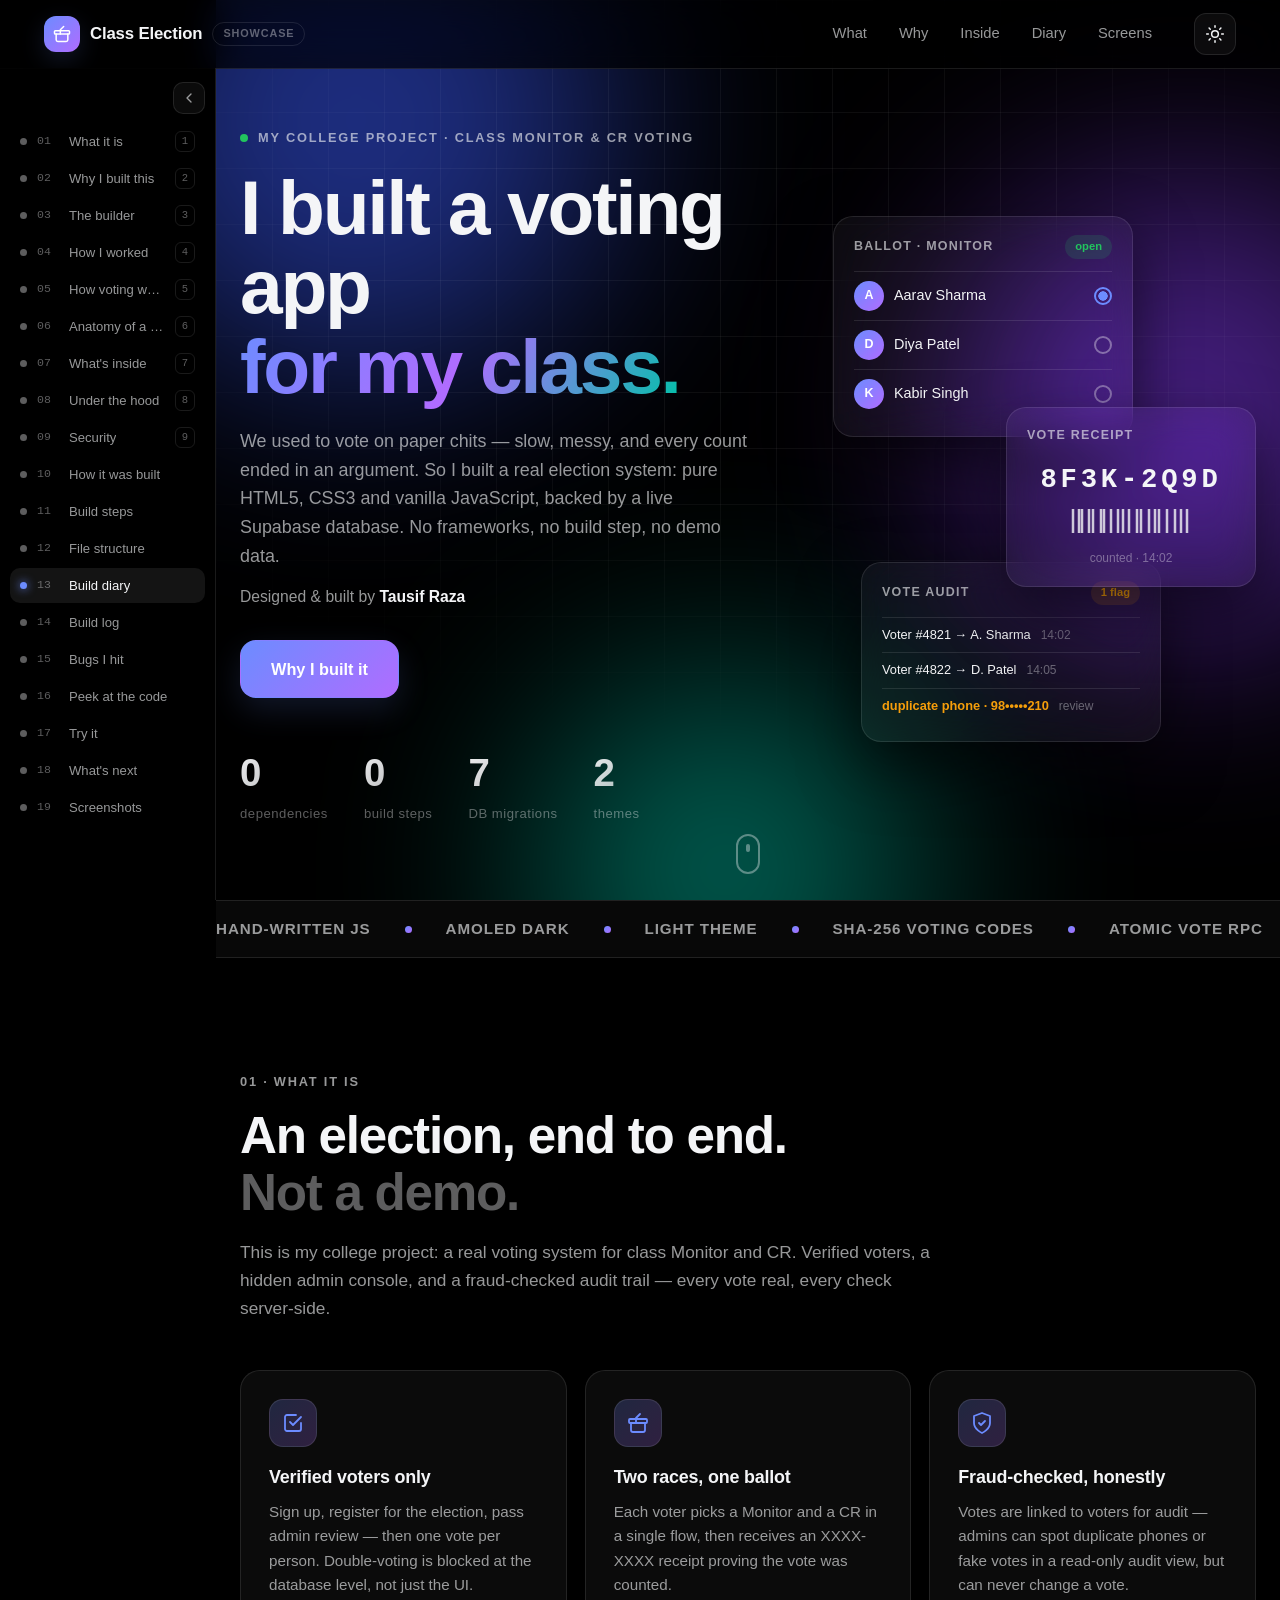
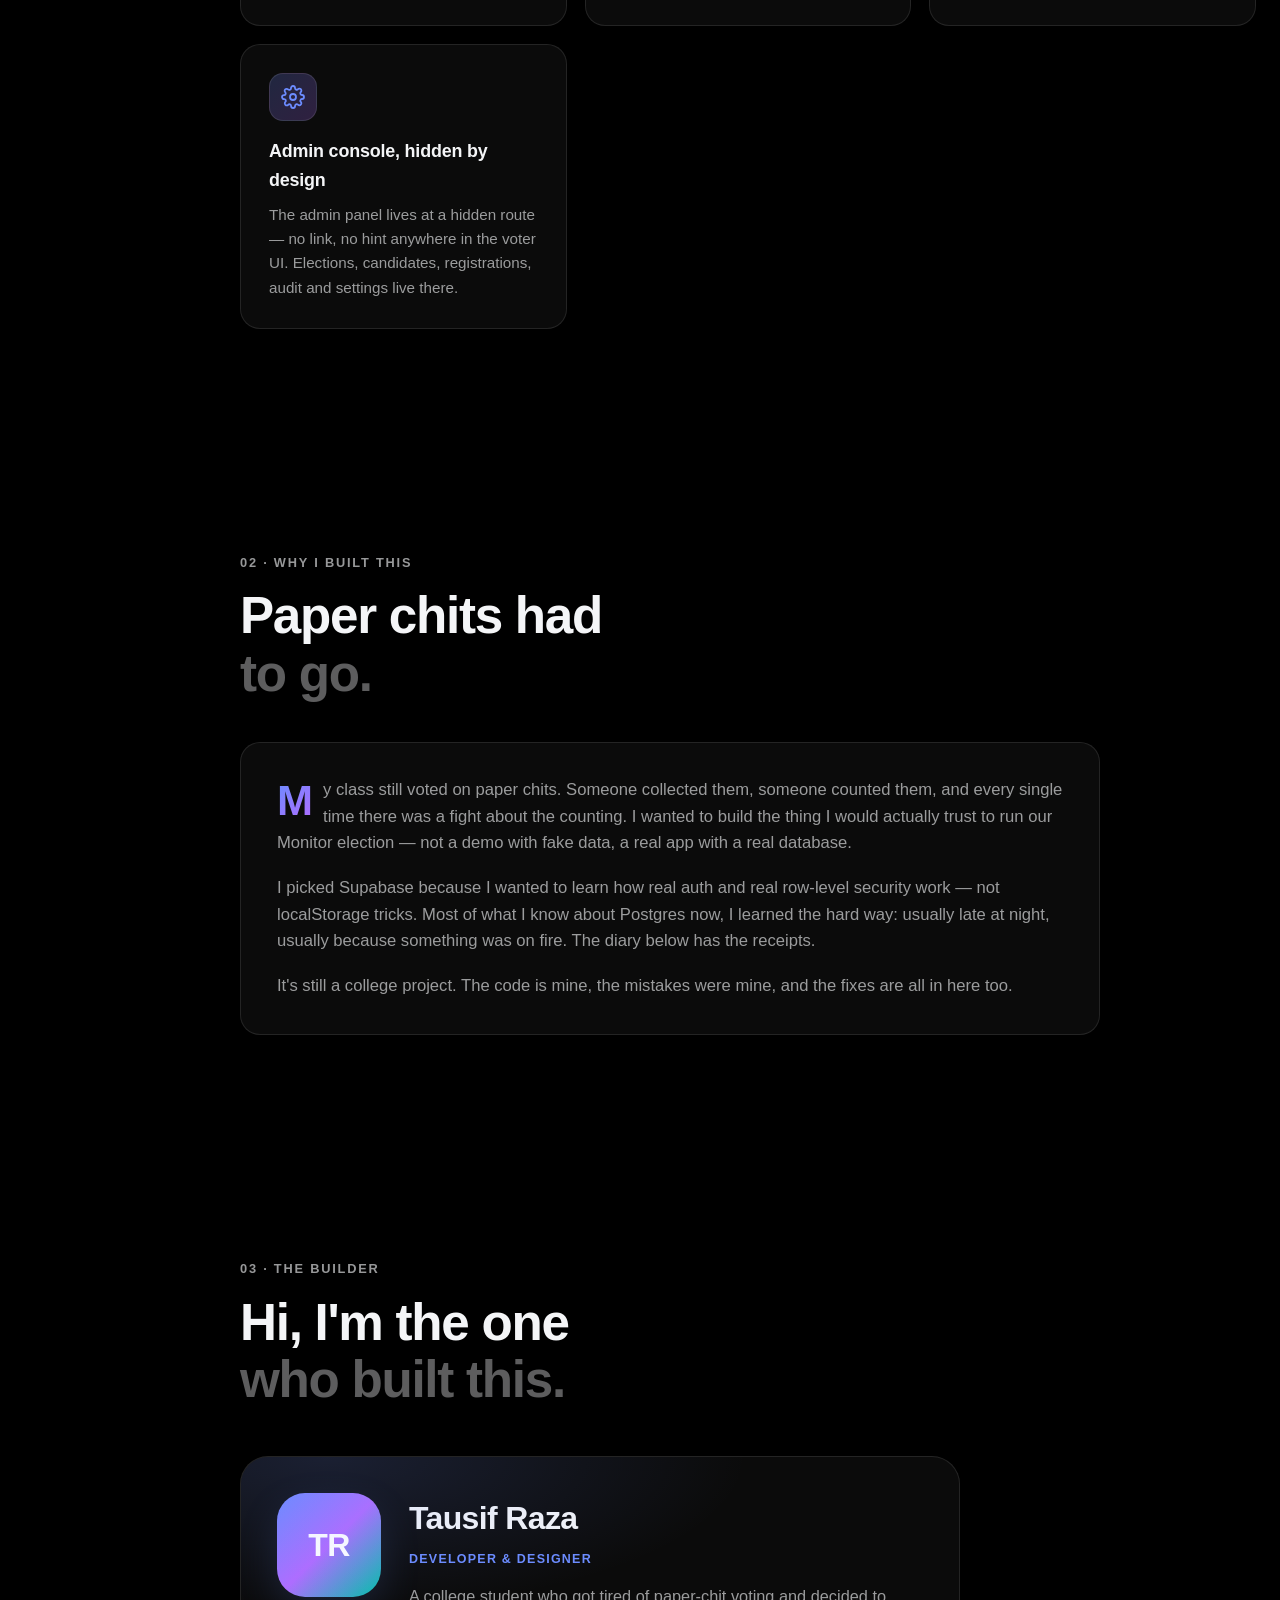
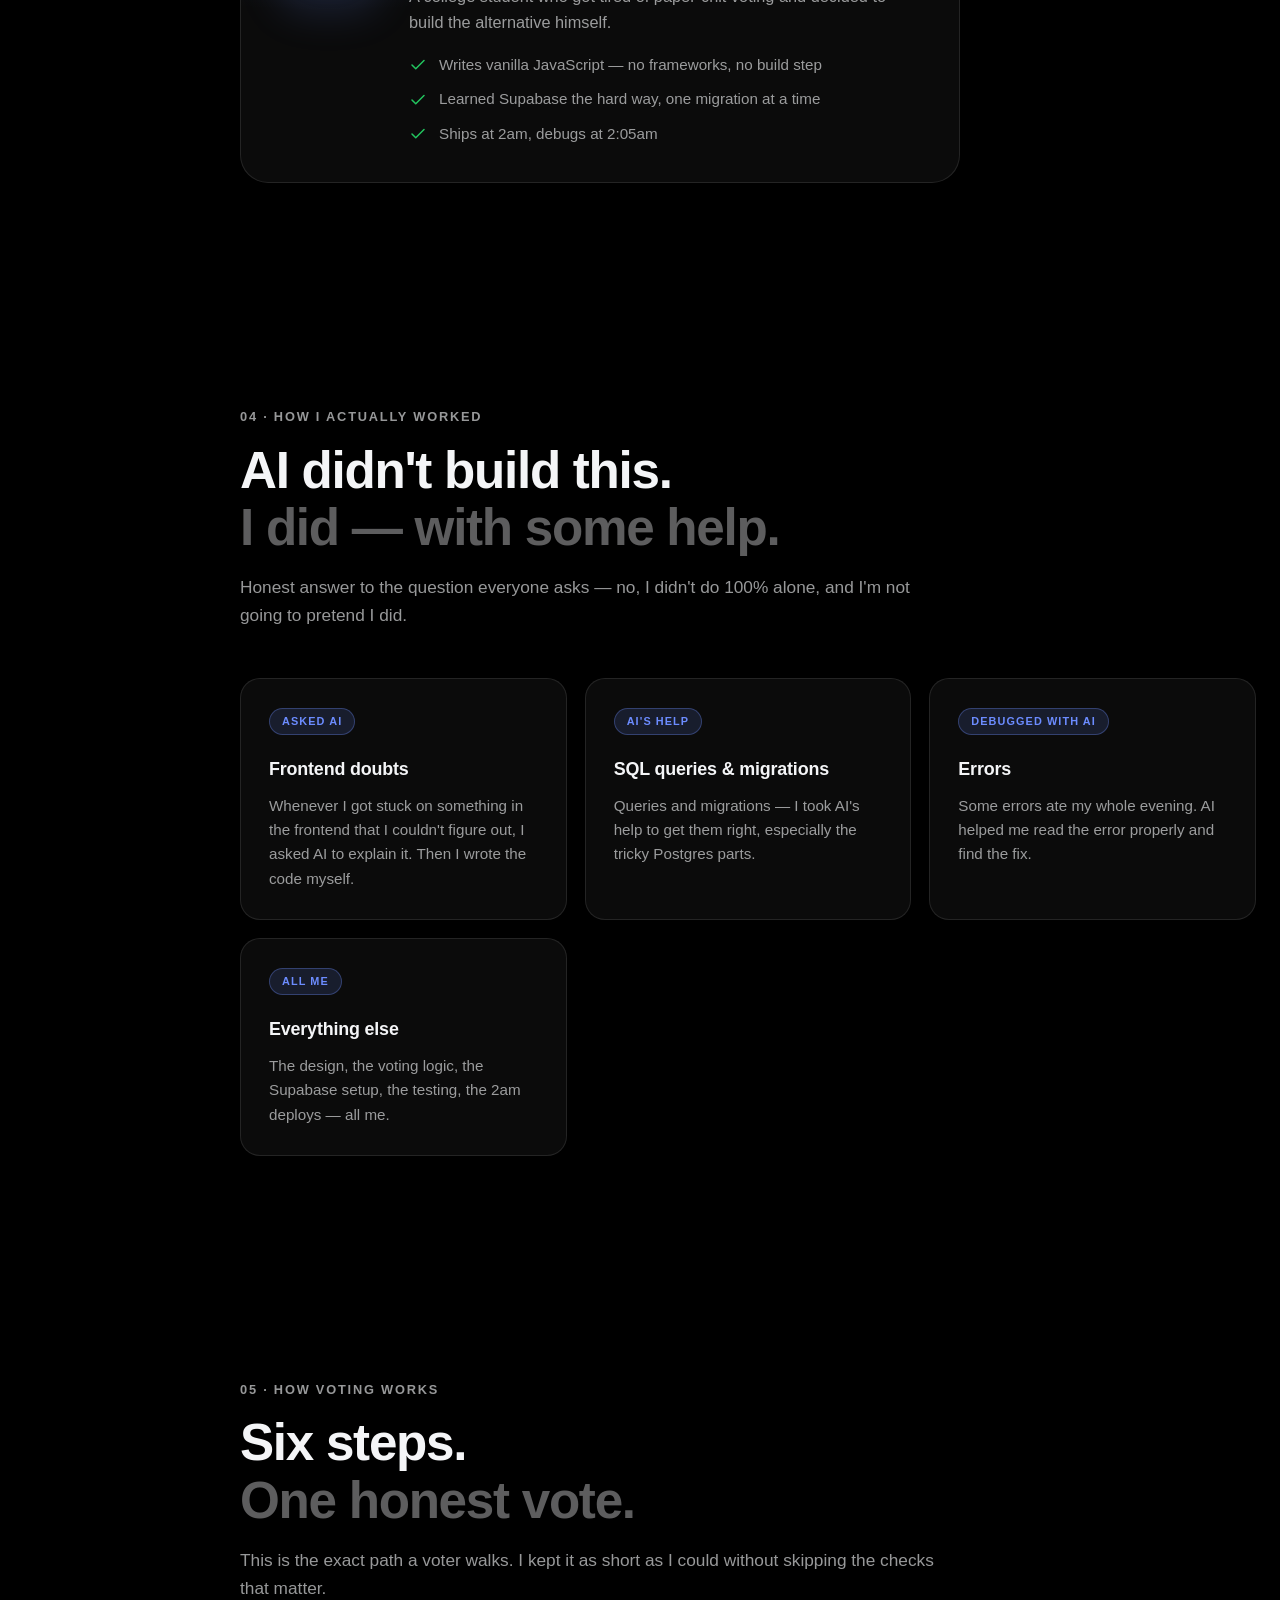
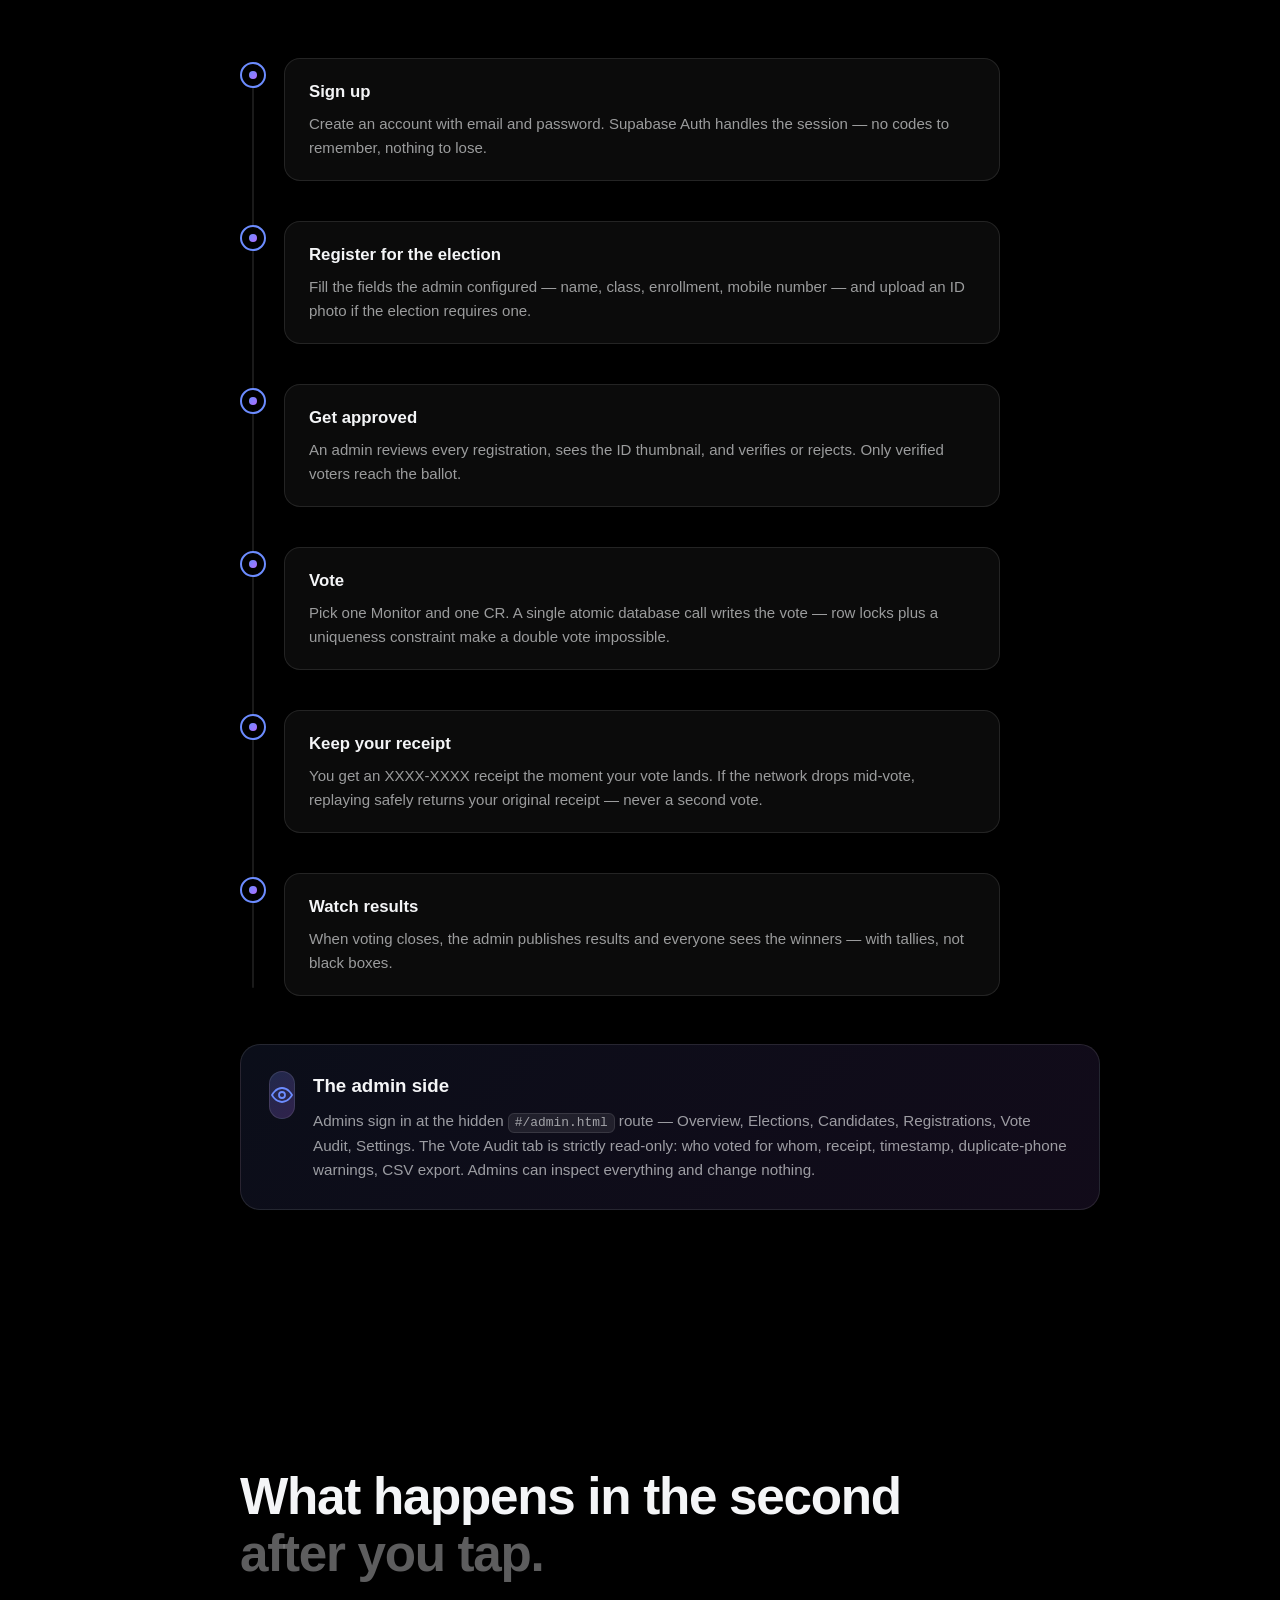
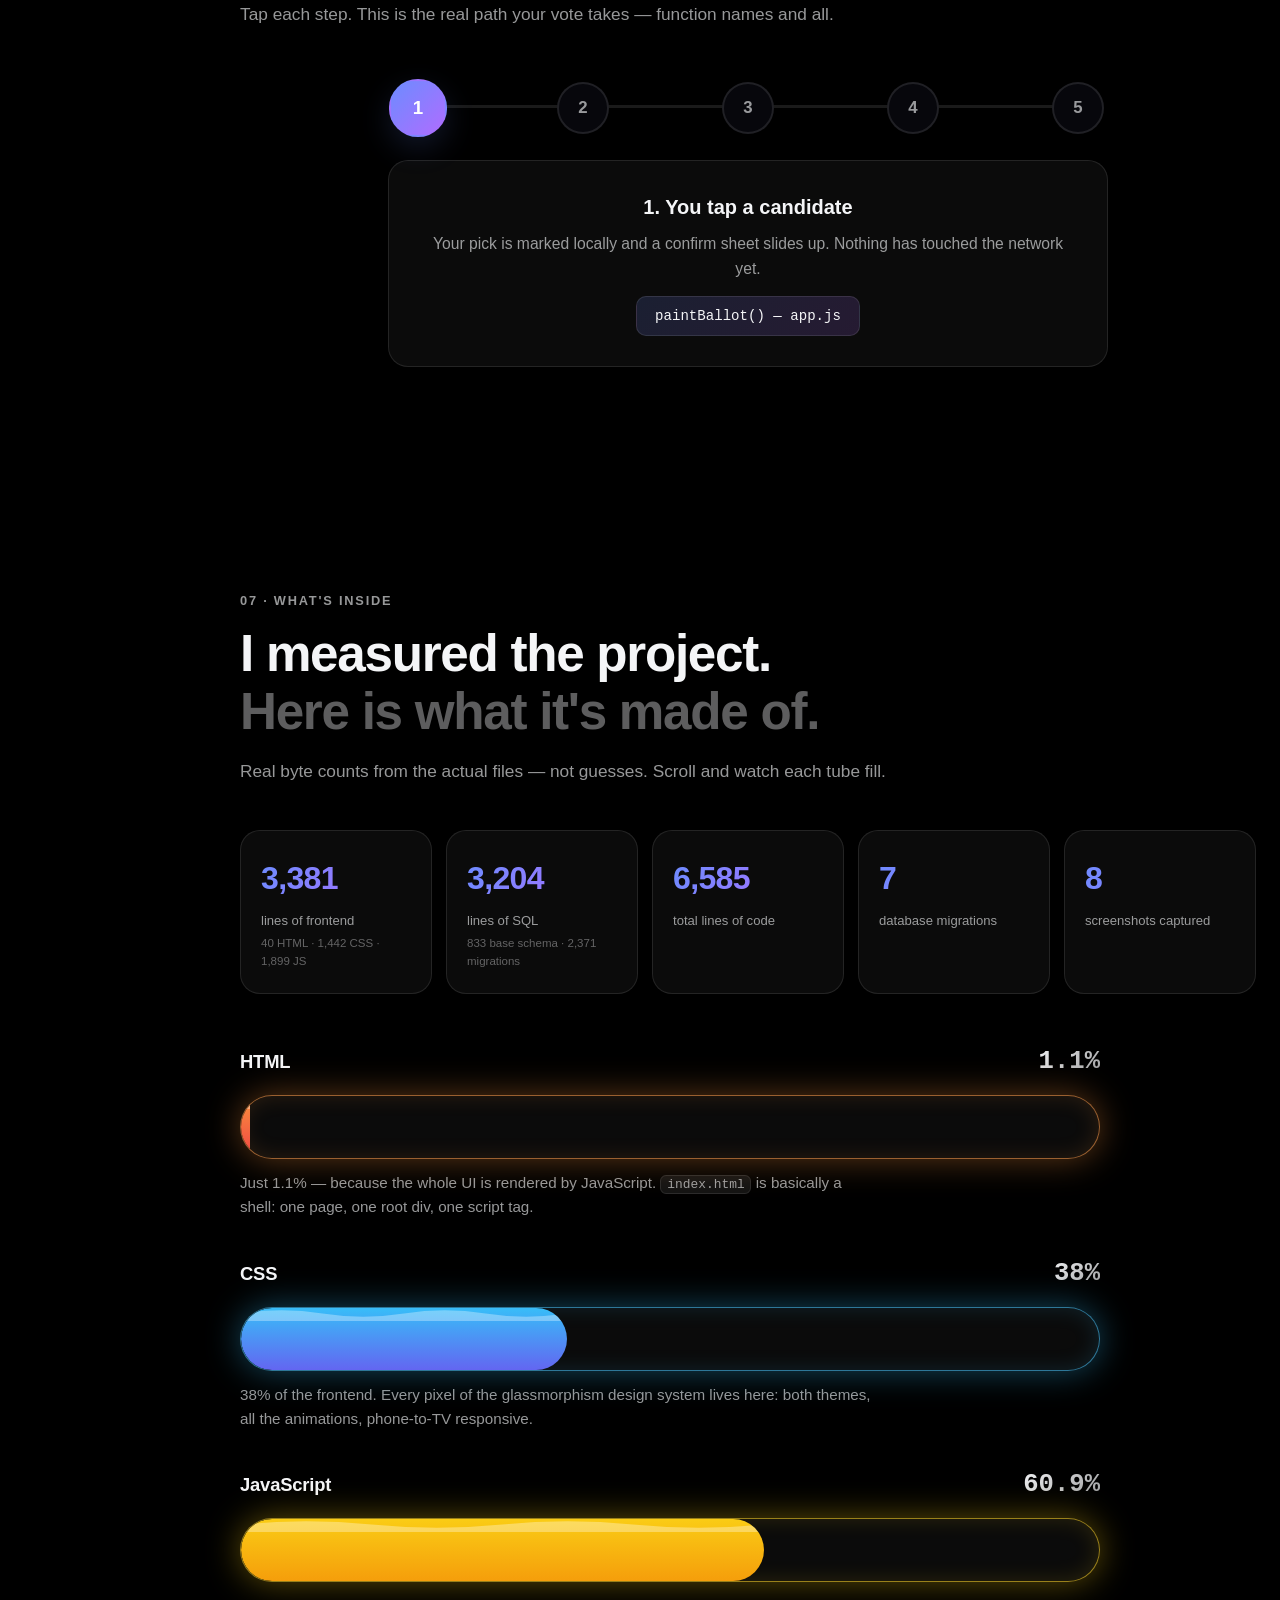
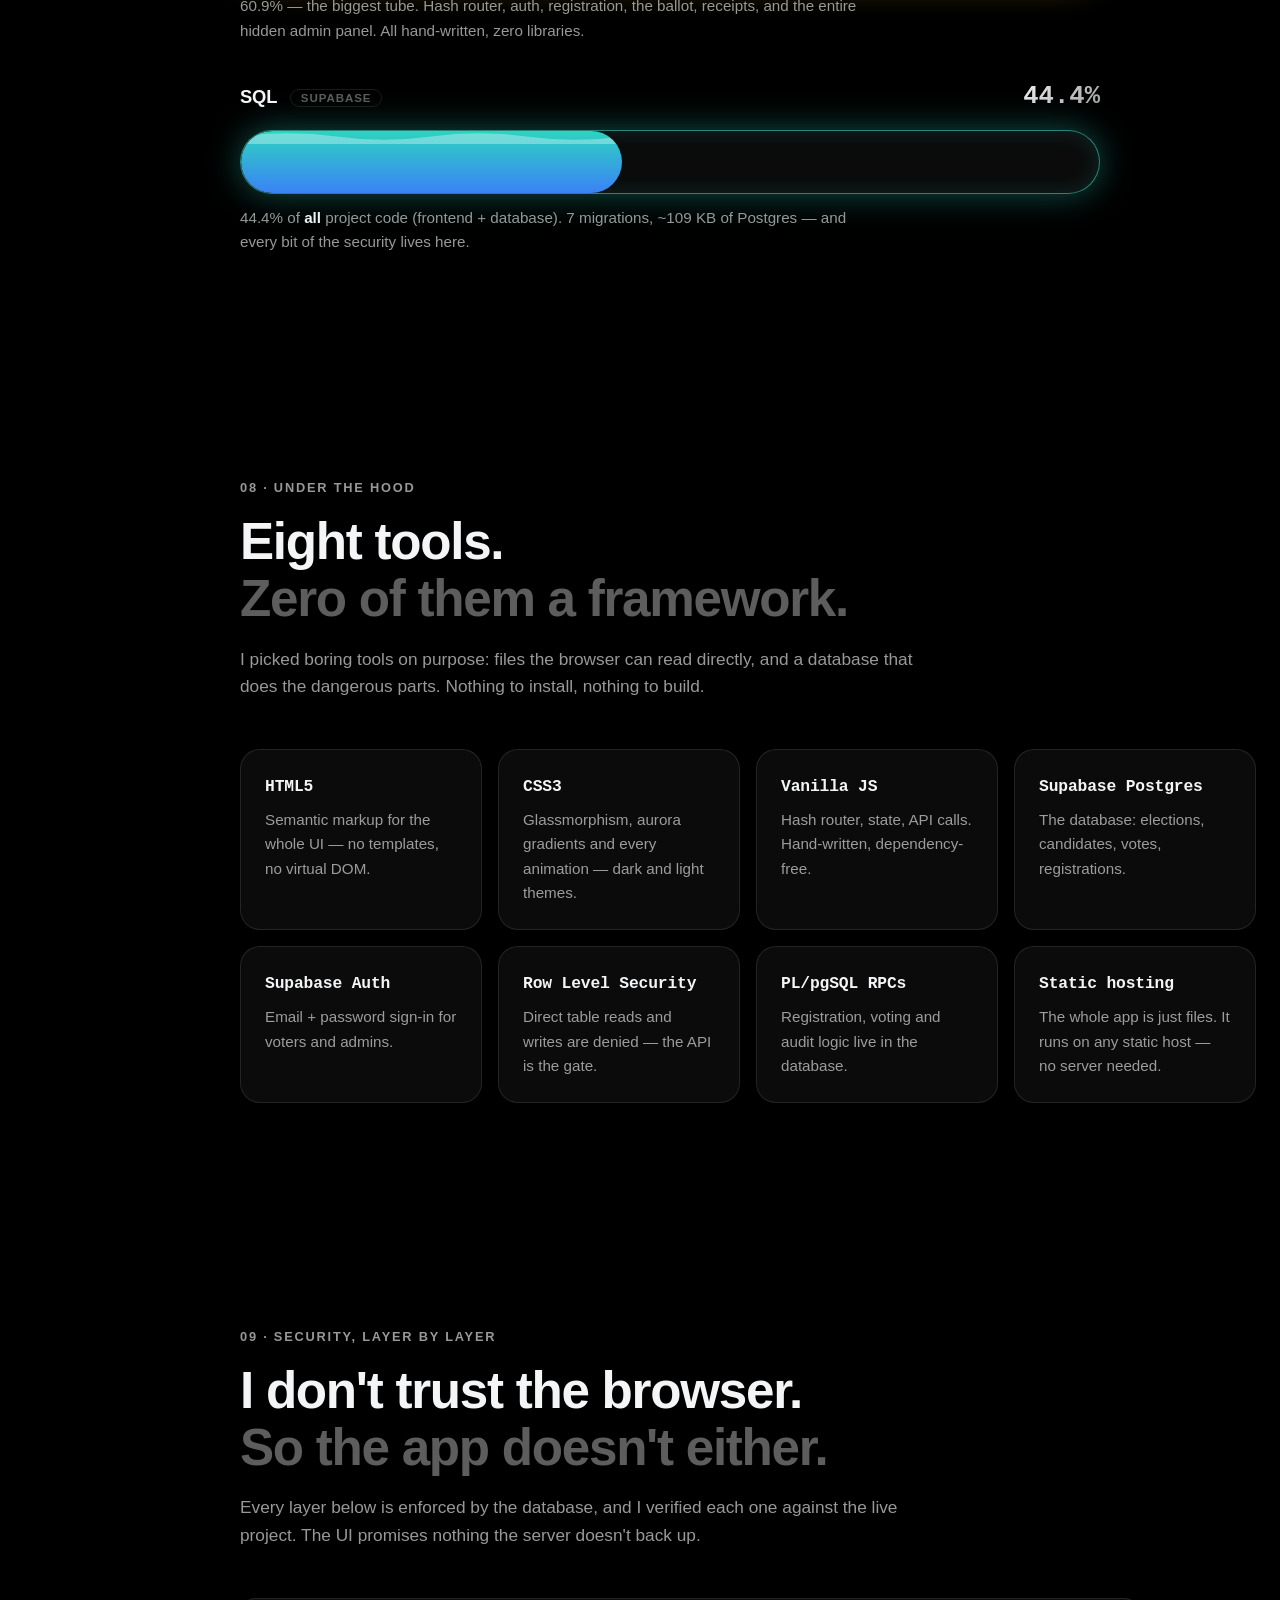
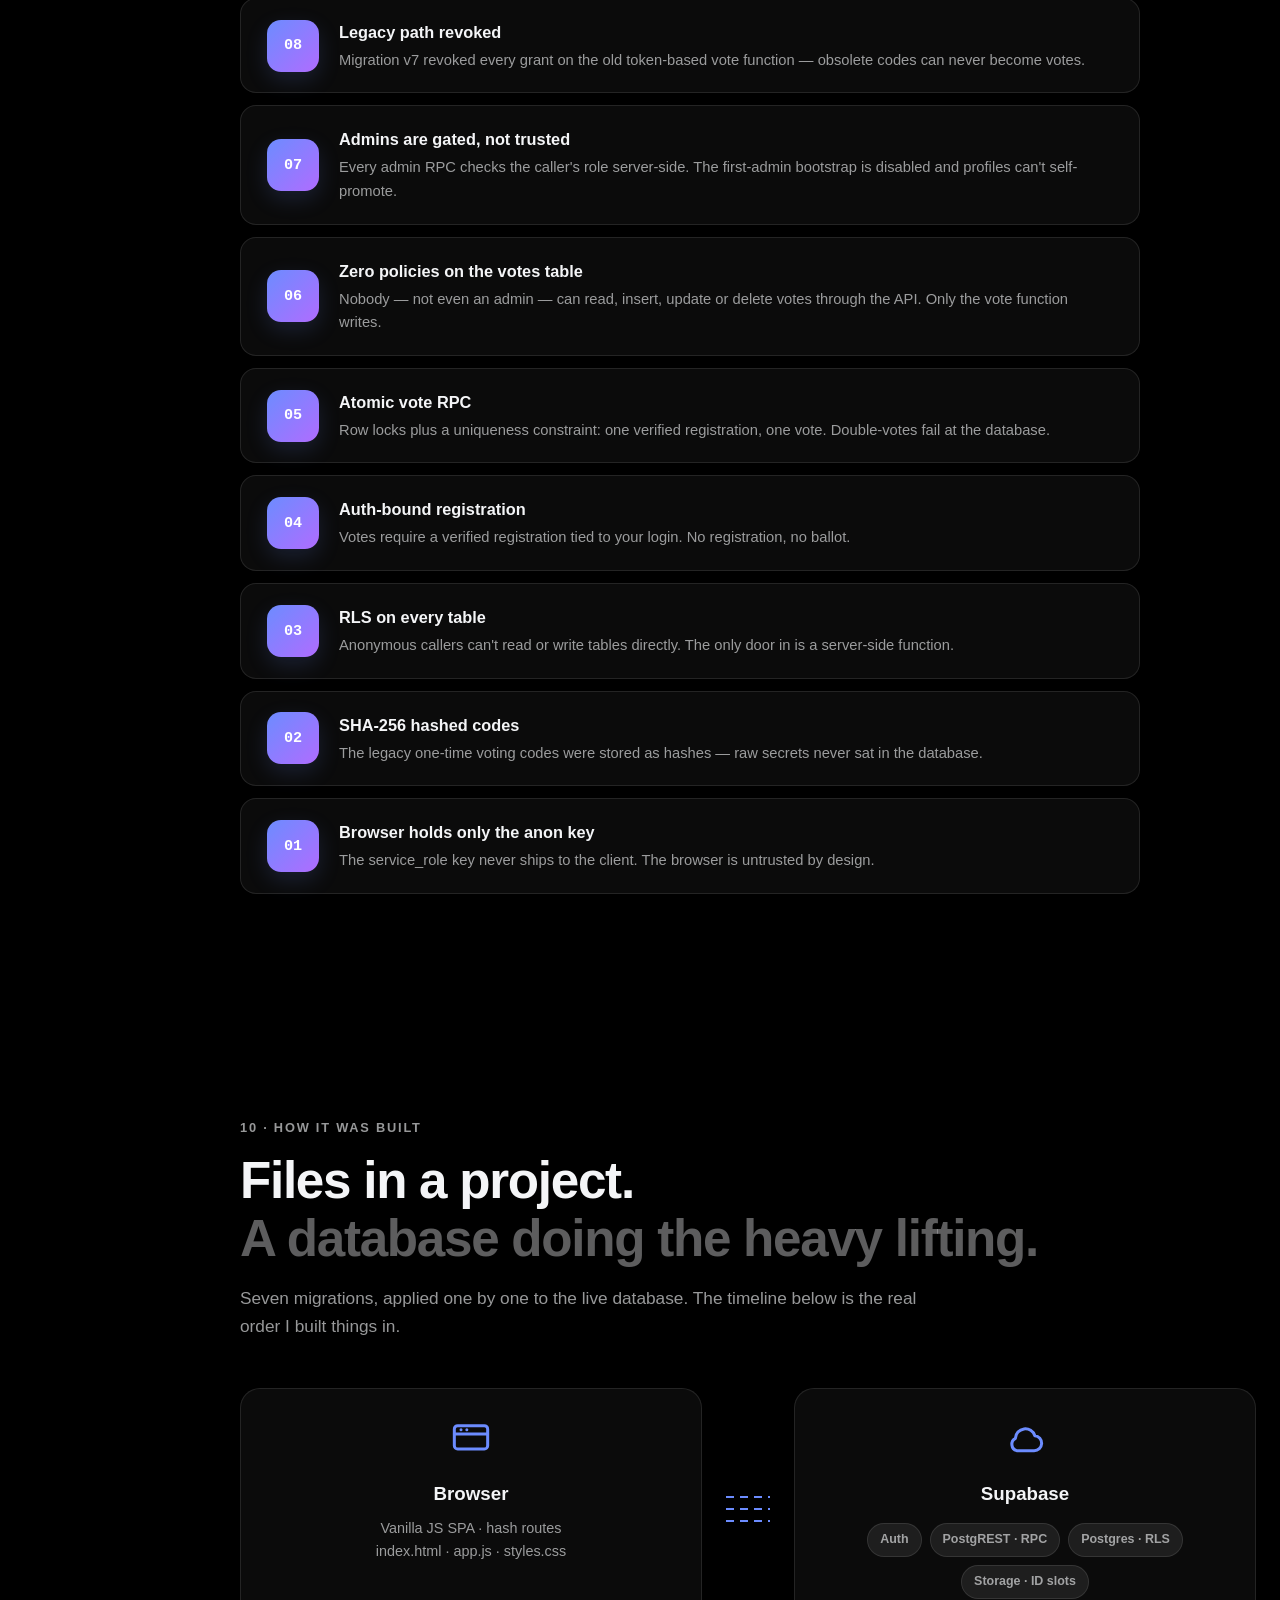
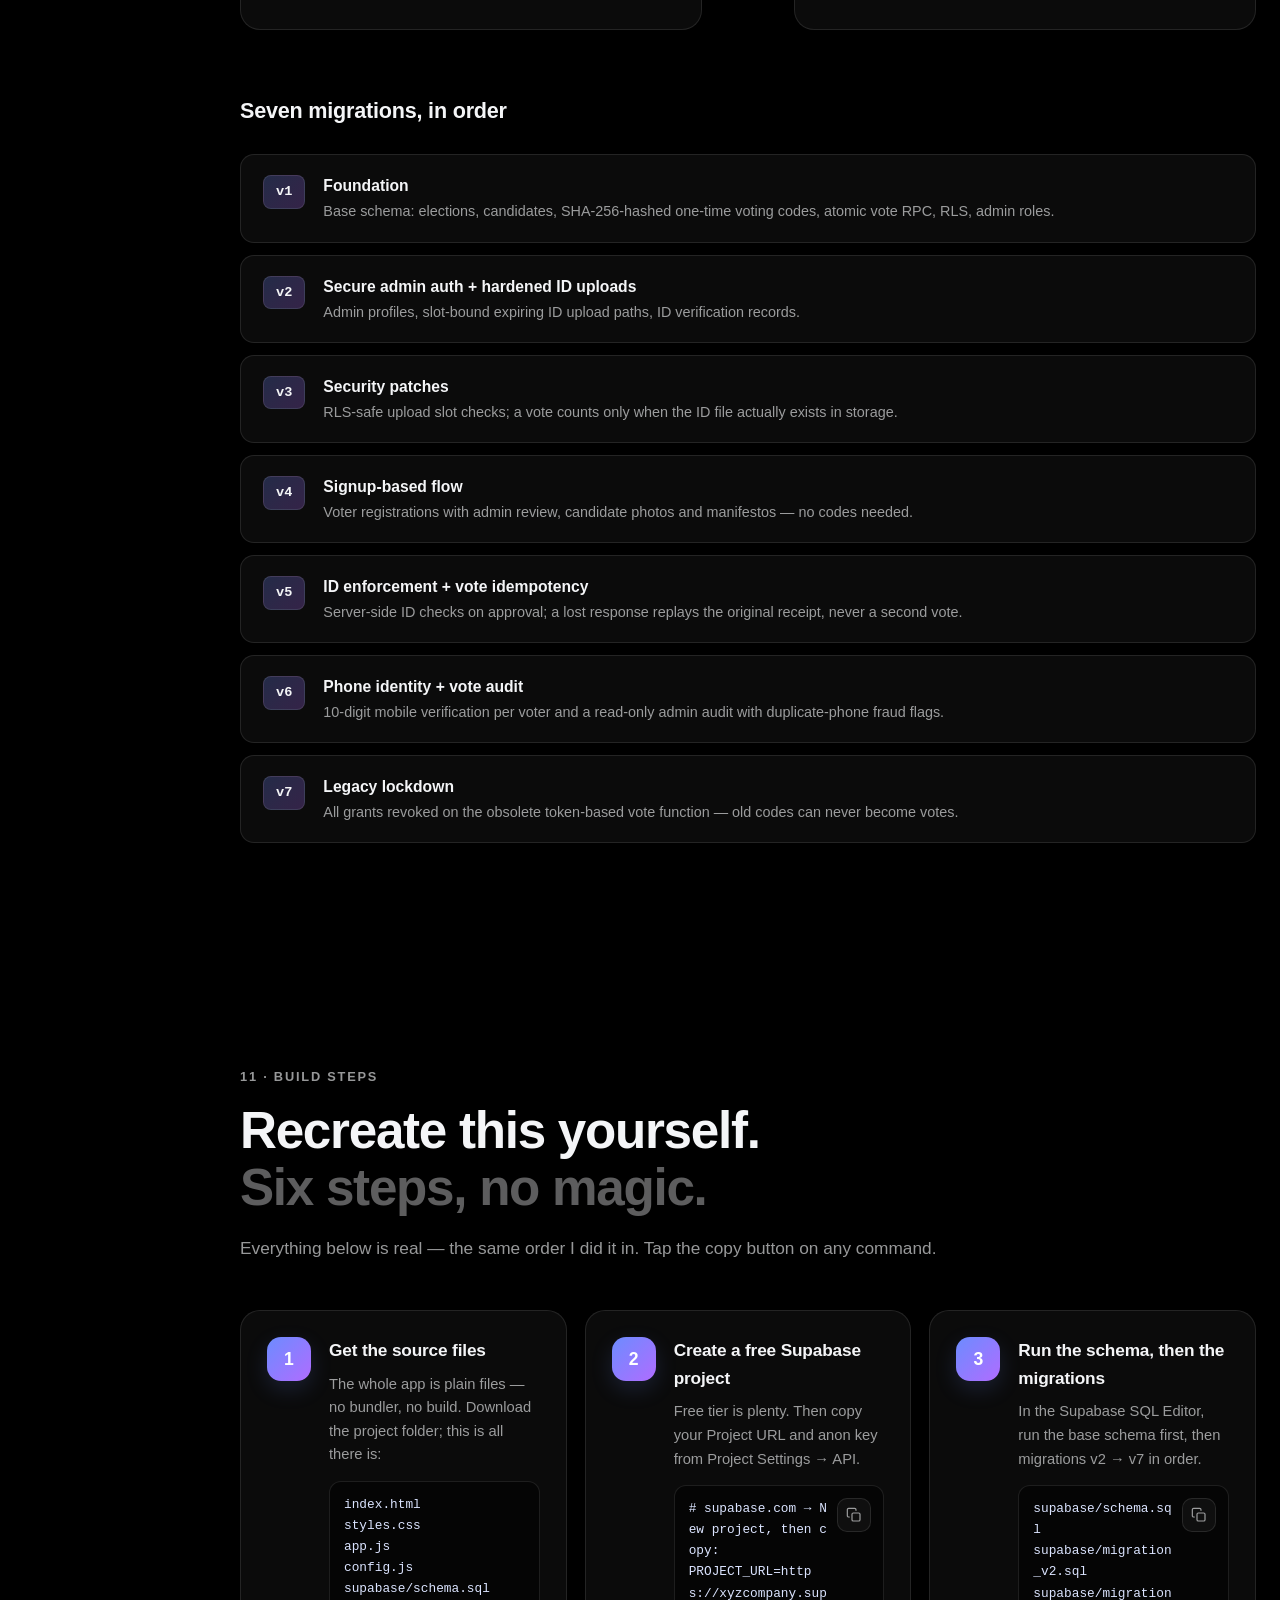
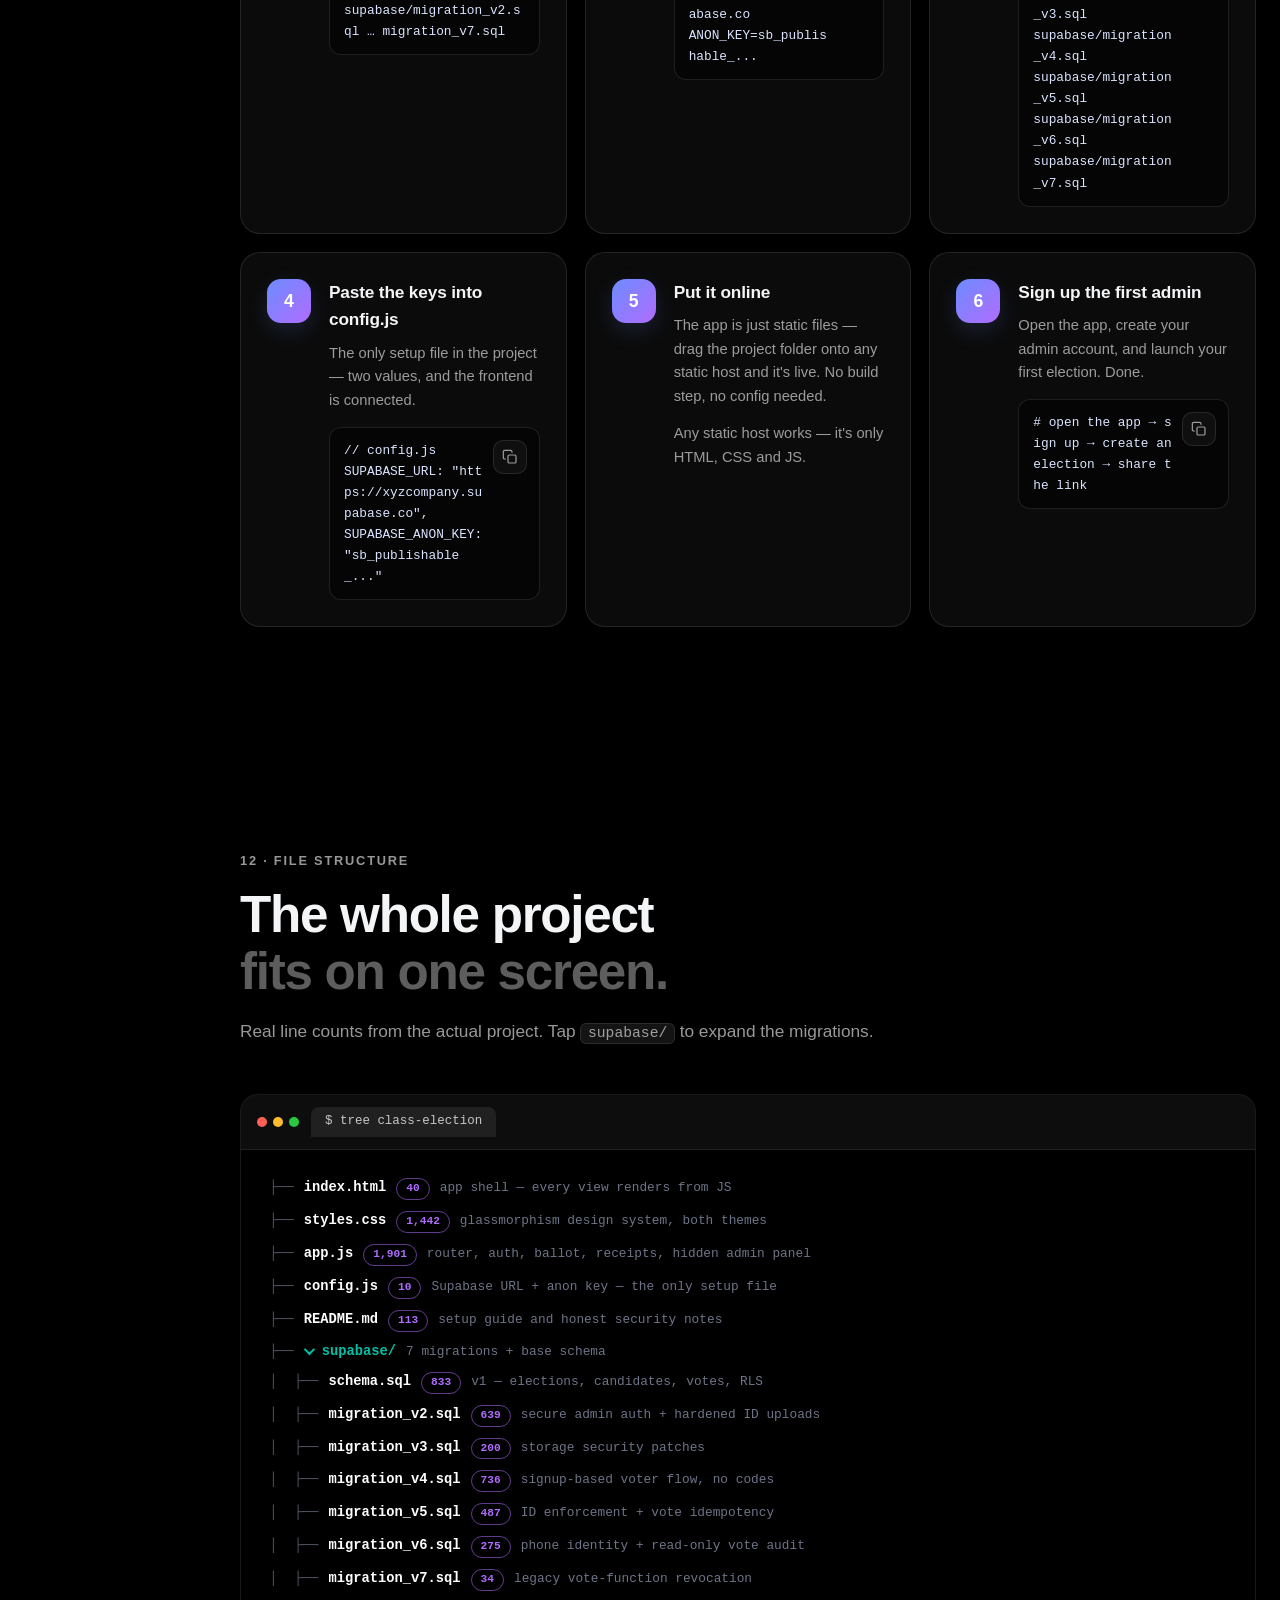
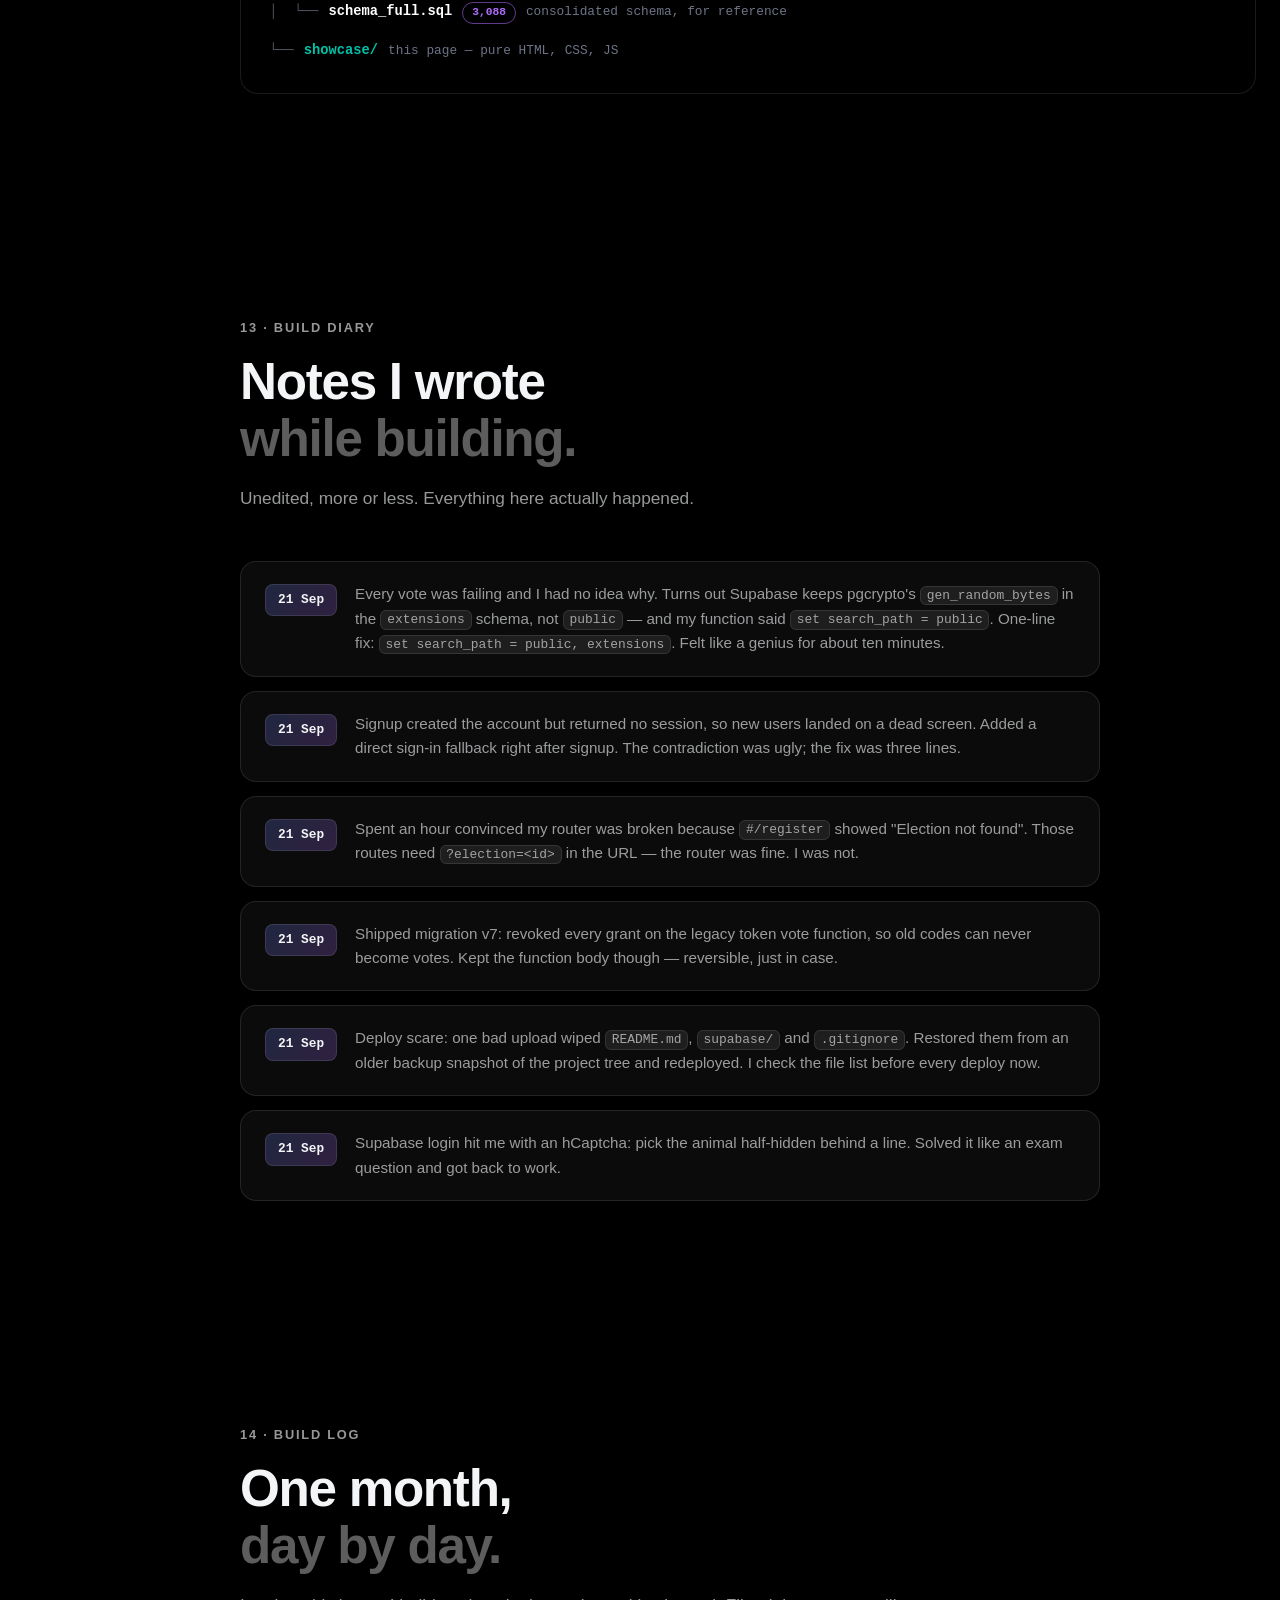
==== commit c6cefcb3: "fix: correct line-count stats, add favicon" ====
--- a/showcase/index.html
+++ b/showcase/index.html
@@ -5,6 +5,7 @@
   <meta name="viewport" content="width=device-width, initial-scale=1.0, viewport-fit=cover" />
   <meta name="description" content="Showcase: Class Election — a real Monitor & CR voting app I built with pure HTML, CSS and vanilla JavaScript on Supabase." />
   <meta name="theme-color" content="#000000" />
+  <link rel="icon" href="data:image/svg+xml,%3Csvg xmlns='http://www.w3.org/2000/svg' viewBox='0 0 64 64'%3E%3Crect width='64' height='64' rx='14' fill='%237c5cff'/%3E%3Cpath d='M20 33l9 9 15-18' stroke='white' stroke-width='7' fill='none' stroke-linecap='round' stroke-linejoin='round'/%3E%3C/svg%3E" />
   <title>Class Election — Showcase</title>
   <script>
     // No-flash theme: apply saved theme before first paint
@@ -309,9 +310,9 @@
         <h2 class="reveal">I measured the project.<br /><span class="dim">Here is what it's made of.</span></h2>
         <p class="section-lede reveal">Real byte counts from the actual files — not guesses. Scroll and watch each tube fill.</p>
         <div class="stat-strip reveal" id="statStrip">
-          <div class="sstat"><span class="sstat-num" data-count="3393" data-comma="1">0</span><span class="sstat-label">lines of frontend<em>40 HTML · 1,442 CSS · 1,911 JS</em></span></div>
+          <div class="sstat"><span class="sstat-num" data-count="3381" data-comma="1">0</span><span class="sstat-label">lines of frontend<em>40 HTML · 1,442 CSS · 1,899 JS</em></span></div>
           <div class="sstat"><span class="sstat-num" data-count="3204" data-comma="1">0</span><span class="sstat-label">lines of SQL<em>833 base schema · 2,371 migrations</em></span></div>
-          <div class="sstat"><span class="sstat-num" data-count="6597" data-comma="1">0</span><span class="sstat-label">total lines of code</span></div>
+          <div class="sstat"><span class="sstat-num" data-count="6585" data-comma="1">0</span><span class="sstat-label">total lines of code</span></div>
           <div class="sstat"><span class="sstat-num" data-count="7">0</span><span class="sstat-label">database migrations</span></div>
           <div class="sstat"><span class="sstat-num" data-count="8">0</span><span class="sstat-label">screenshots captured</span></div>
         </div>
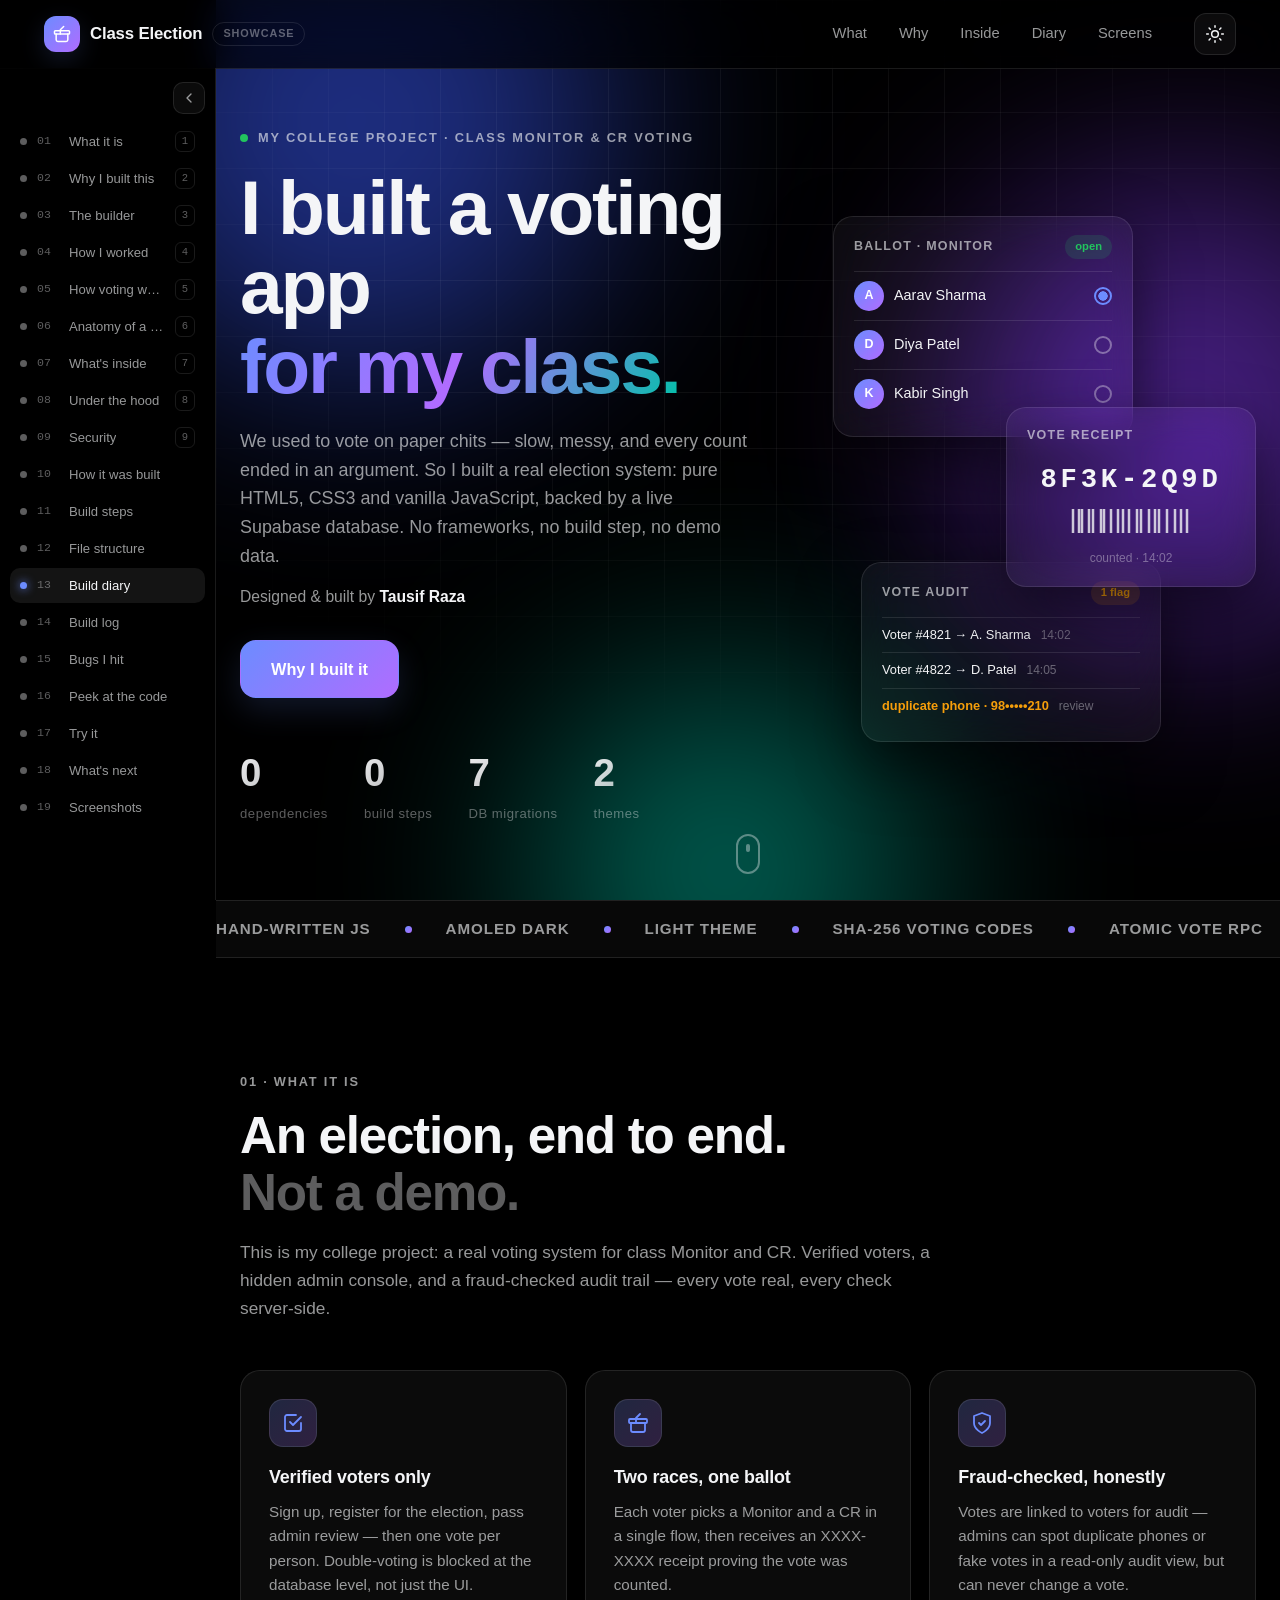
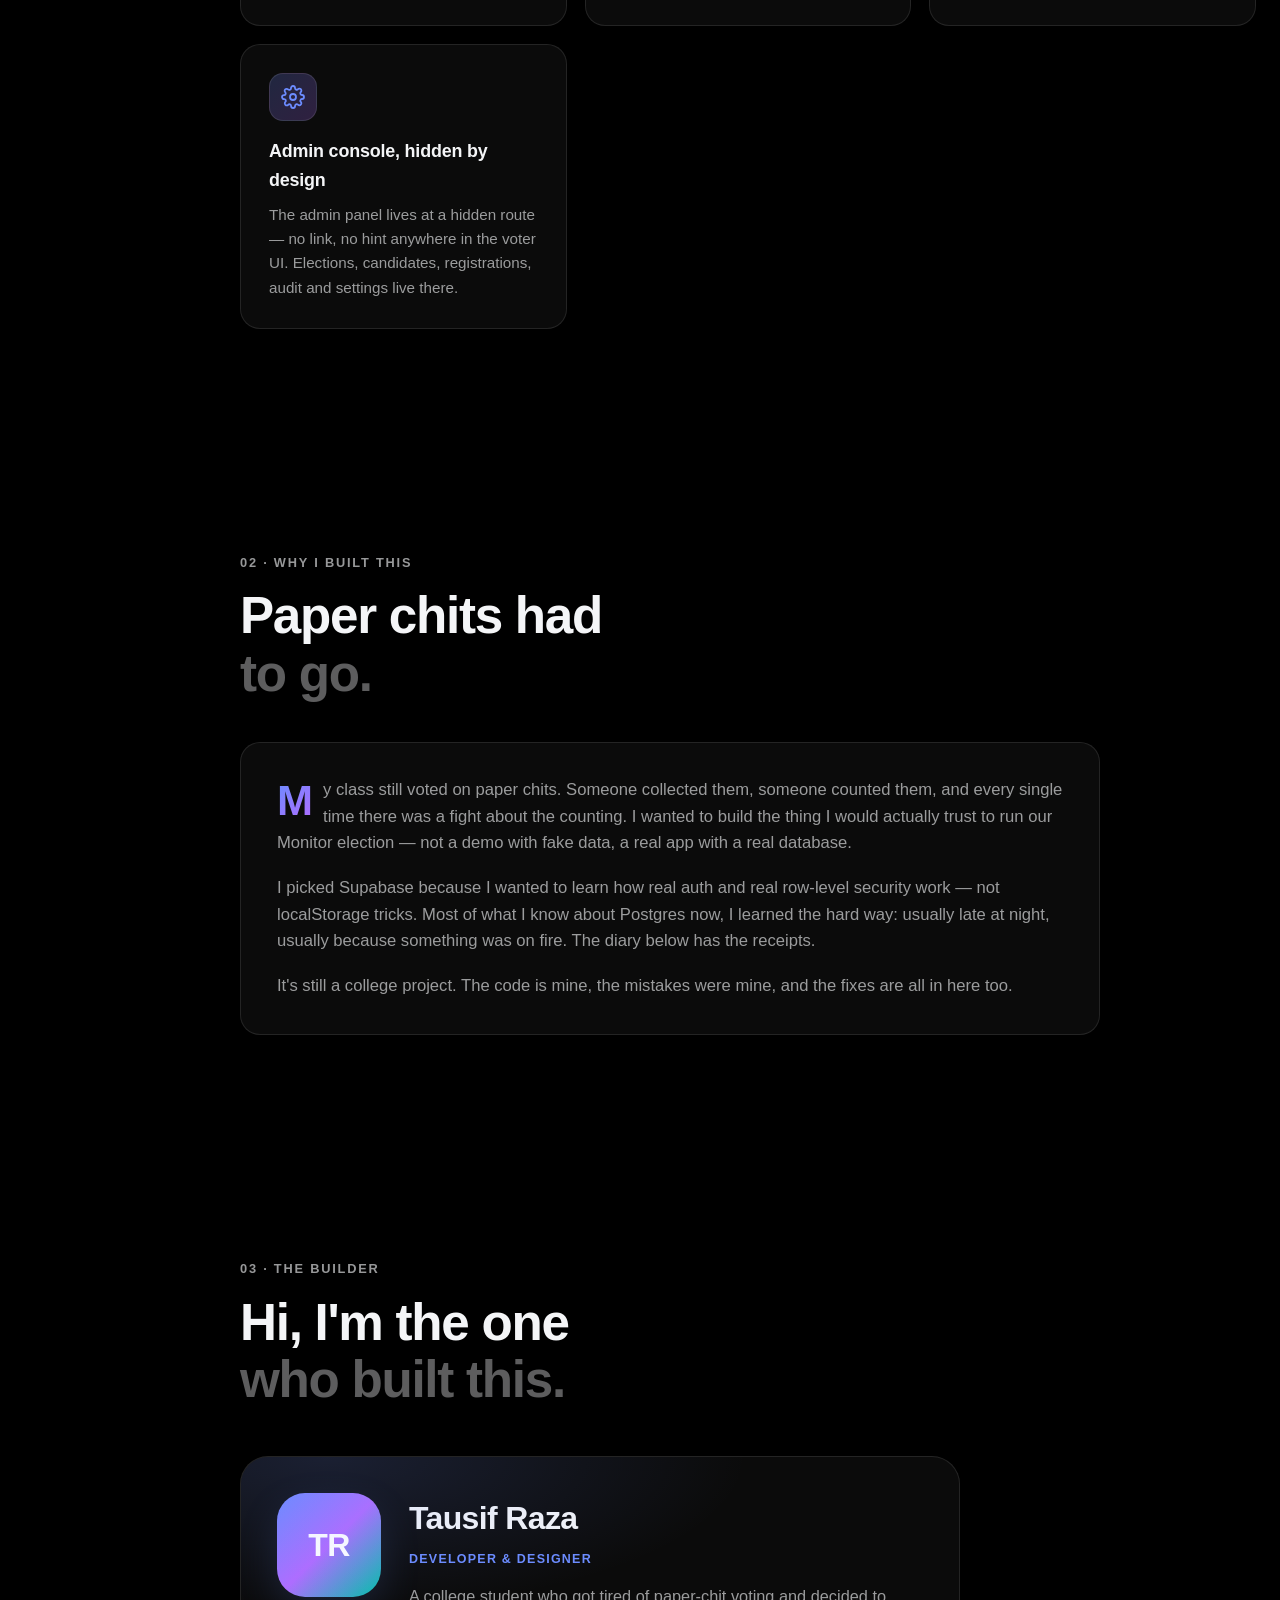
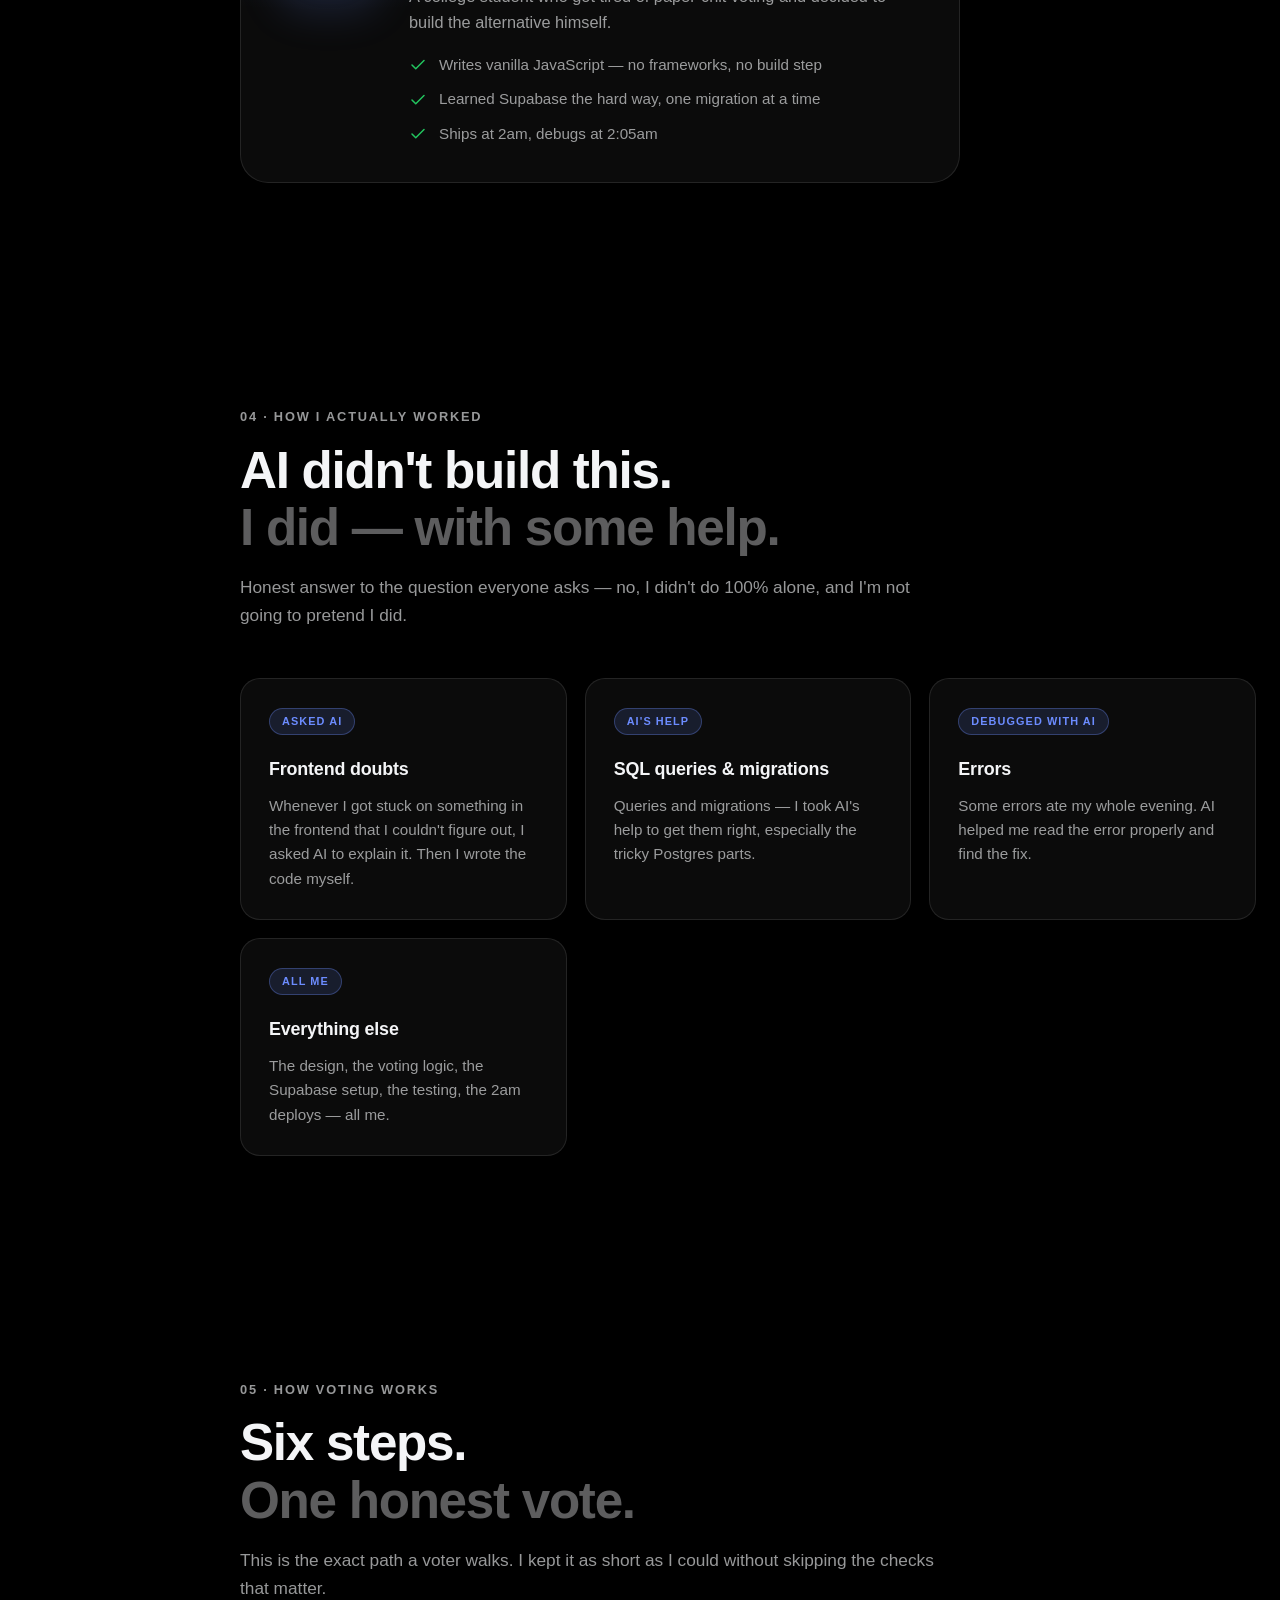
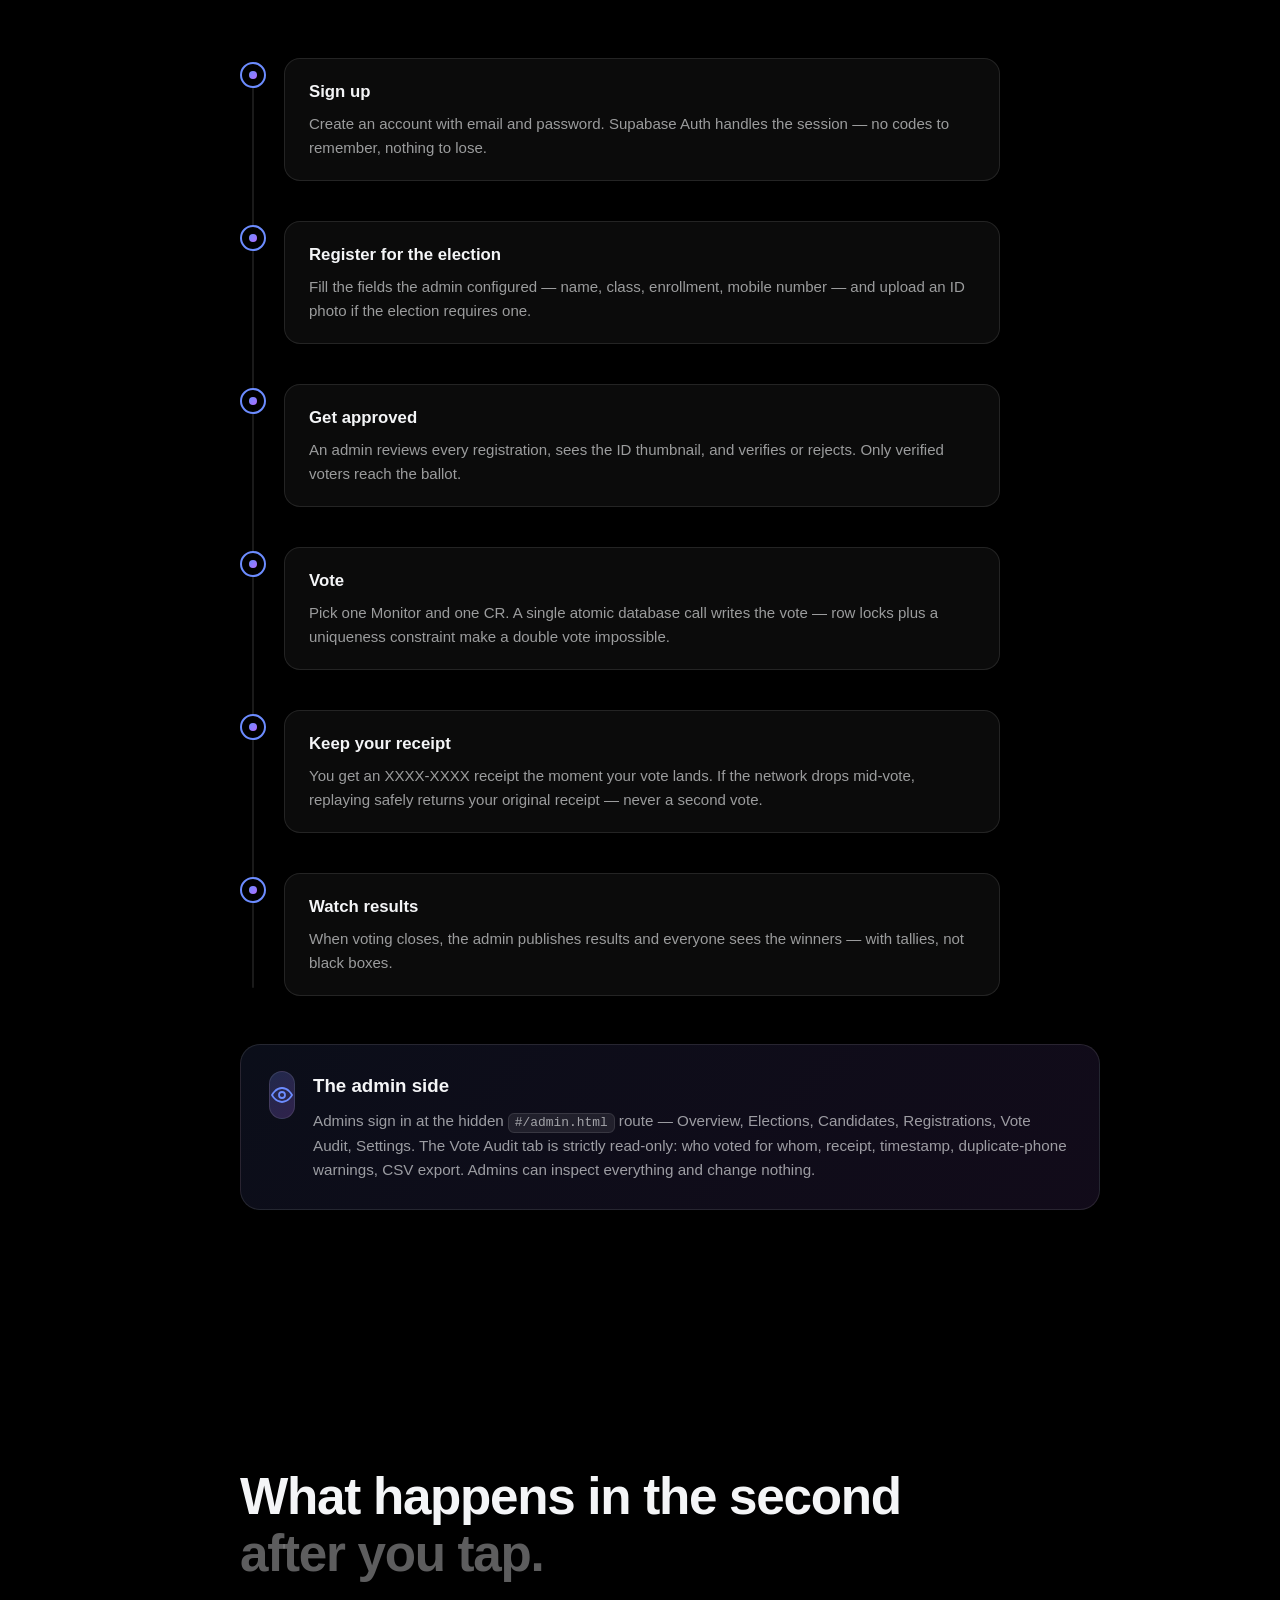
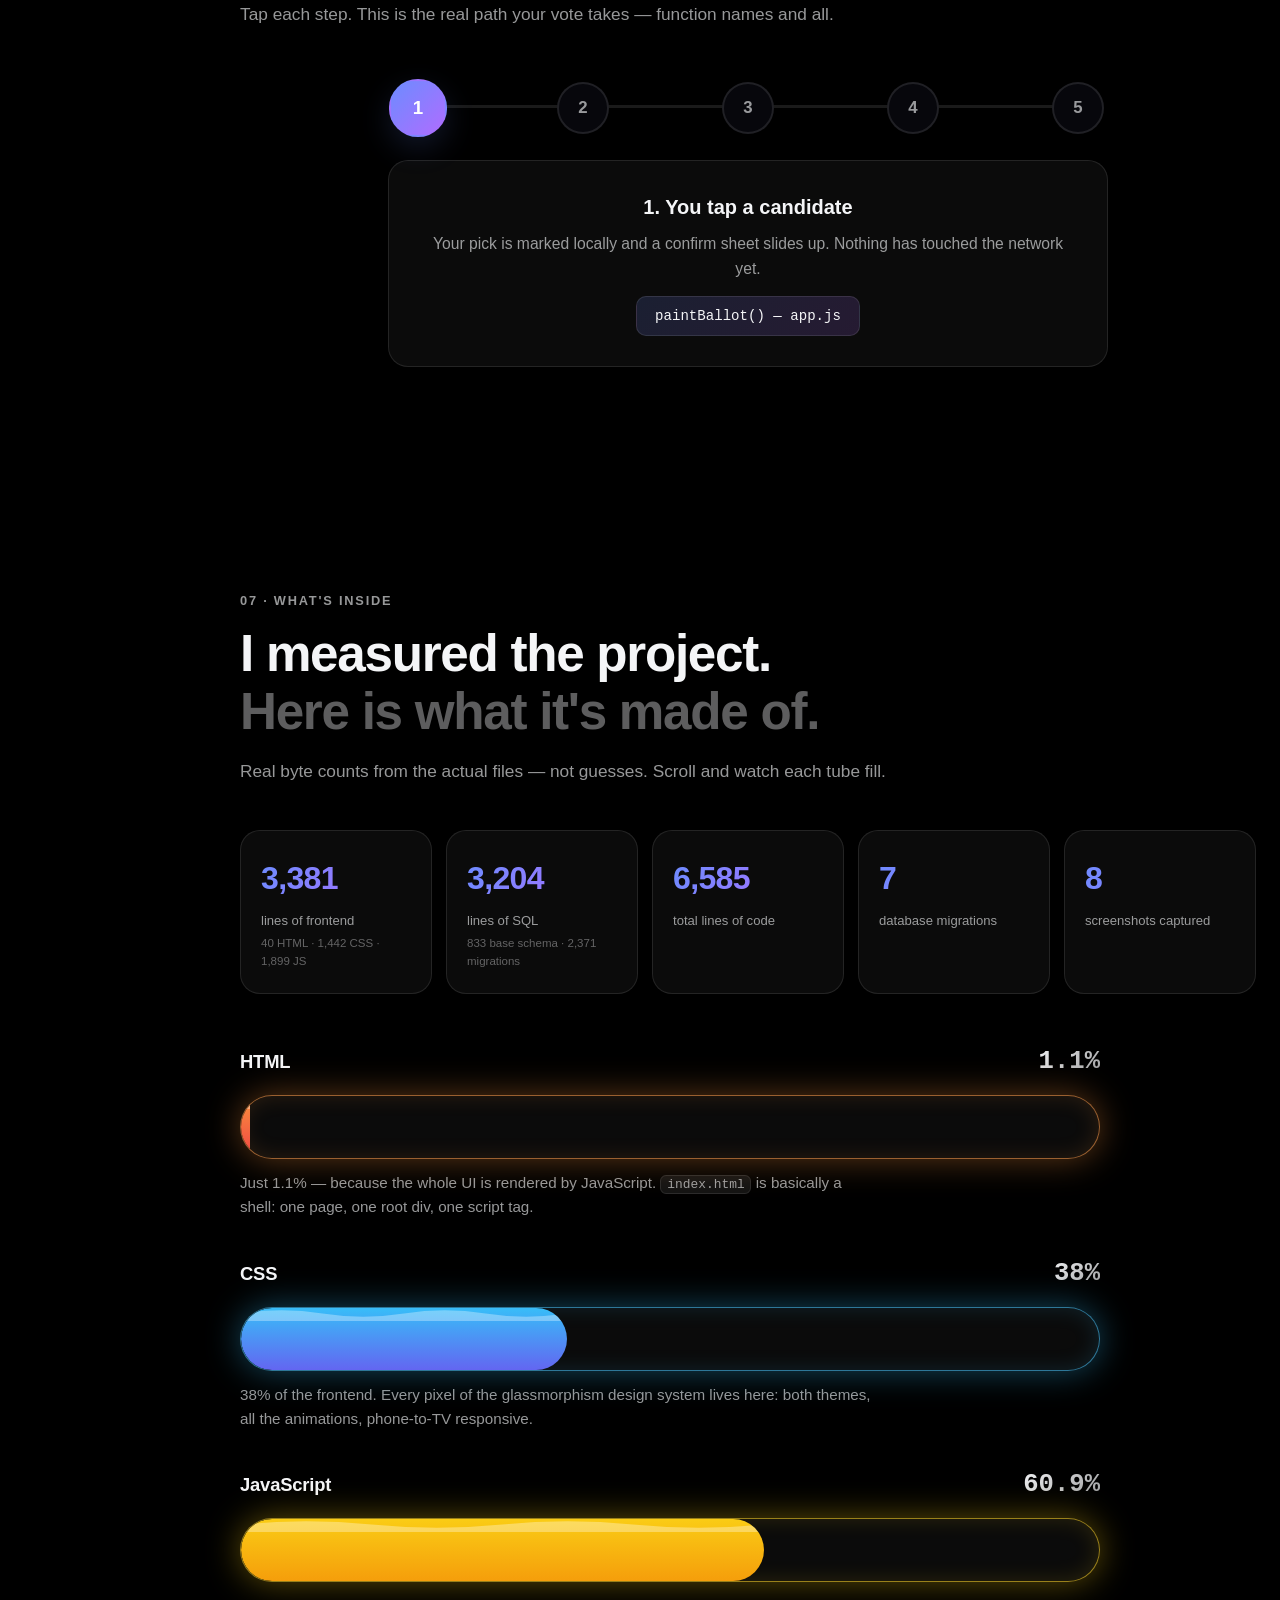
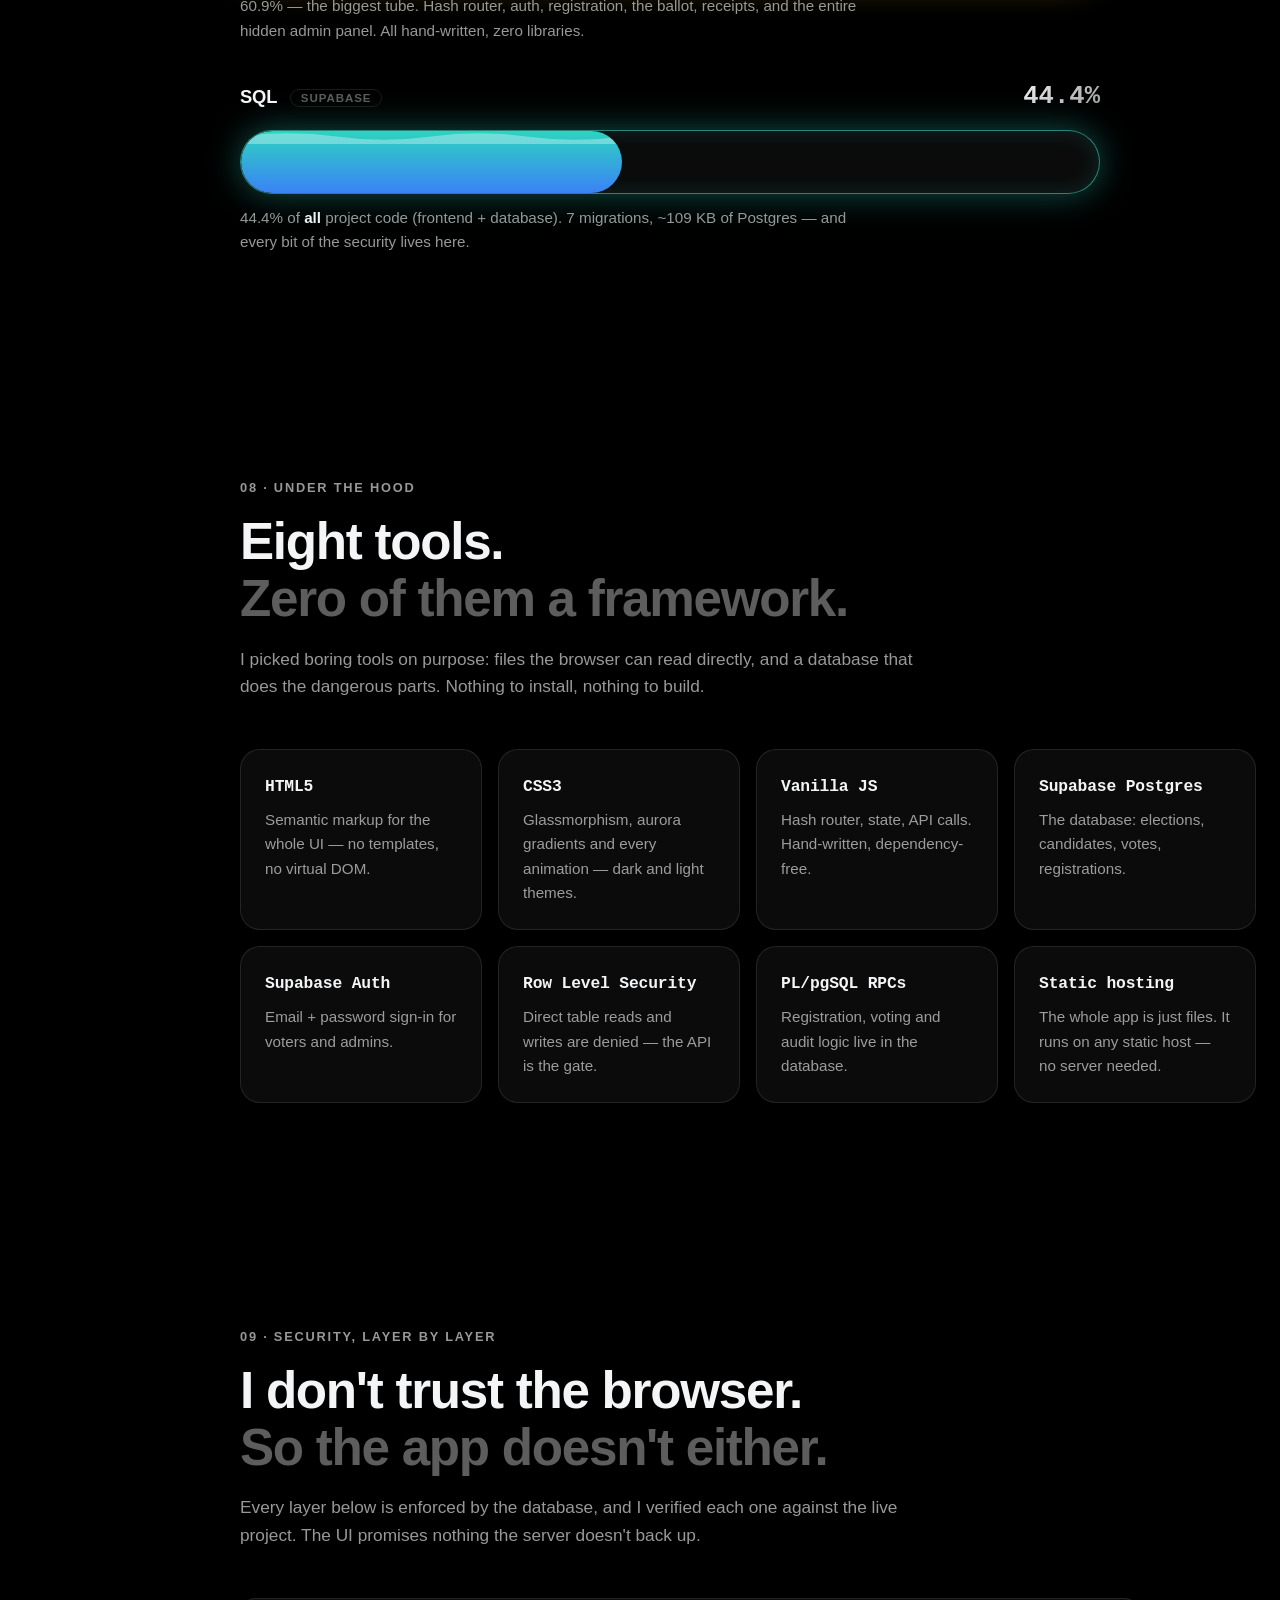
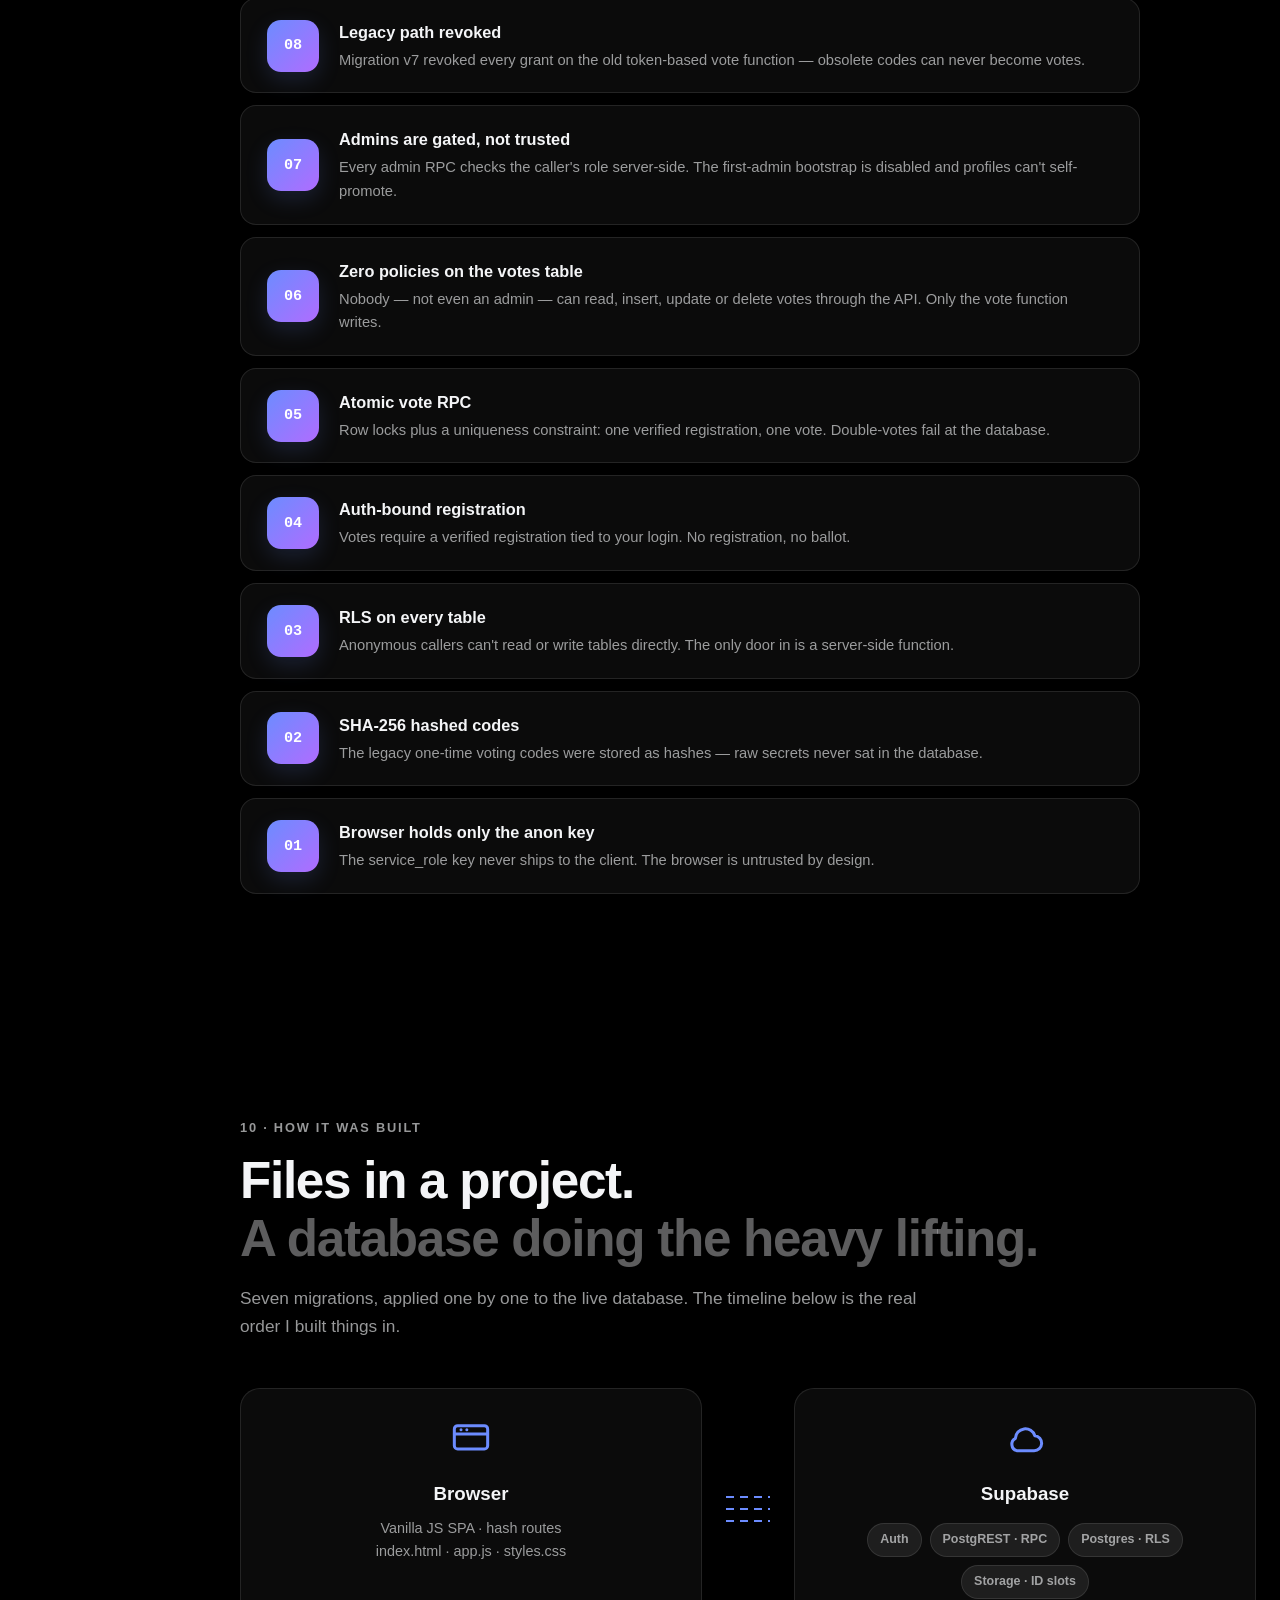
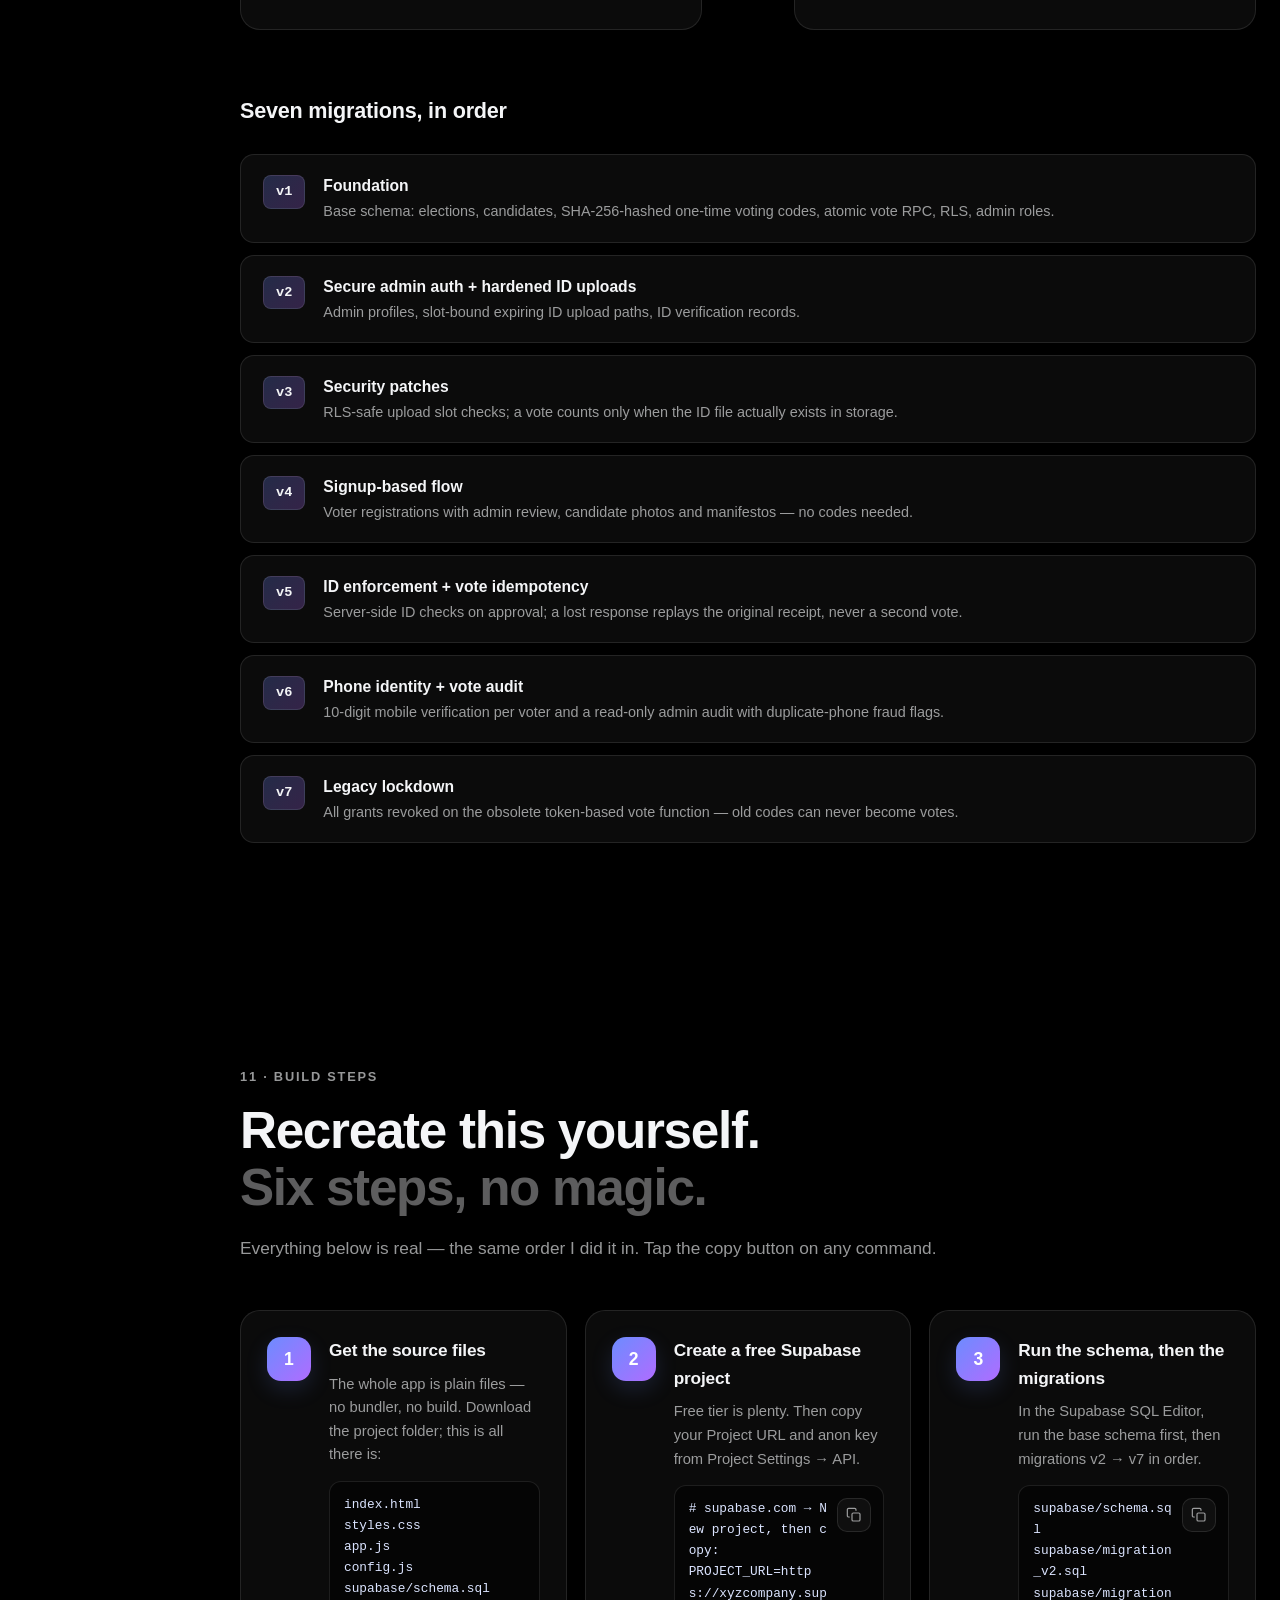
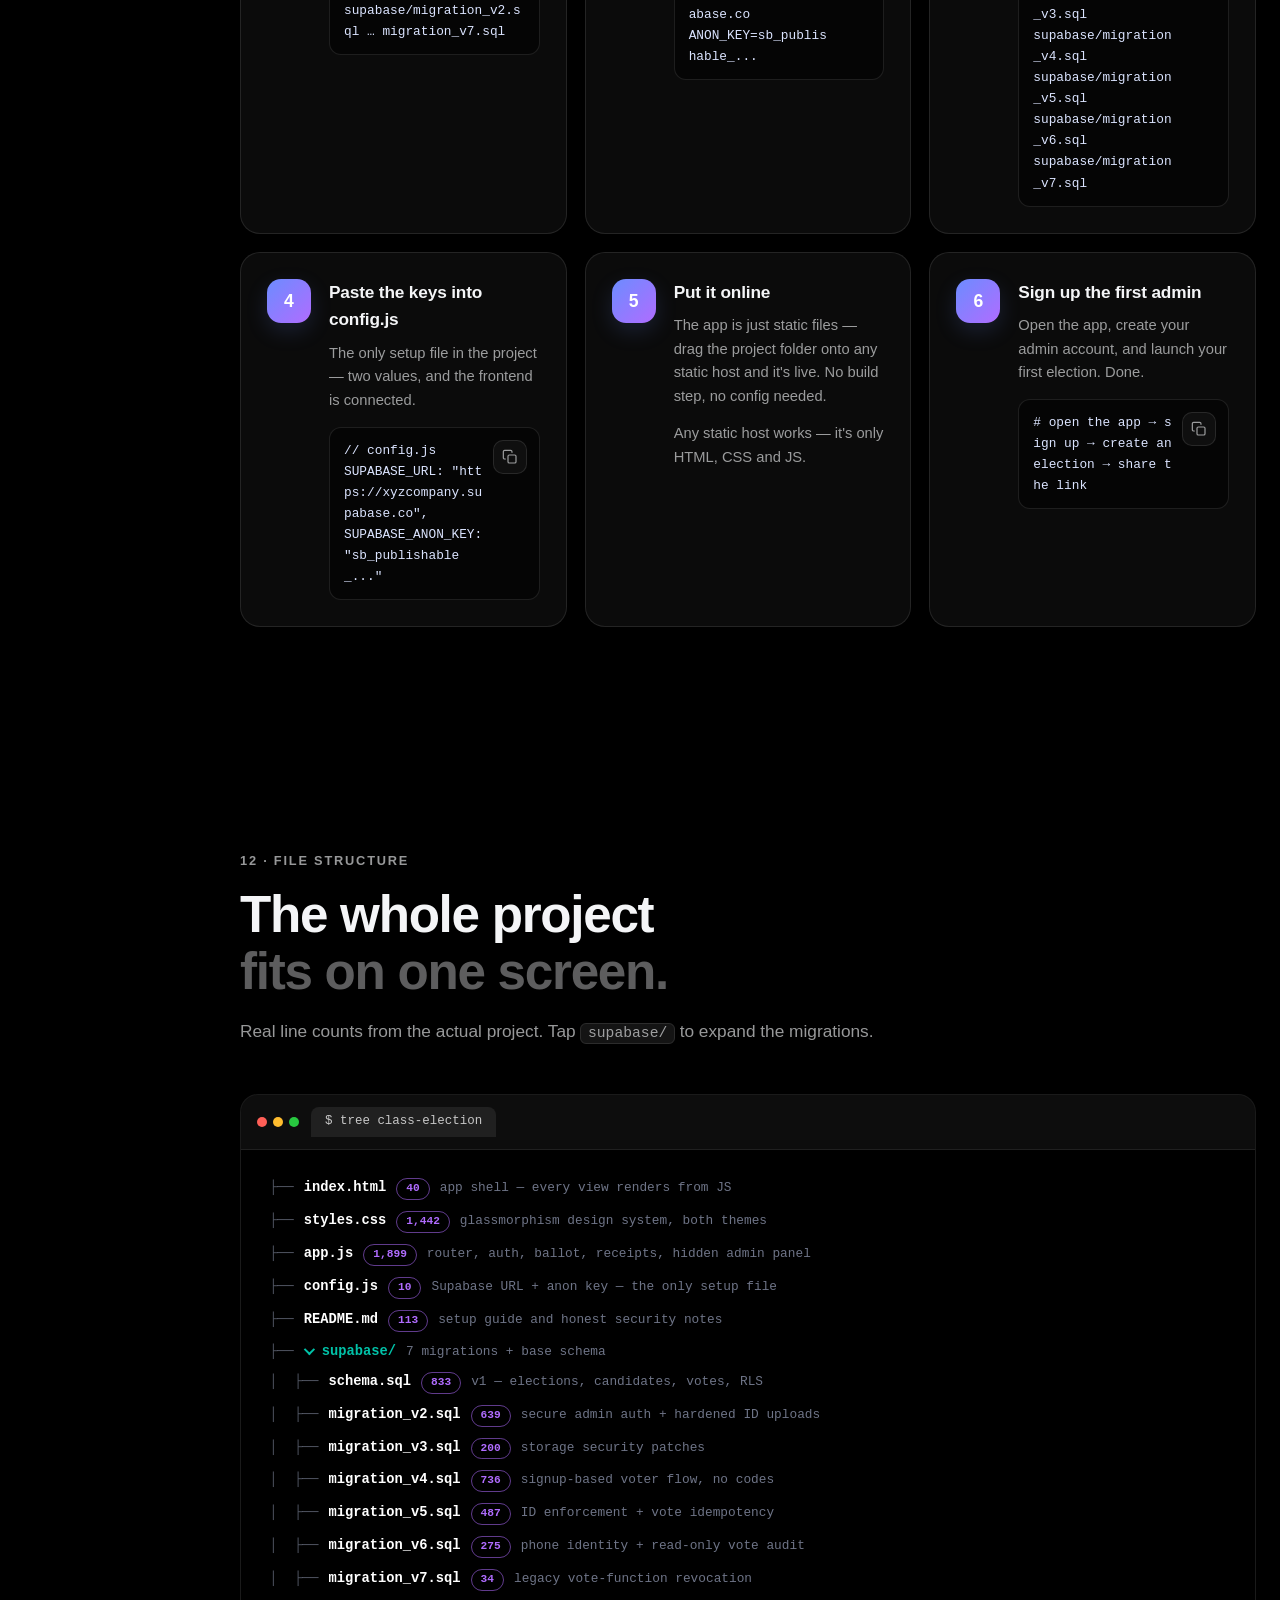
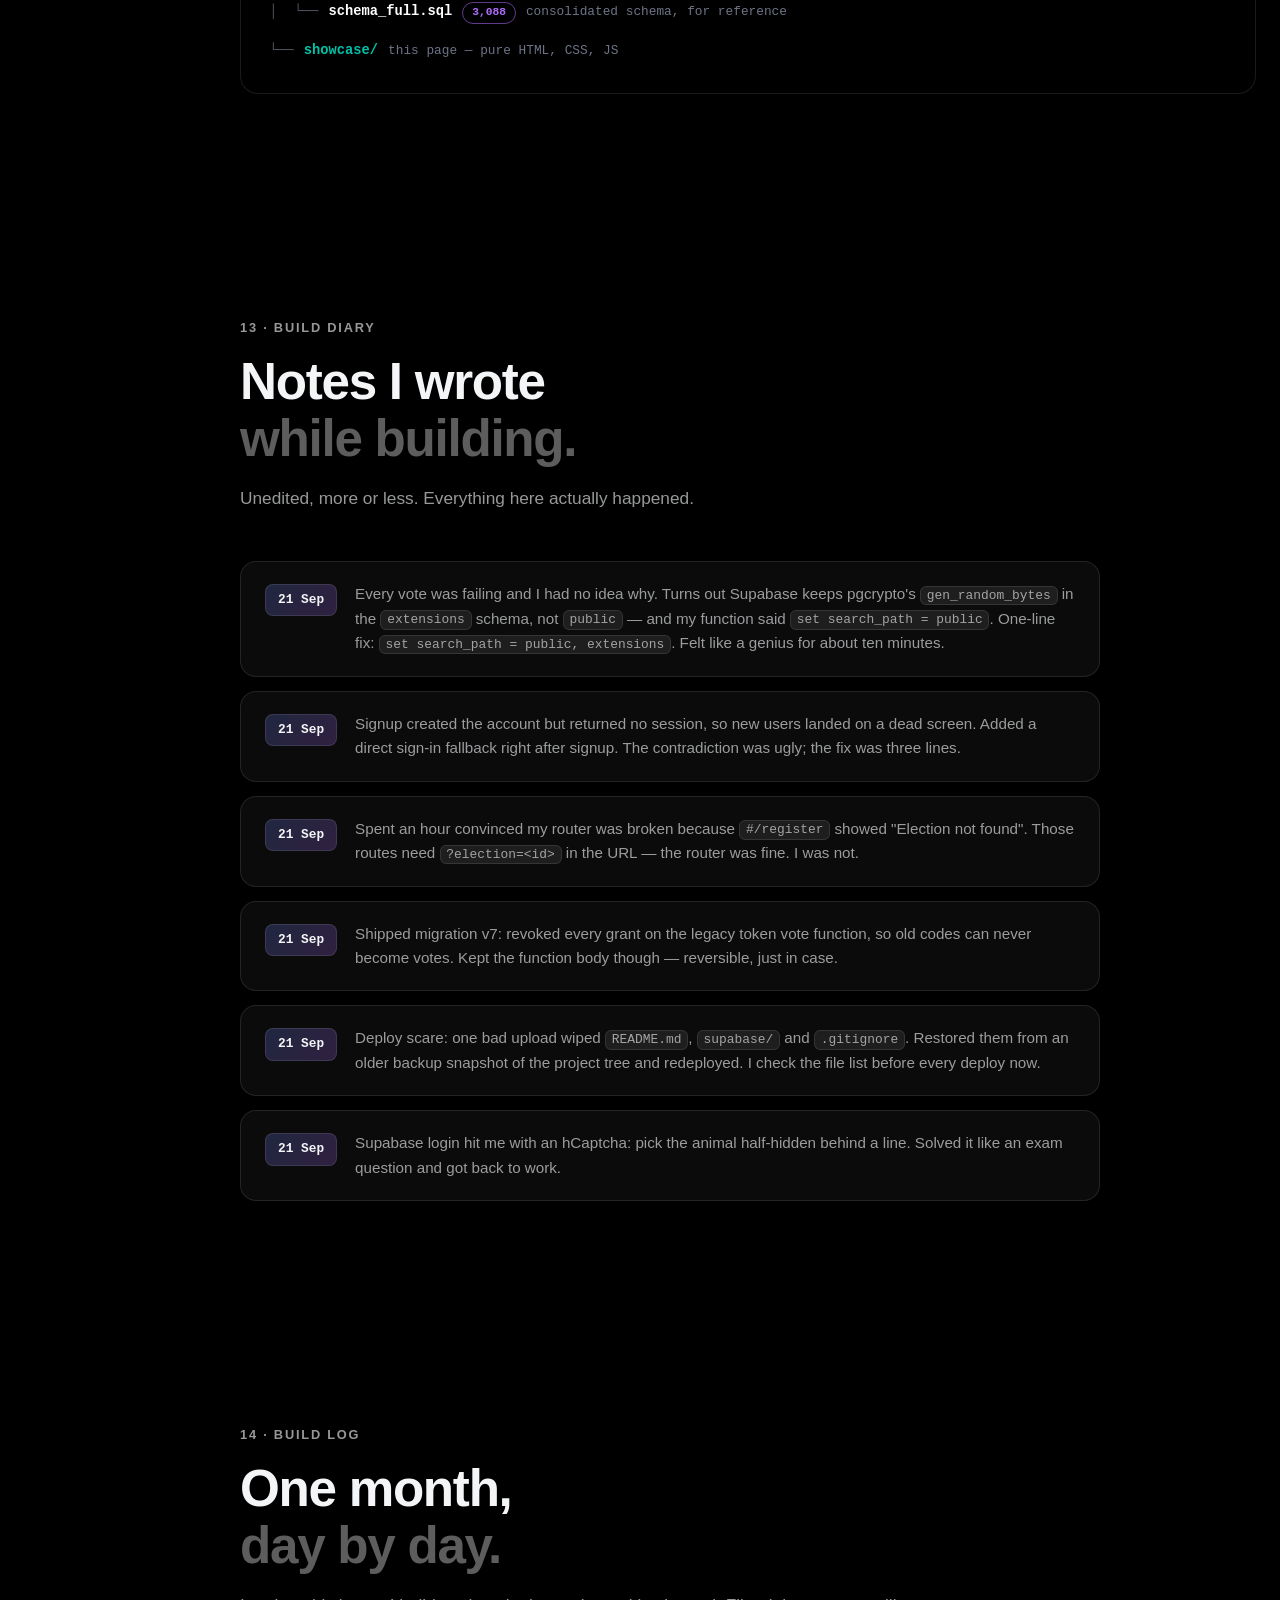
==== commit a91c751d: "fix: auth brand rename, correct app.js line count" ====
--- a/showcase/index.html
+++ b/showcase/index.html
@@ -518,7 +518,7 @@
             <ul class="tree">
               <li class="t-row"><span class="t-branch">├──</span><span class="t-file">index.html</span><span class="t-badge">40</span><span class="t-note">app shell — every view renders from JS</span></li>
               <li class="t-row"><span class="t-branch">├──</span><span class="t-file">styles.css</span><span class="t-badge">1,442</span><span class="t-note">glassmorphism design system, both themes</span></li>
-              <li class="t-row"><span class="t-branch">├──</span><span class="t-file">app.js</span><span class="t-badge">1,901</span><span class="t-note">router, auth, ballot, receipts, hidden admin panel</span></li>
+              <li class="t-row"><span class="t-branch">├──</span><span class="t-file">app.js</span><span class="t-badge">1,899</span><span class="t-note">router, auth, ballot, receipts, hidden admin panel</span></li>
               <li class="t-row"><span class="t-branch">├──</span><span class="t-file">config.js</span><span class="t-badge">10</span><span class="t-note">Supabase URL + anon key — the only setup file</span></li>
               <li class="t-row"><span class="t-branch">├──</span><span class="t-file">README.md</span><span class="t-badge">113</span><span class="t-note">setup guide and honest security notes</span></li>
               <li class="t-folder-row">
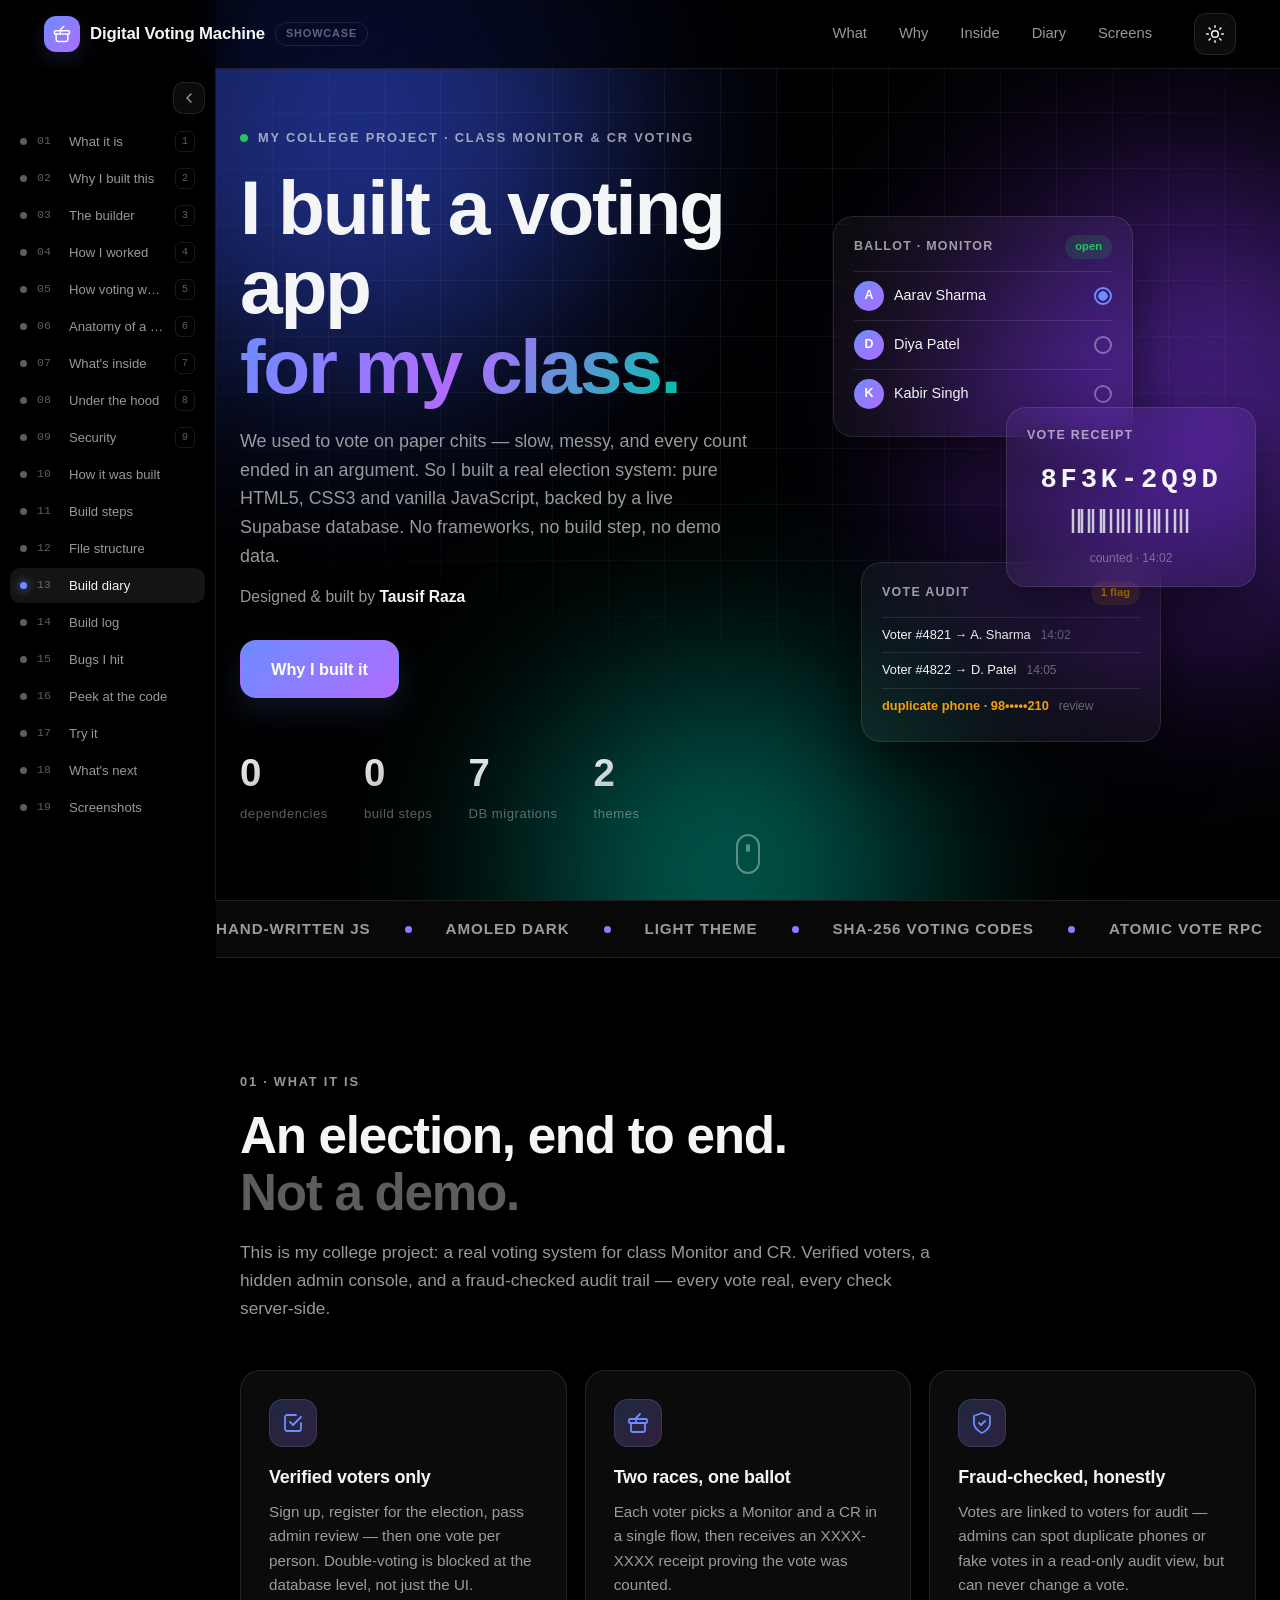
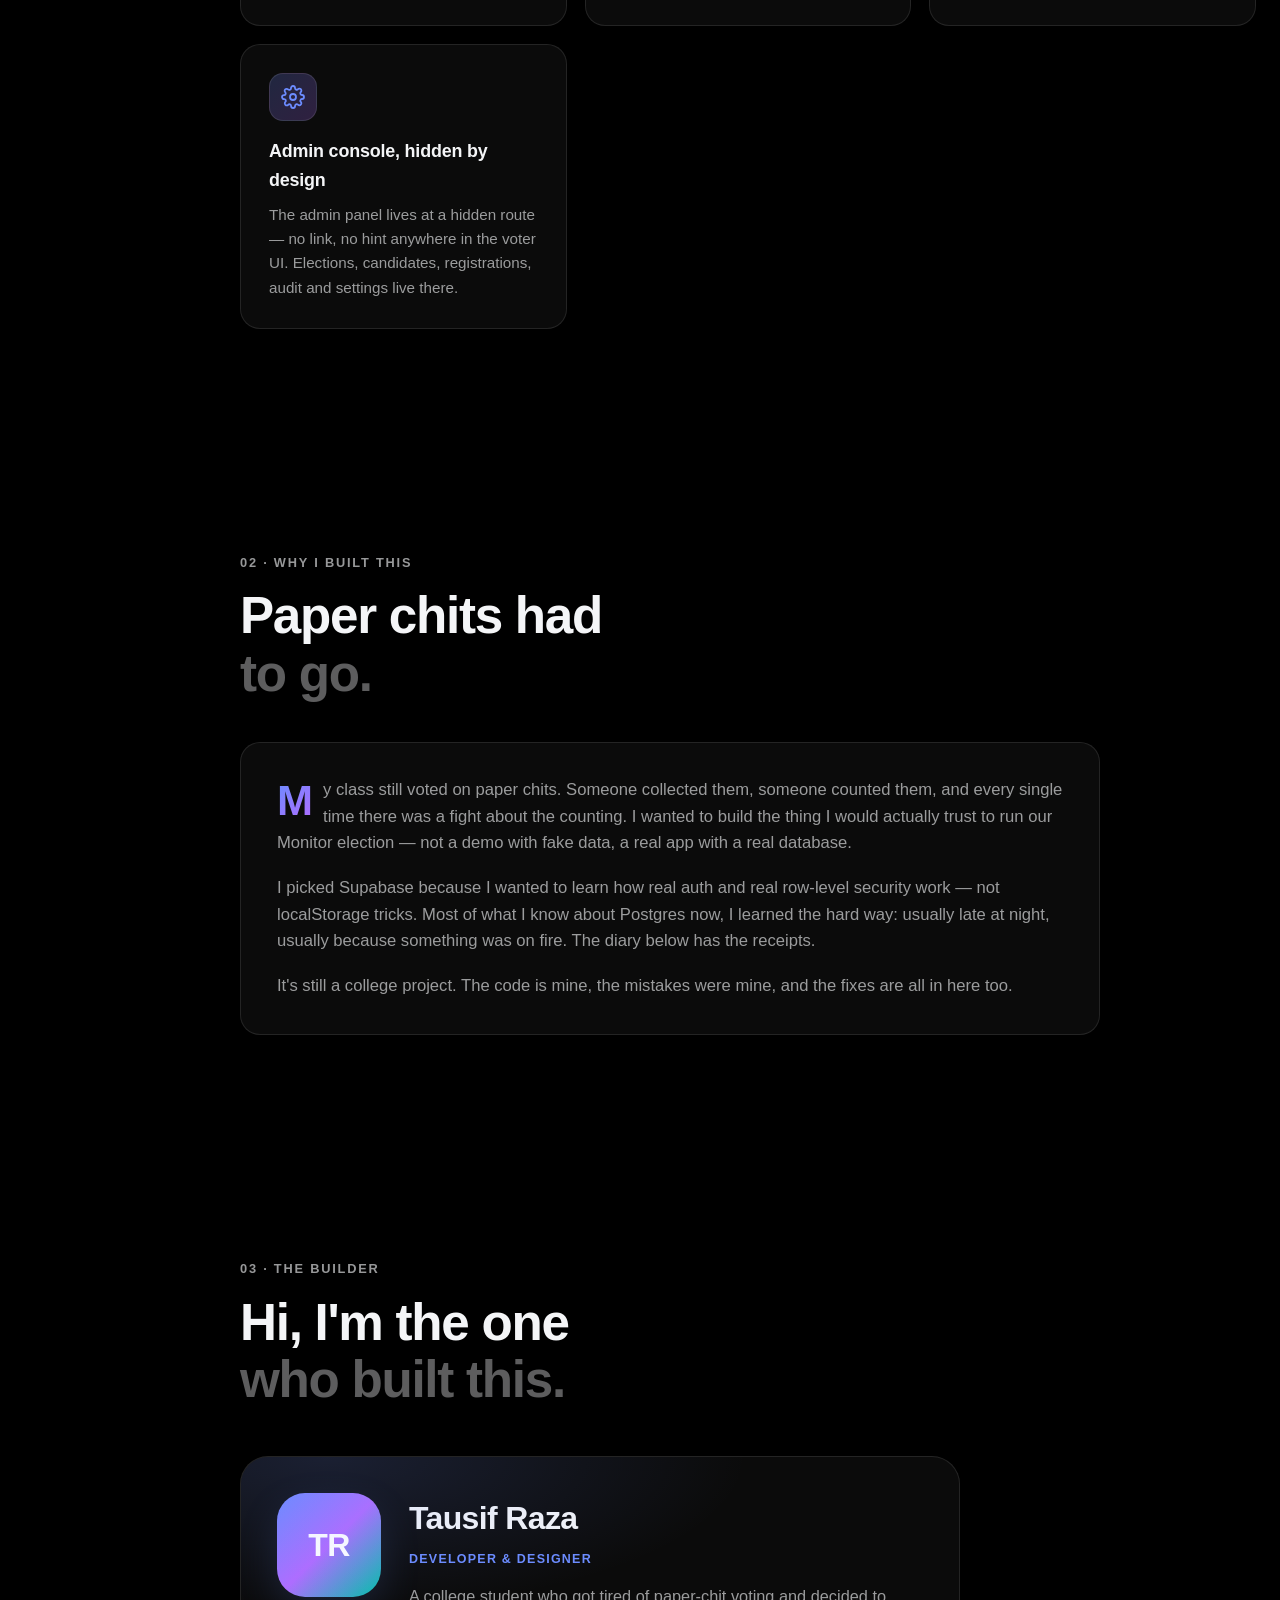
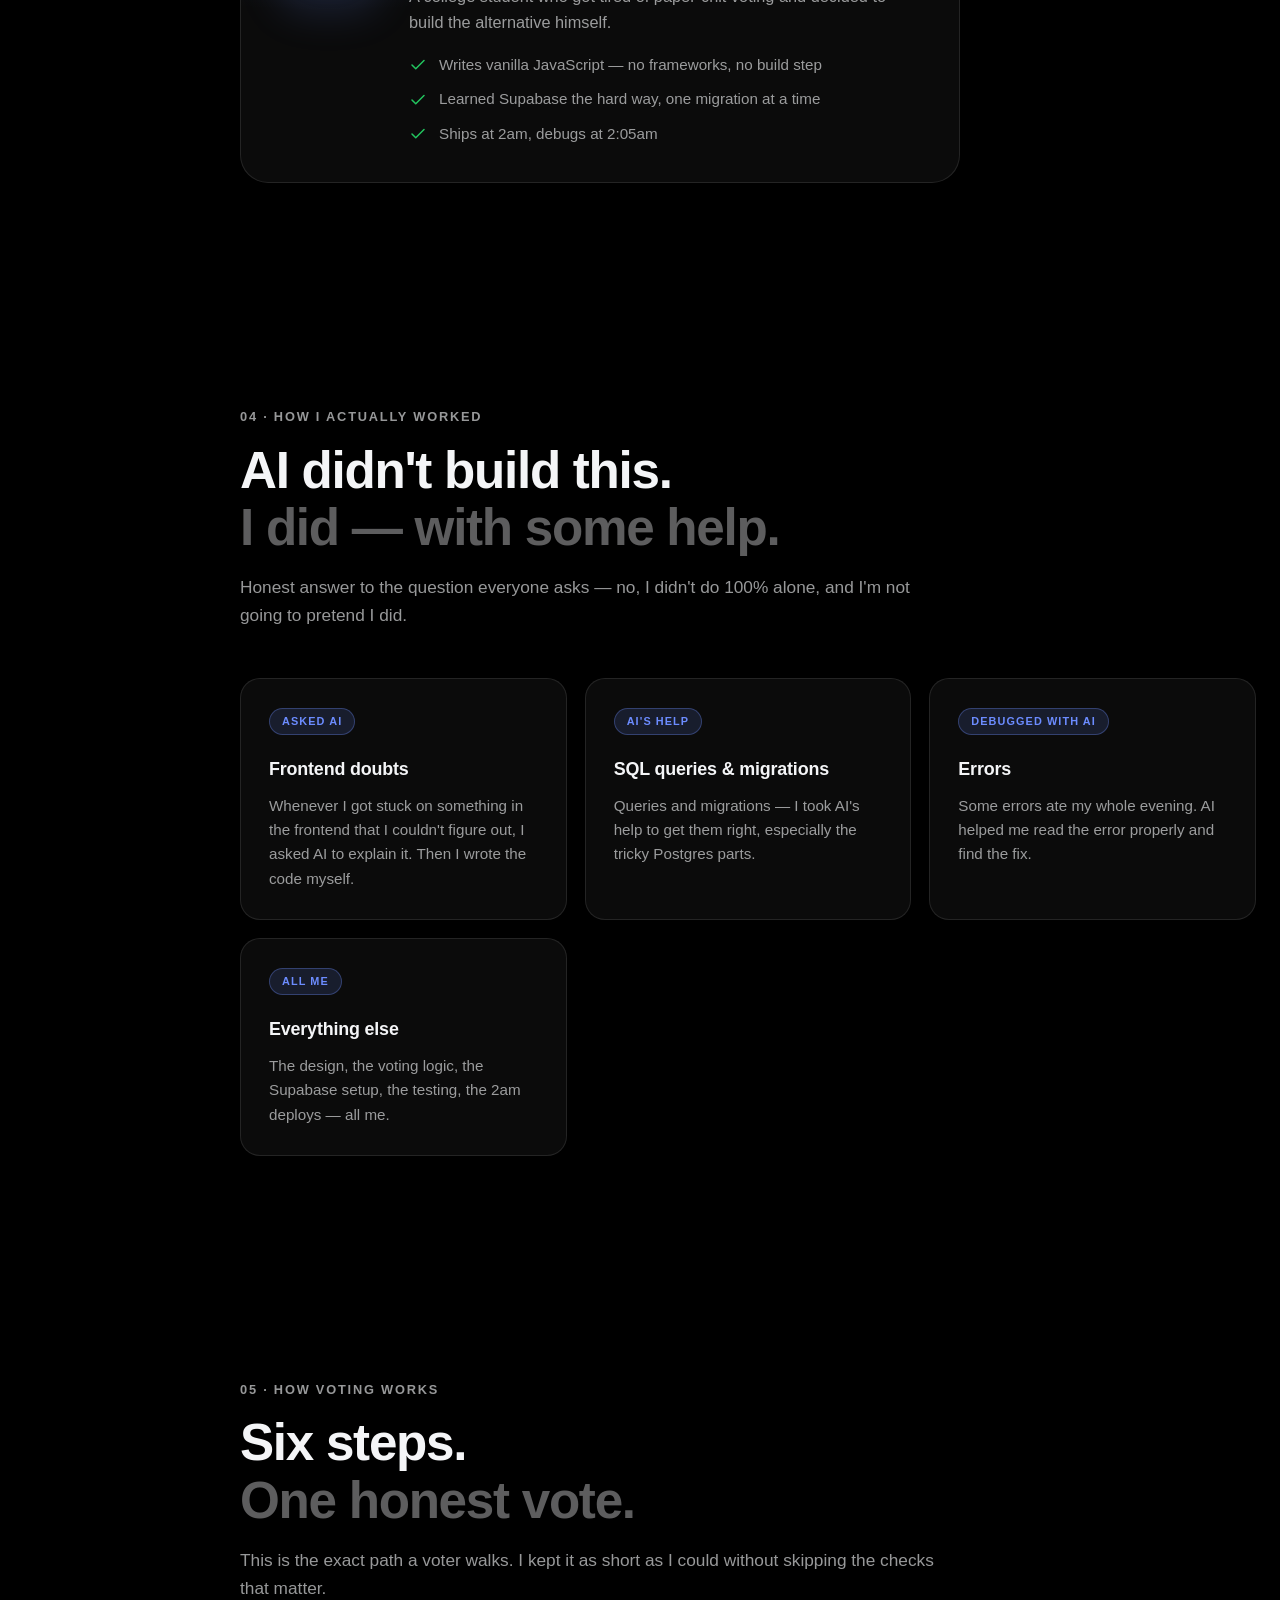
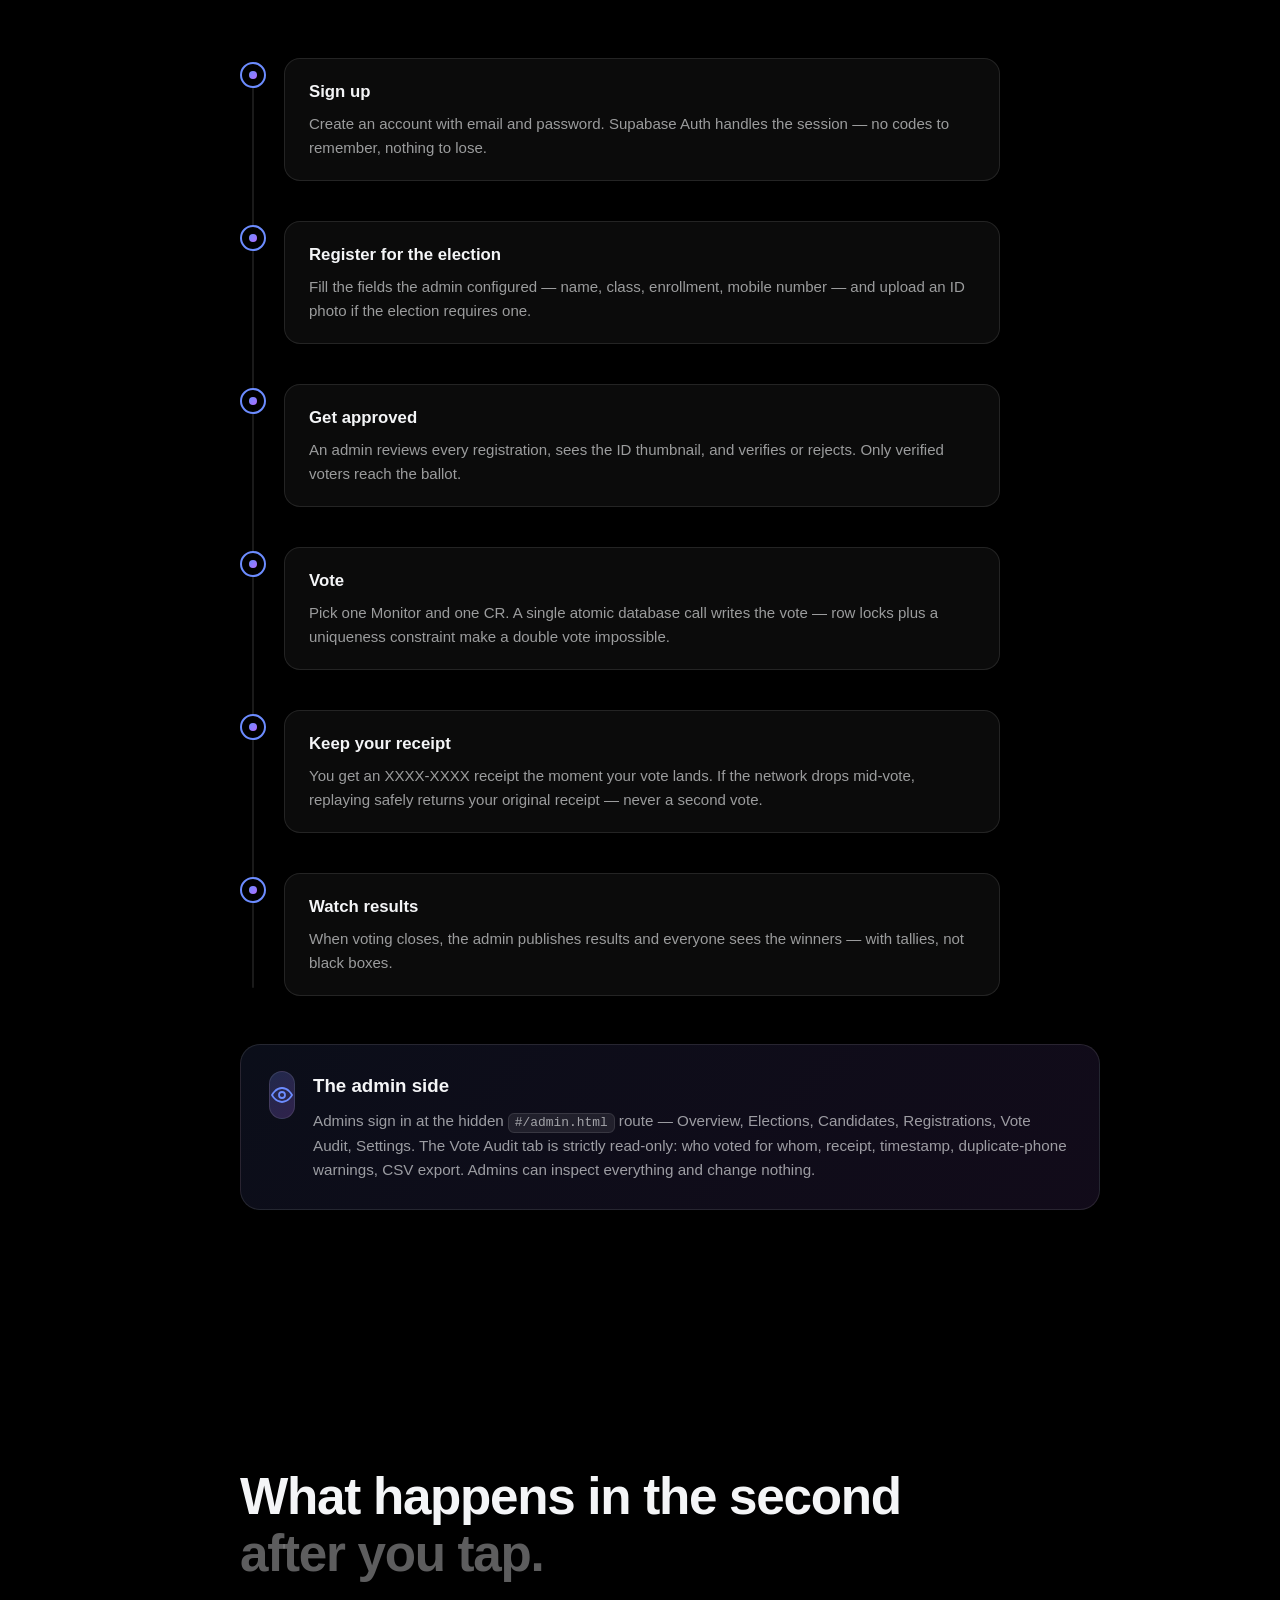
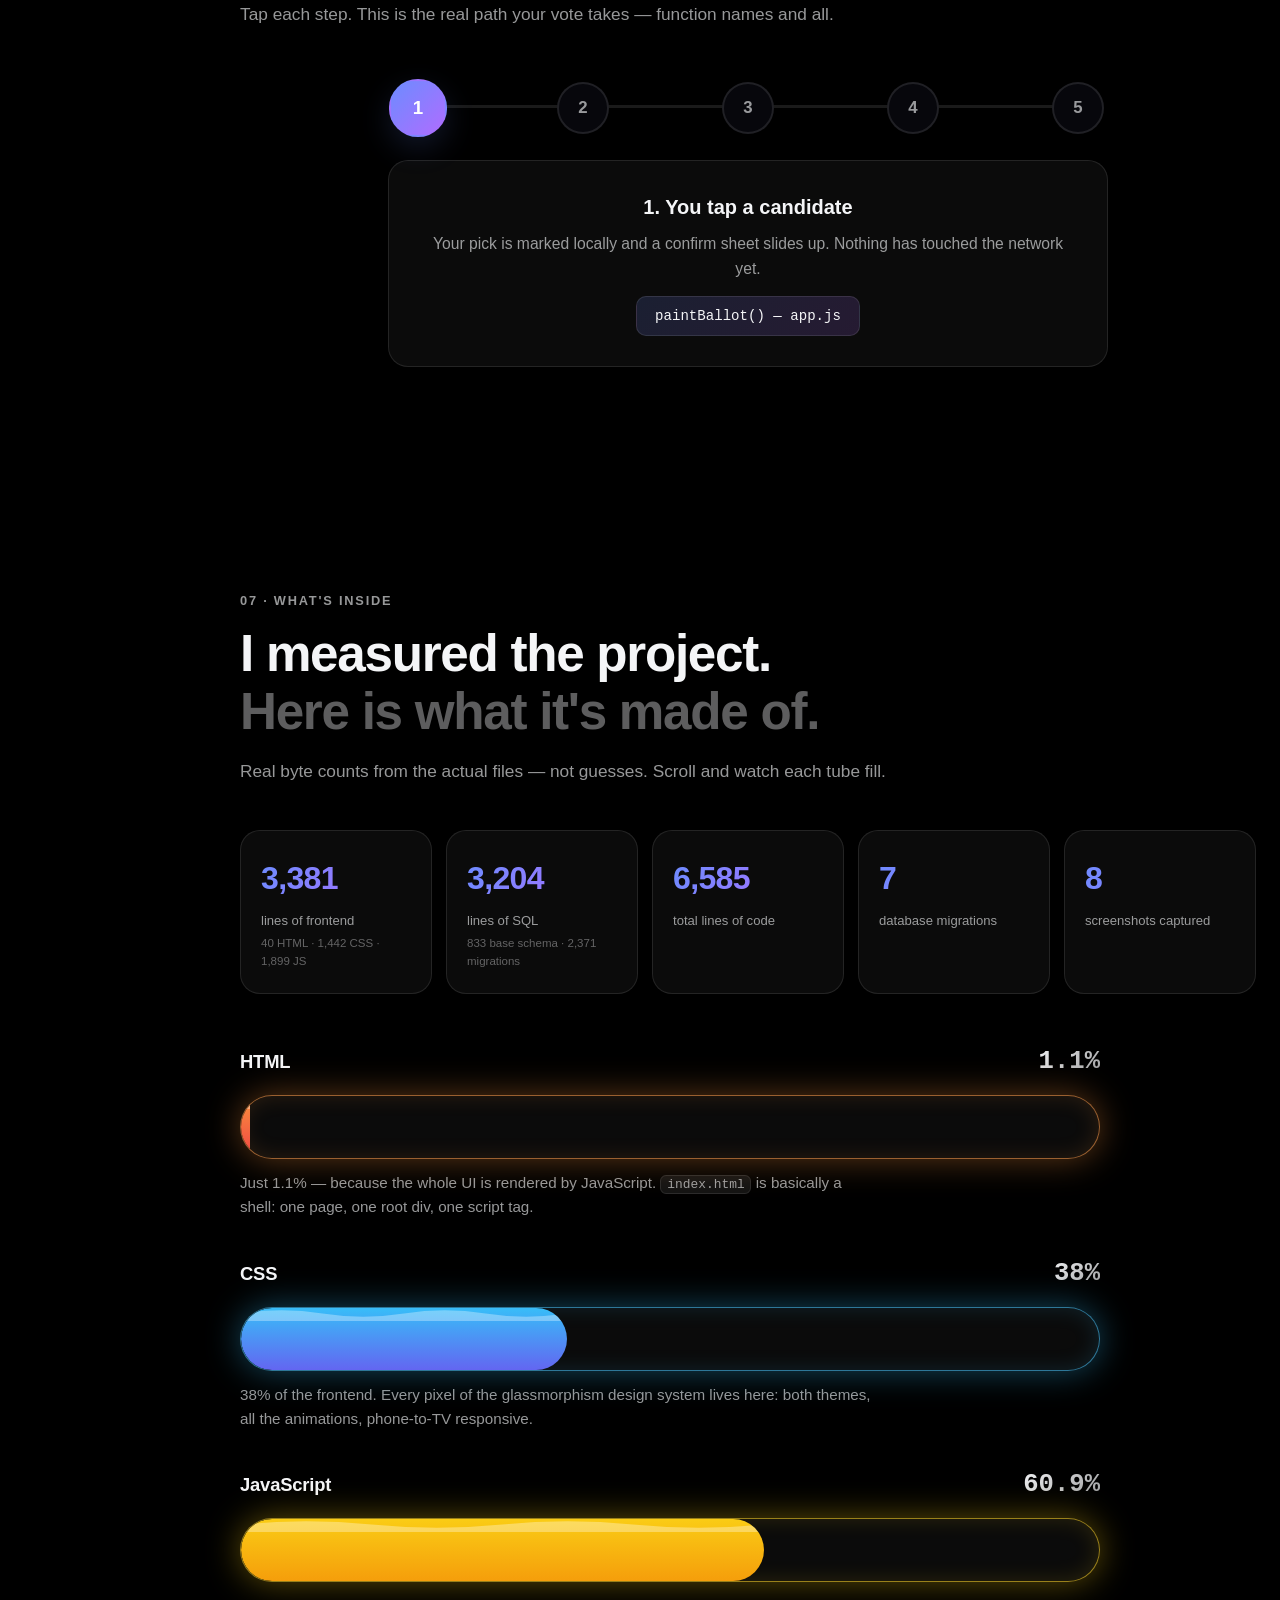
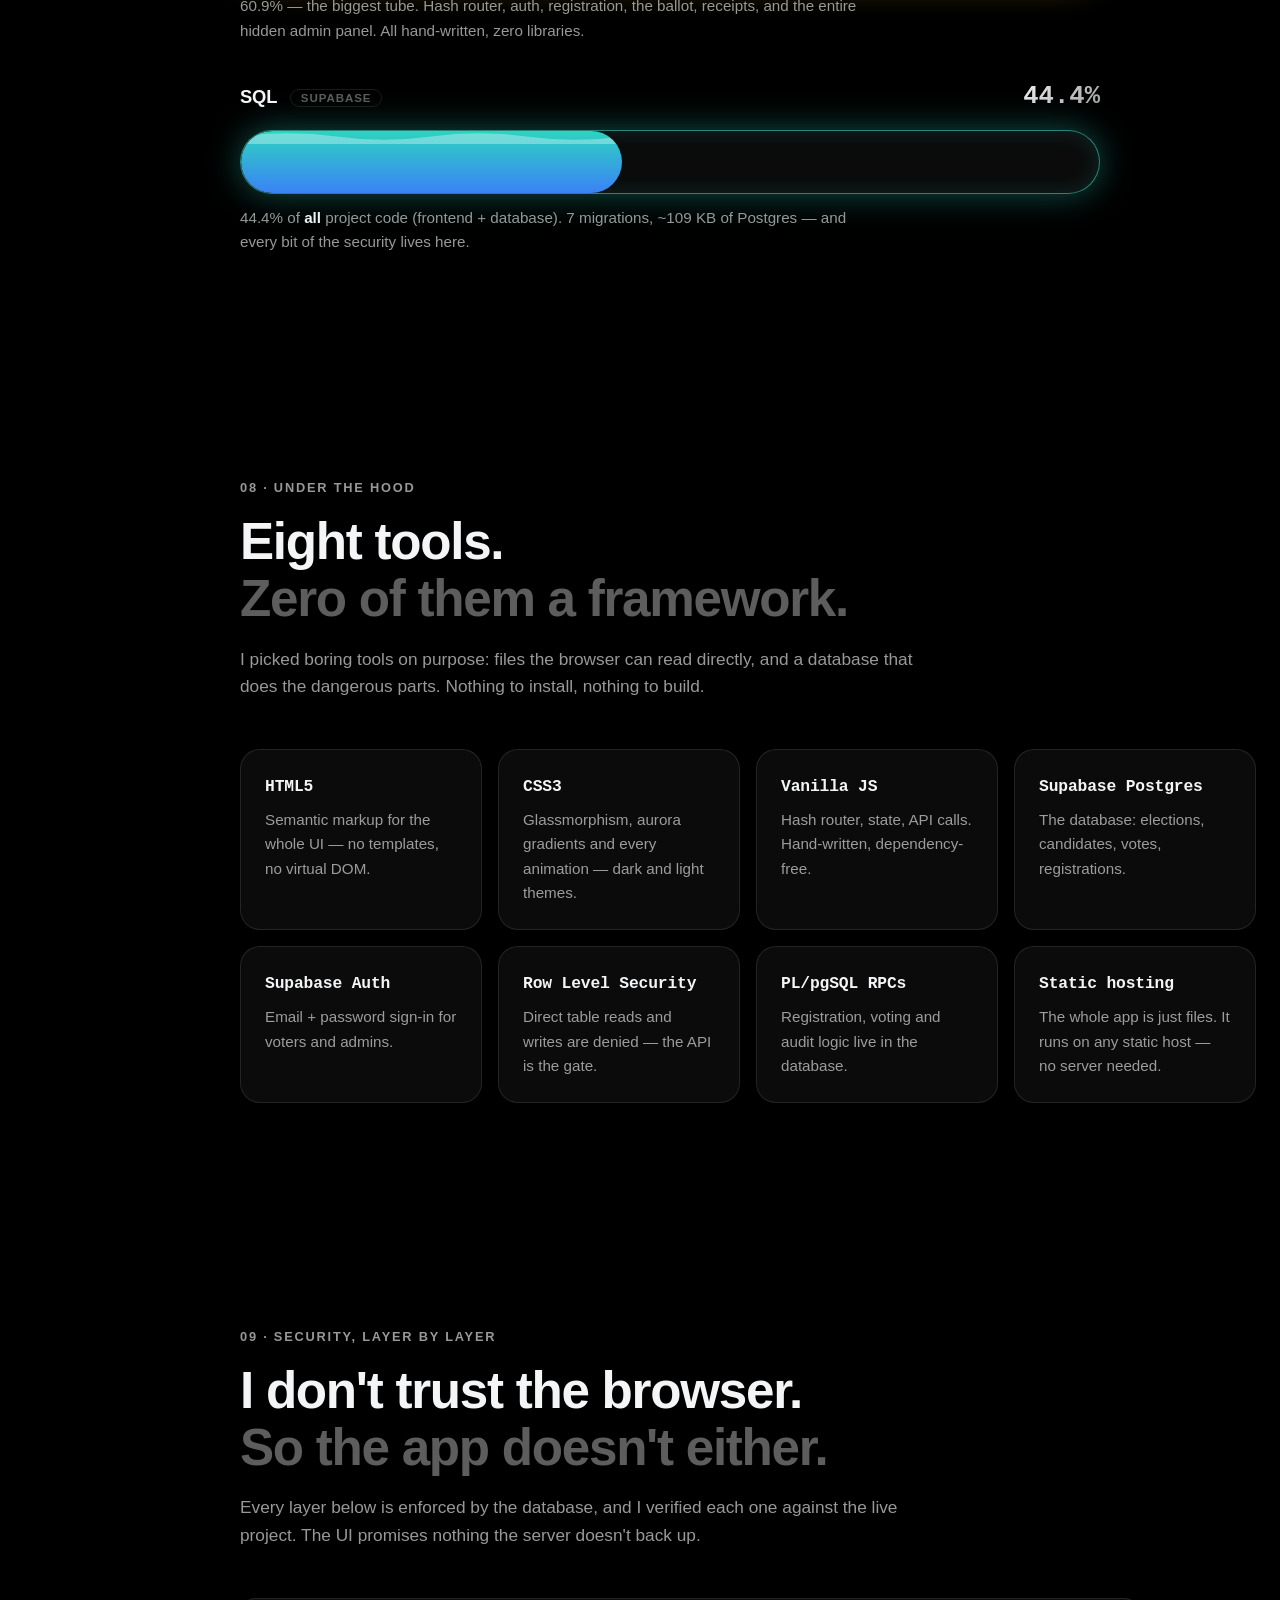
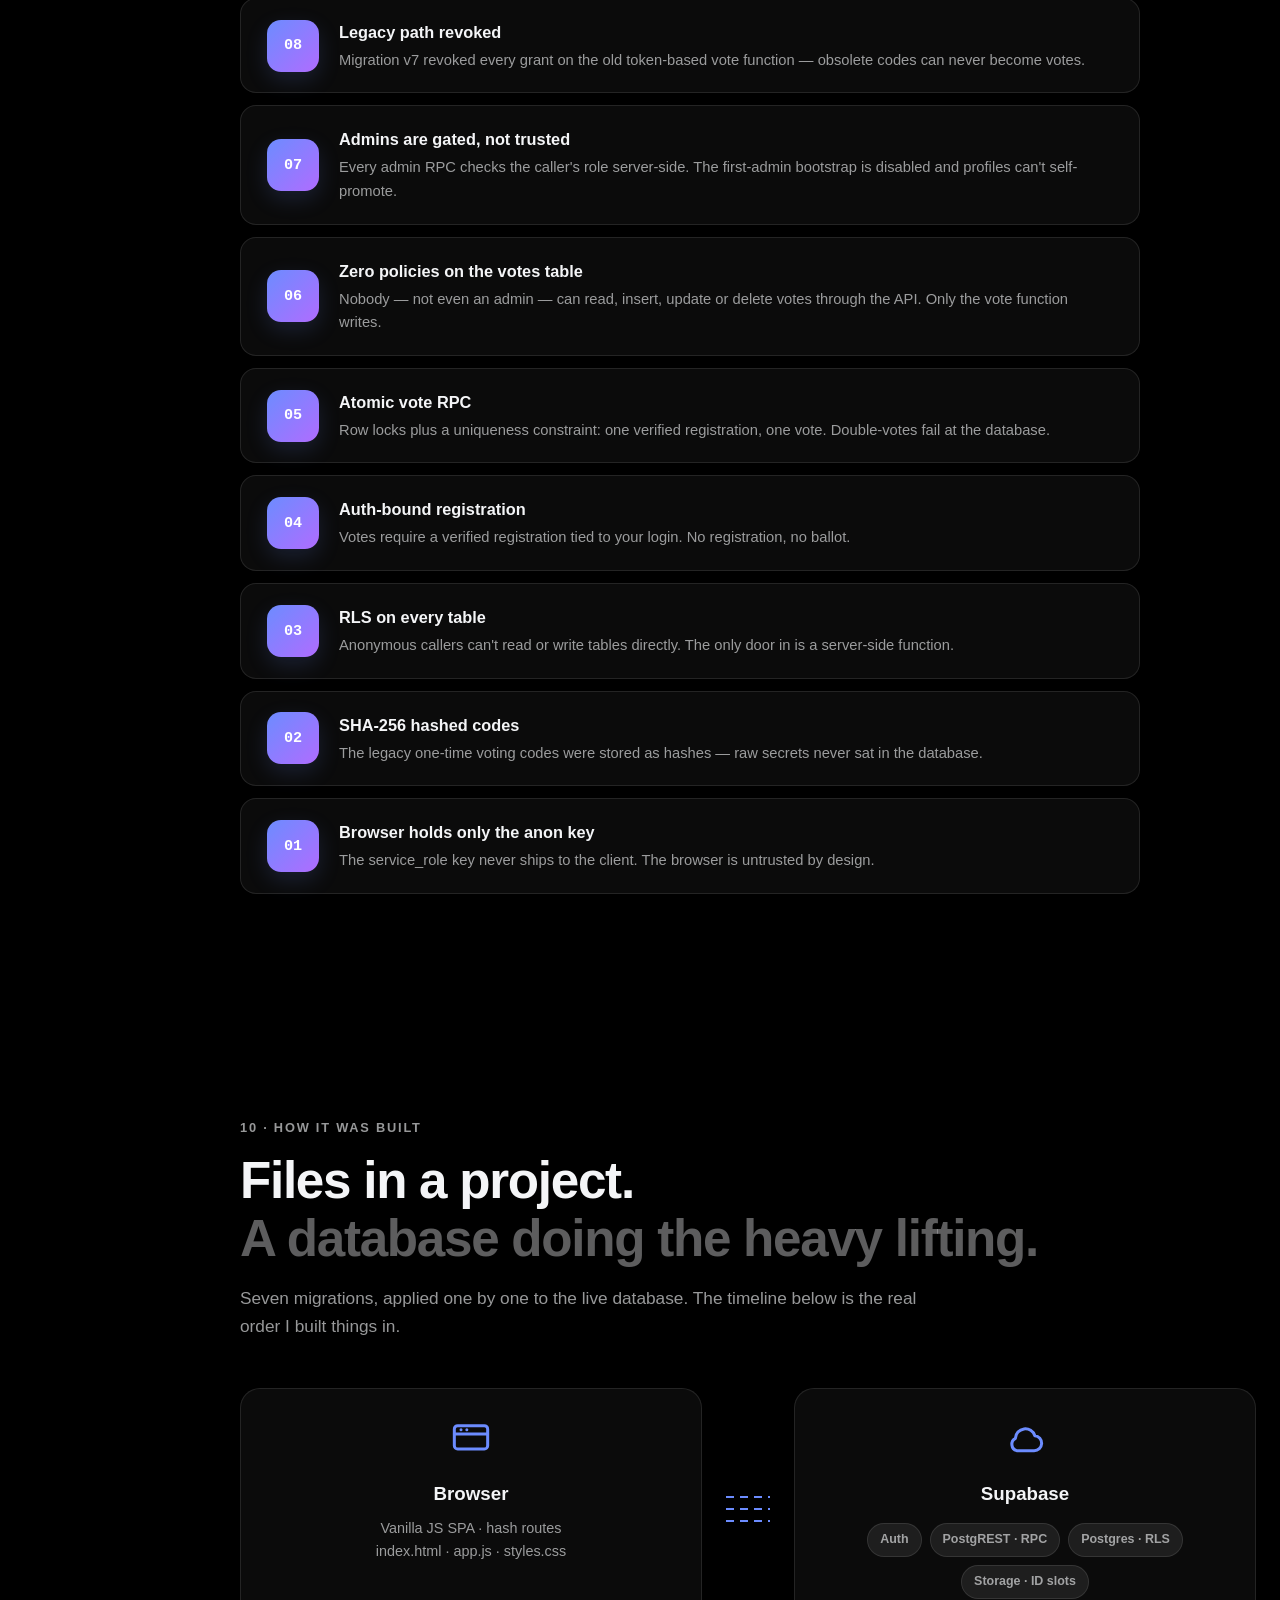
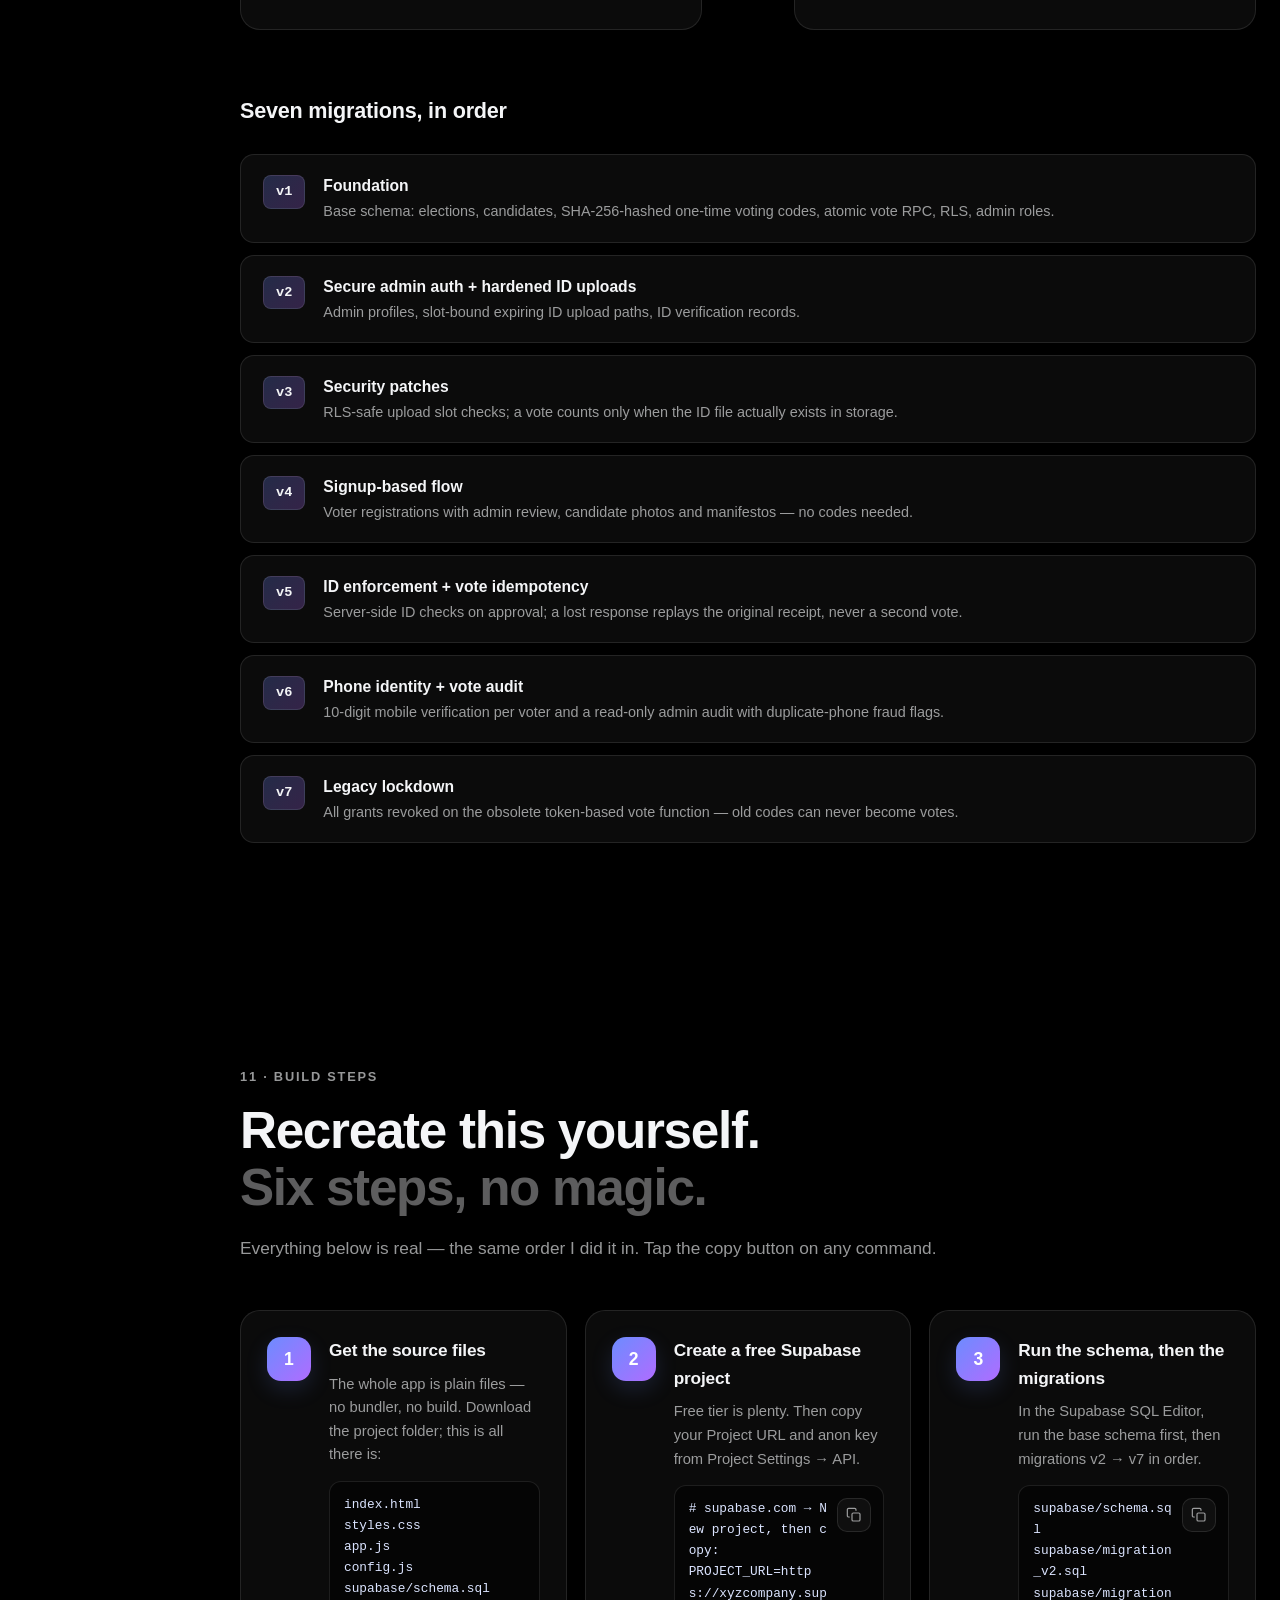
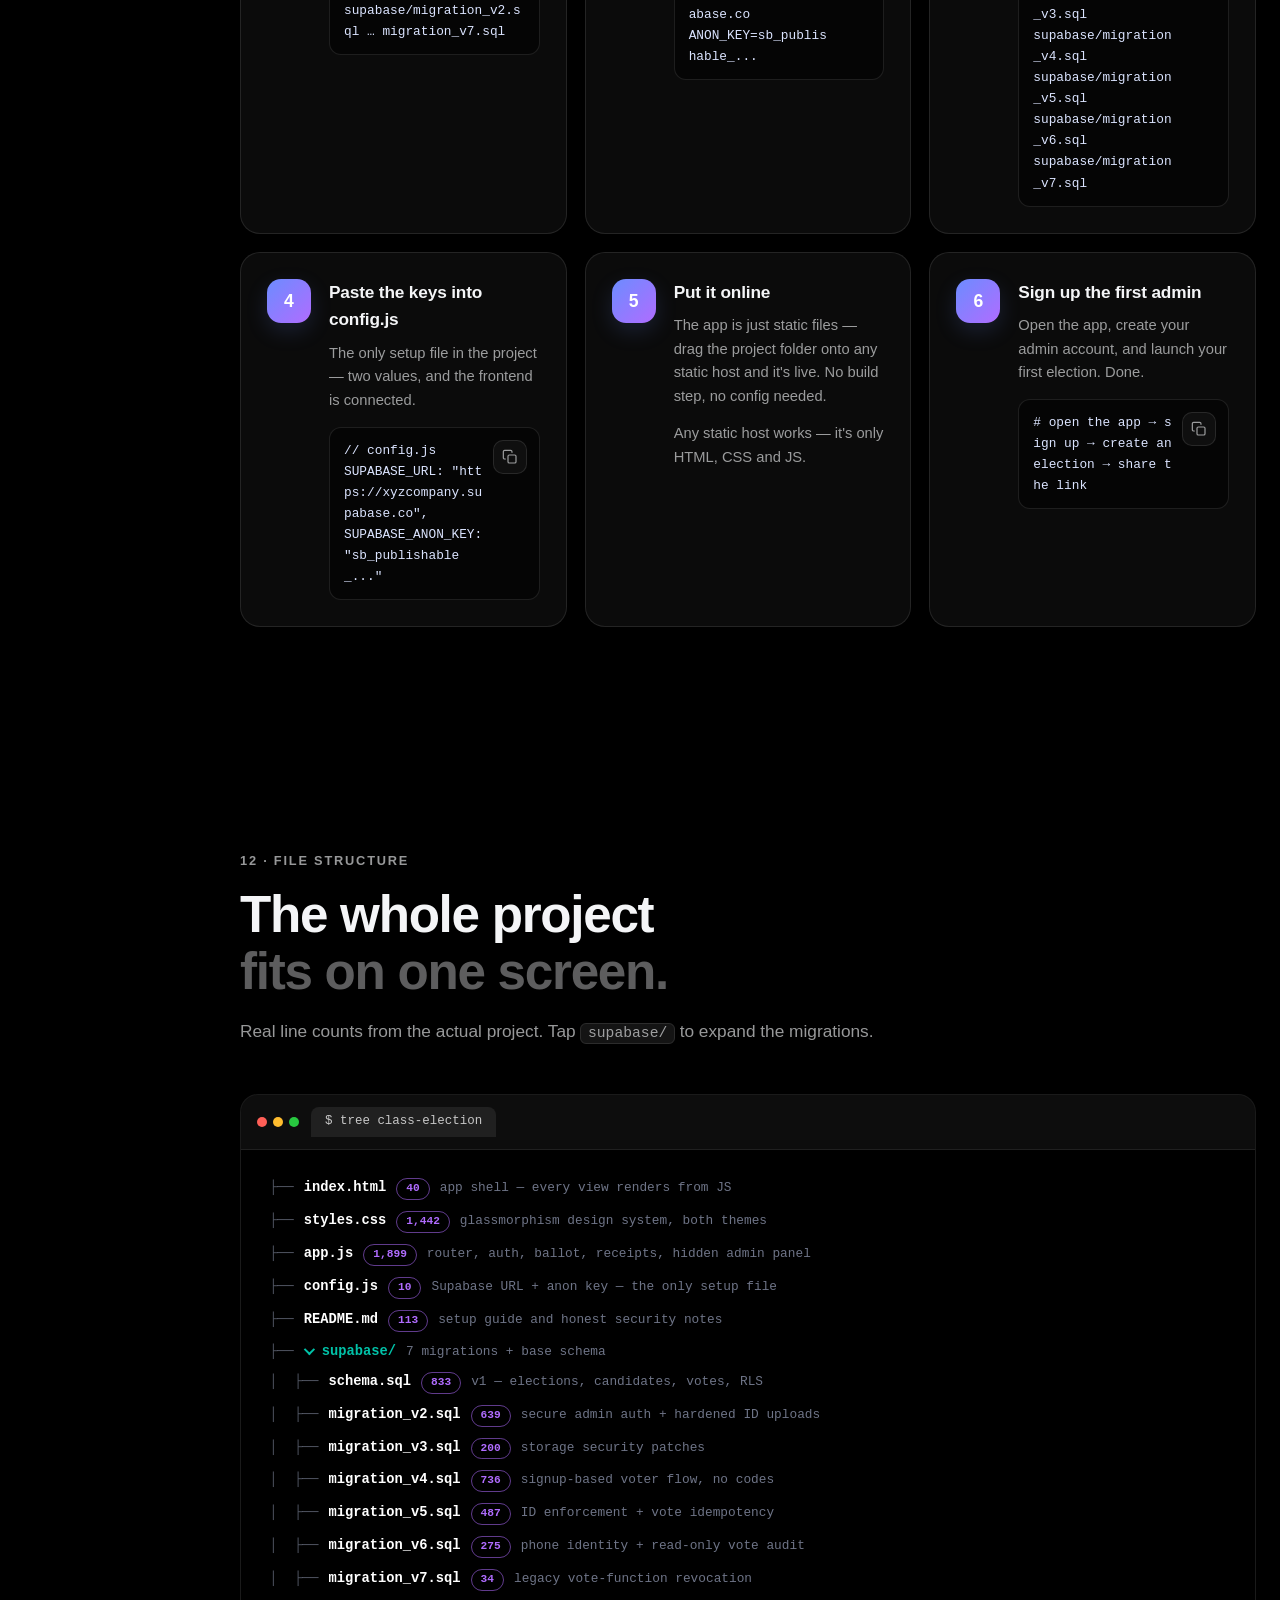
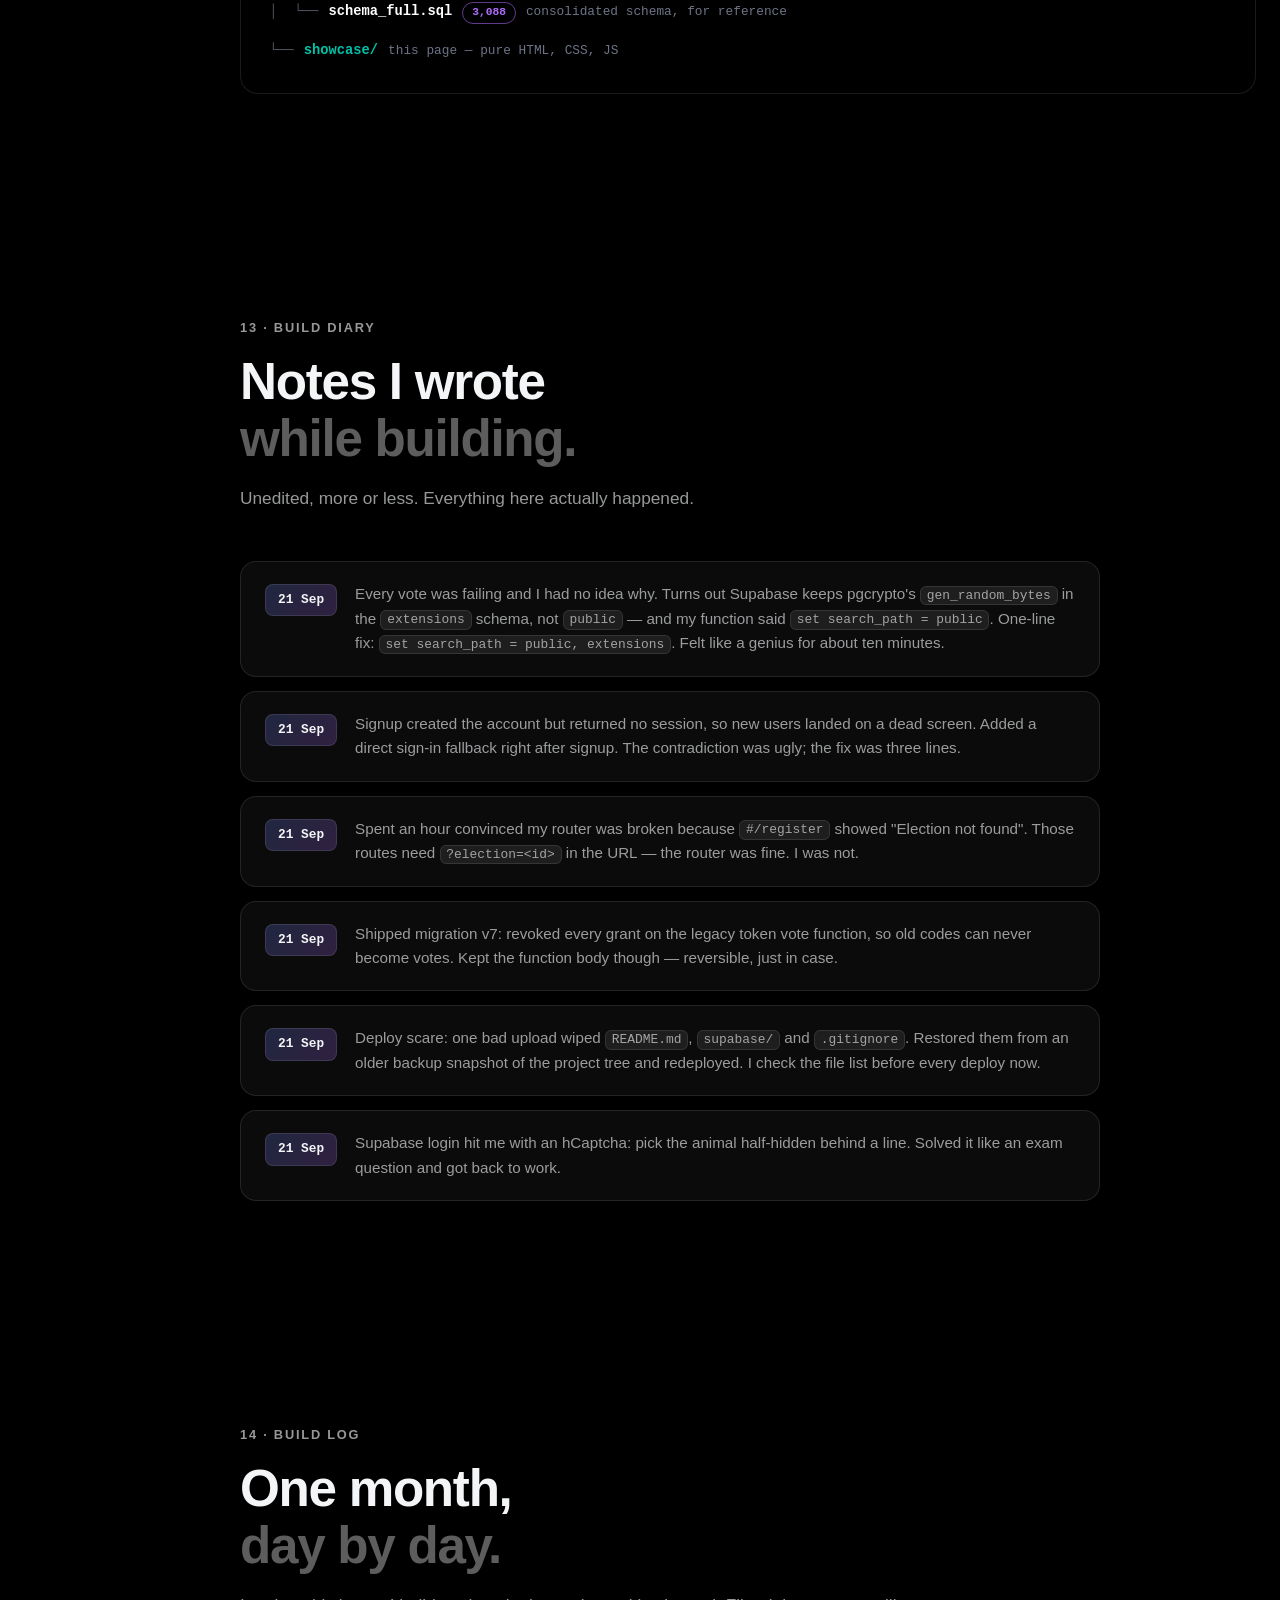
==== commit a4919810: "rebrand showcase to Digital Voting Machine + fresh screenshots" ====
--- a/showcase/index.html
+++ b/showcase/index.html
@@ -3,10 +3,10 @@
 <head>
   <meta charset="UTF-8" />
   <meta name="viewport" content="width=device-width, initial-scale=1.0, viewport-fit=cover" />
-  <meta name="description" content="Showcase: Class Election — a real Monitor & CR voting app I built with pure HTML, CSS and vanilla JavaScript on Supabase." />
+  <meta name="description" content="Showcase: Digital Voting Machine — a real Monitor & CR voting app I built with pure HTML, CSS and vanilla JavaScript on Supabase." />
   <meta name="theme-color" content="#000000" />
   <link rel="icon" href="data:image/svg+xml,%3Csvg xmlns='http://www.w3.org/2000/svg' viewBox='0 0 64 64'%3E%3Crect width='64' height='64' rx='14' fill='%237c5cff'/%3E%3Cpath d='M20 33l9 9 15-18' stroke='white' stroke-width='7' fill='none' stroke-linecap='round' stroke-linejoin='round'/%3E%3C/svg%3E" />
-  <title>Class Election — Showcase</title>
+  <title>Digital Voting Machine — Showcase</title>
   <script>
     // No-flash theme: apply saved theme before first paint
     (function () {
@@ -55,7 +55,7 @@
         <span class="brand-mark" aria-hidden="true">
           <svg viewBox="0 0 24 24" fill="none" stroke="currentColor" stroke-width="1.8" stroke-linecap="round" stroke-linejoin="round"><rect x="3" y="8" width="18" height="4" rx="1"/><path d="M5 12v7a2 2 0 0 0 2 2h10a2 2 0 0 0 2-2v-7"/><path d="M10 12V7l4-4"/></svg>
         </span>
-        <span class="brand-name">Class Election</span>
+        <span class="brand-name">Digital Voting Machine</span>
         <span class="brand-tag">showcase</span>
       </a>
       <div class="nav-links">
@@ -694,7 +694,7 @@
           <svg viewBox="0 0 24 24" fill="none" stroke="currentColor" stroke-width="1.8" stroke-linecap="round" stroke-linejoin="round"><rect x="3" y="8" width="18" height="4" rx="1"/><path d="M5 12v7a2 2 0 0 0 2 2h10a2 2 0 0 0 2-2v-7"/><path d="M10 12V7l4-4"/></svg>
         </span>
         <div>
-          <strong>Class Election</strong>
+          <strong>Digital Voting Machine</strong>
           <p>Pure HTML5 · CSS3 · vanilla JavaScript. No frameworks, no build step.</p>
         </div>
       </div>
--- a/showcase/styles.css
+++ b/showcase/styles.css
@@ -1,4 +1,4 @@
-/* ============ Class Election — Showcase ============ */
+/* ============ Digital Voting Machine — Showcase ============ */
 
 :root {
   --font: "Inter", -apple-system, BlinkMacSystemFont, "Segoe UI", Roboto, sans-serif;
